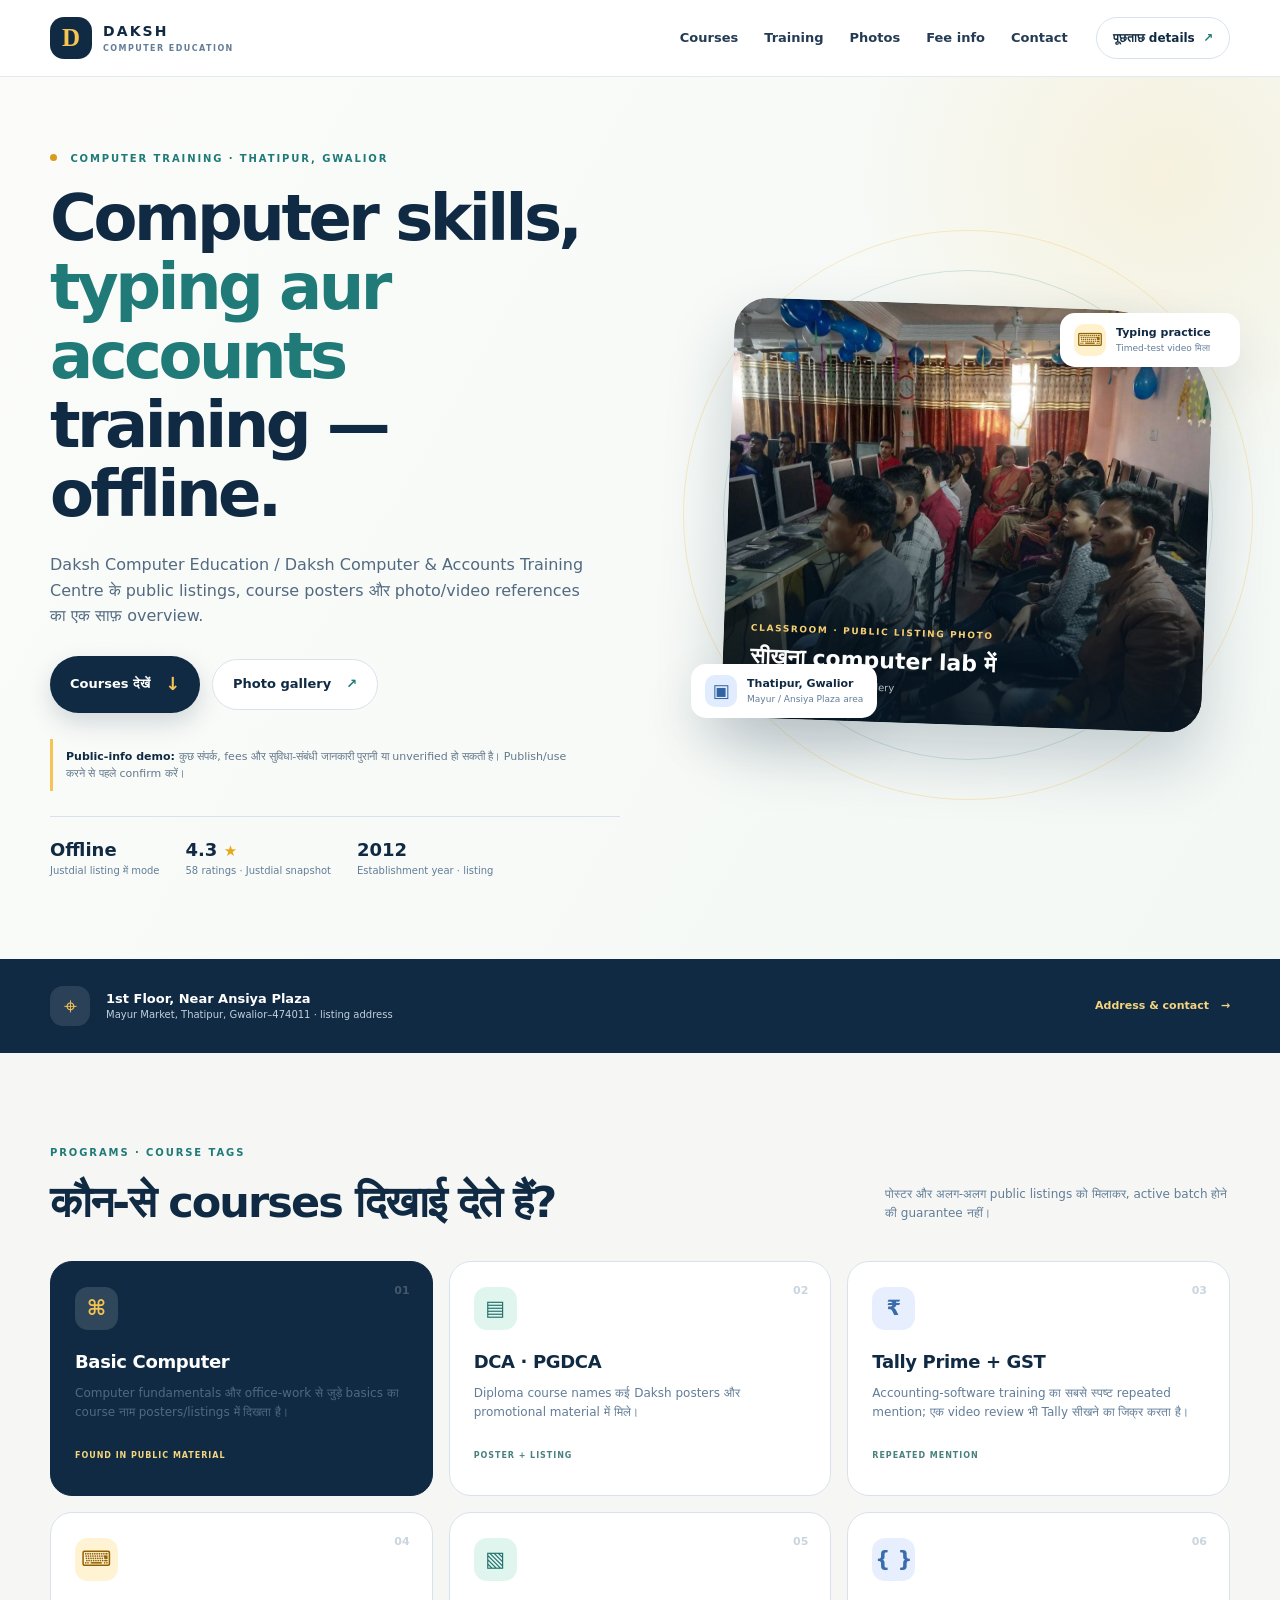
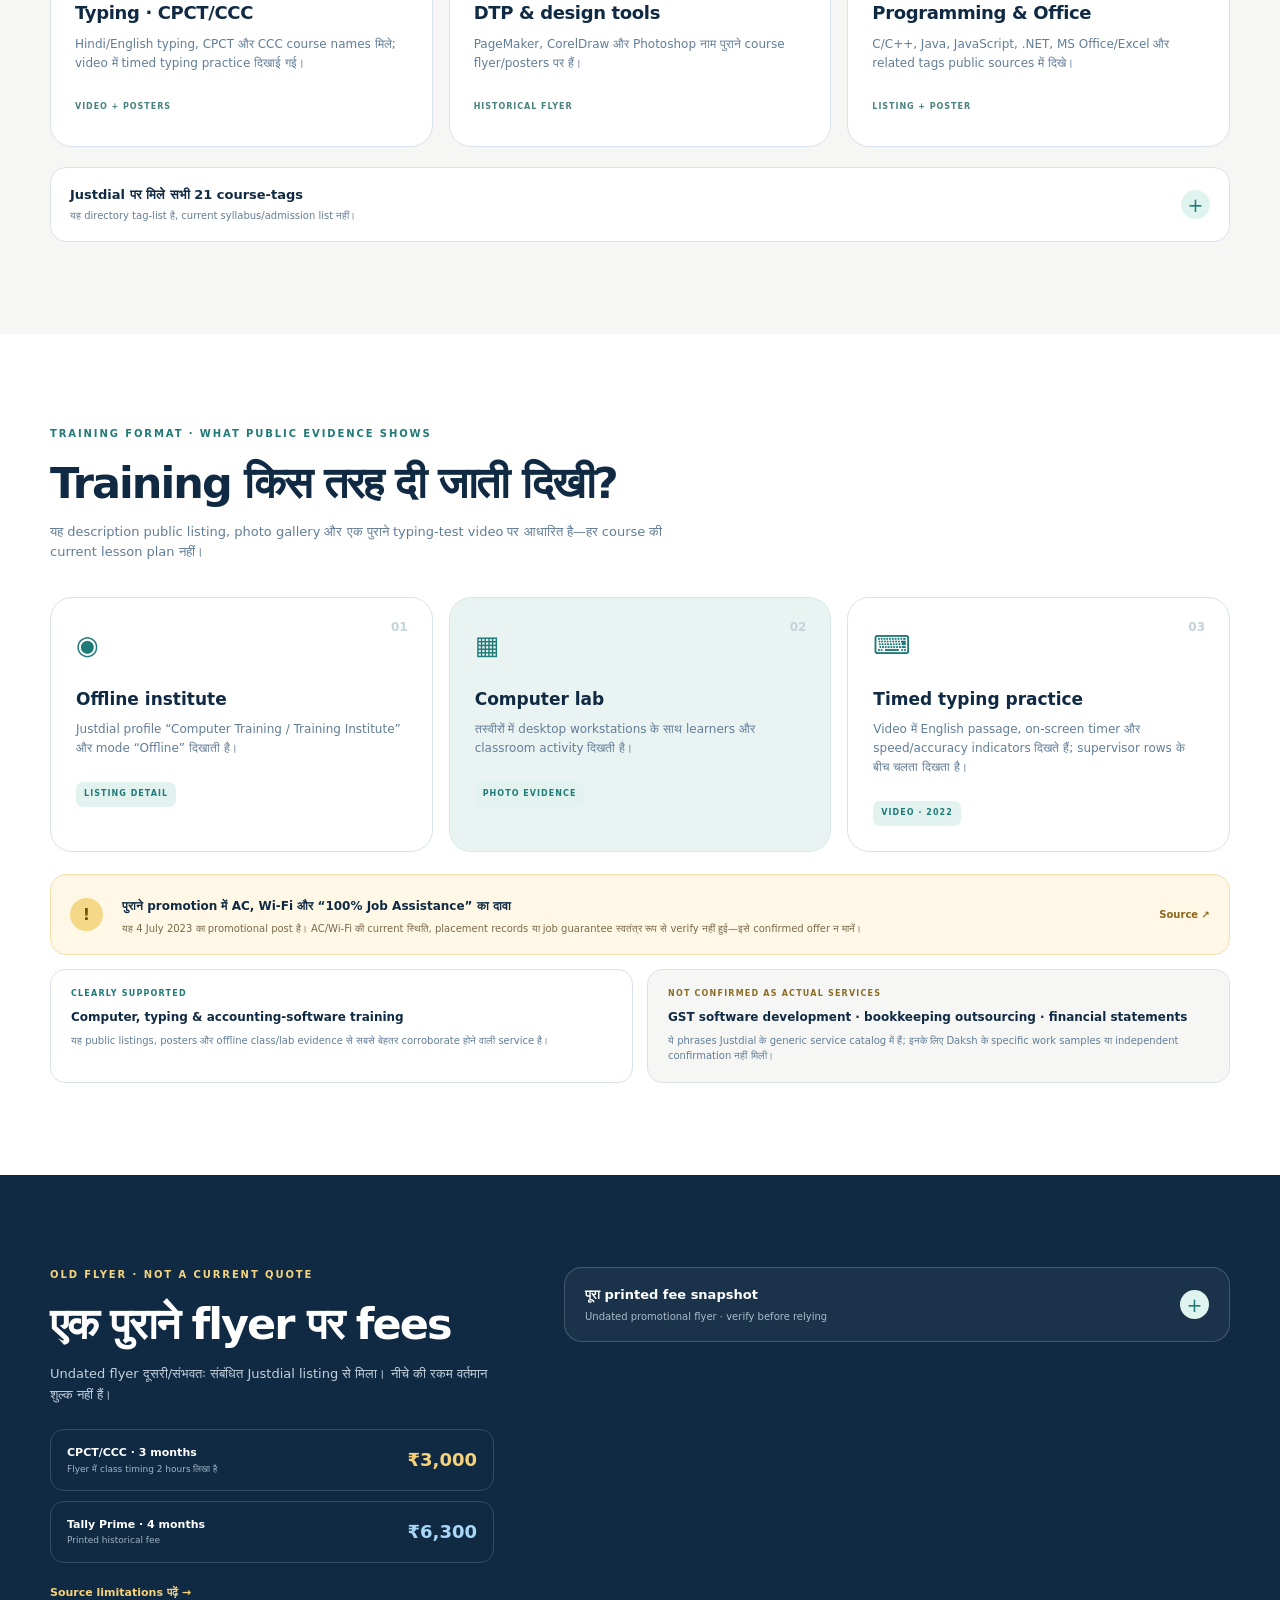
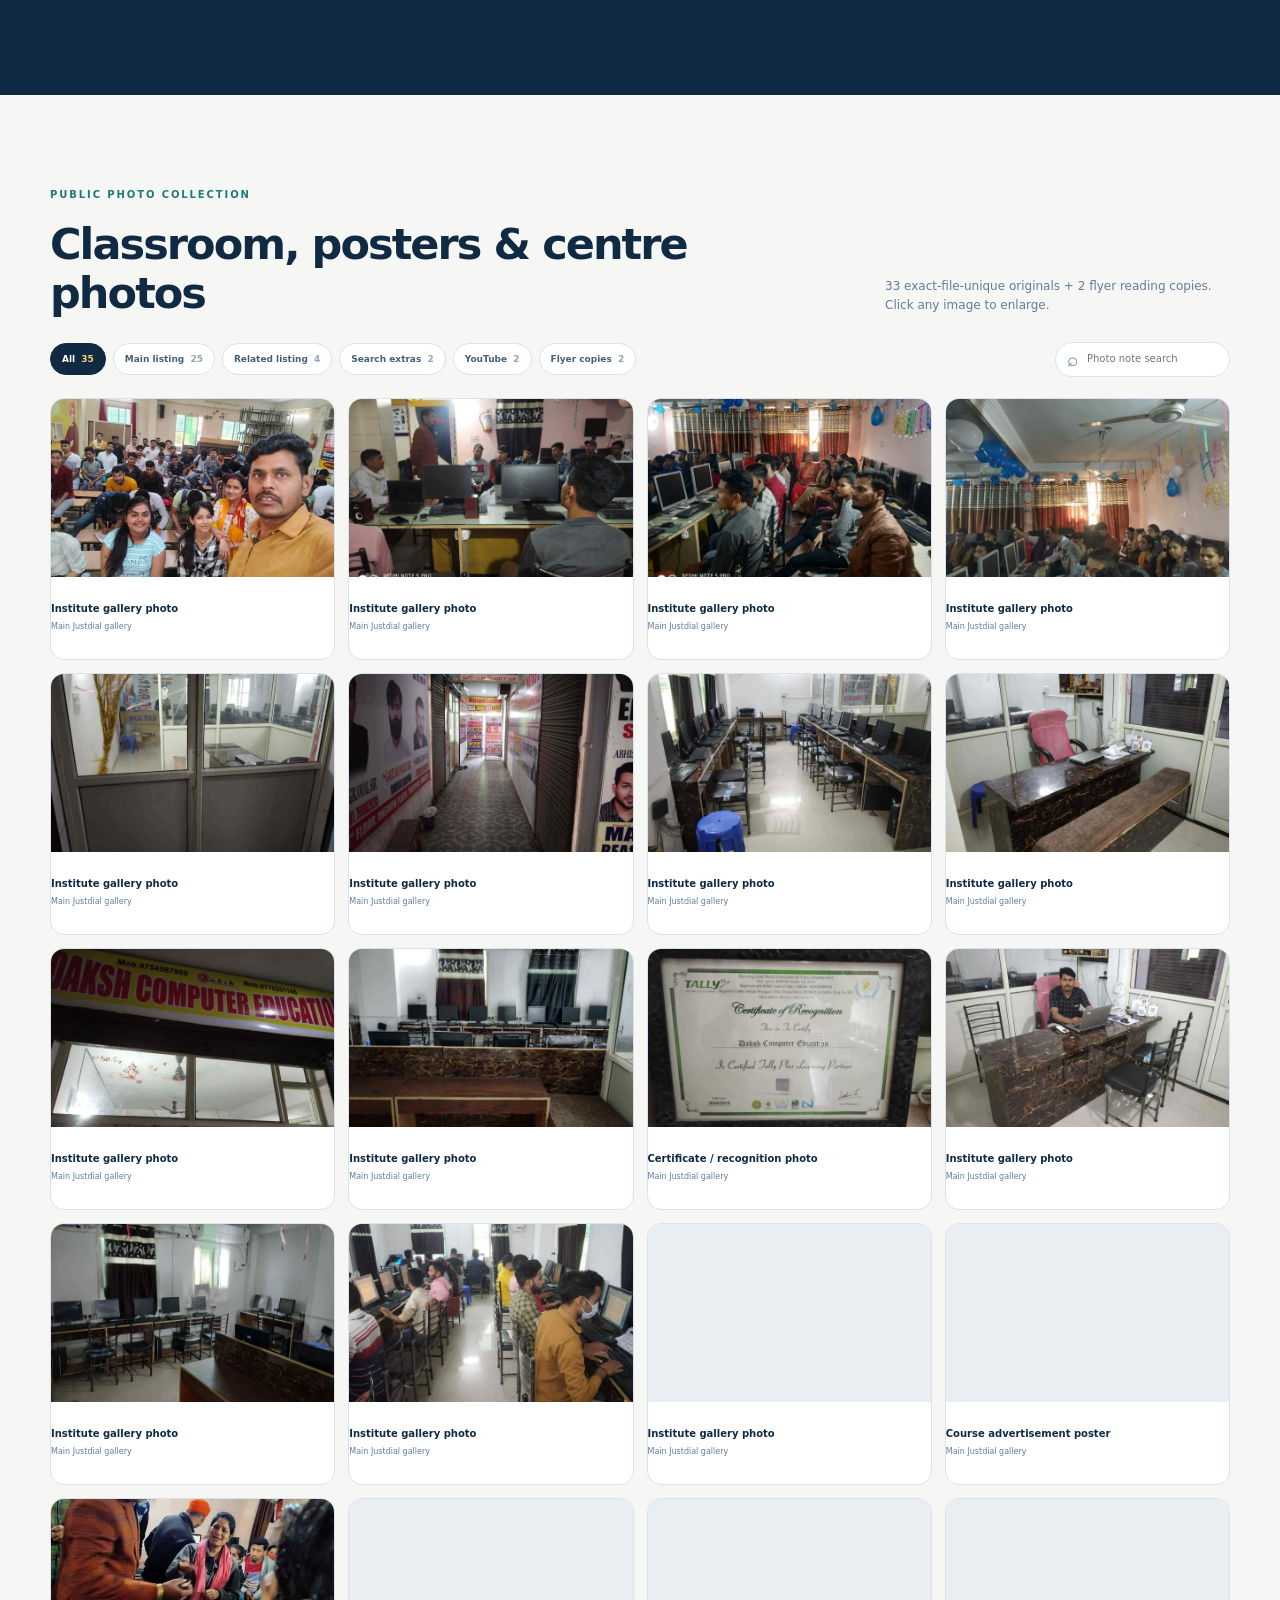
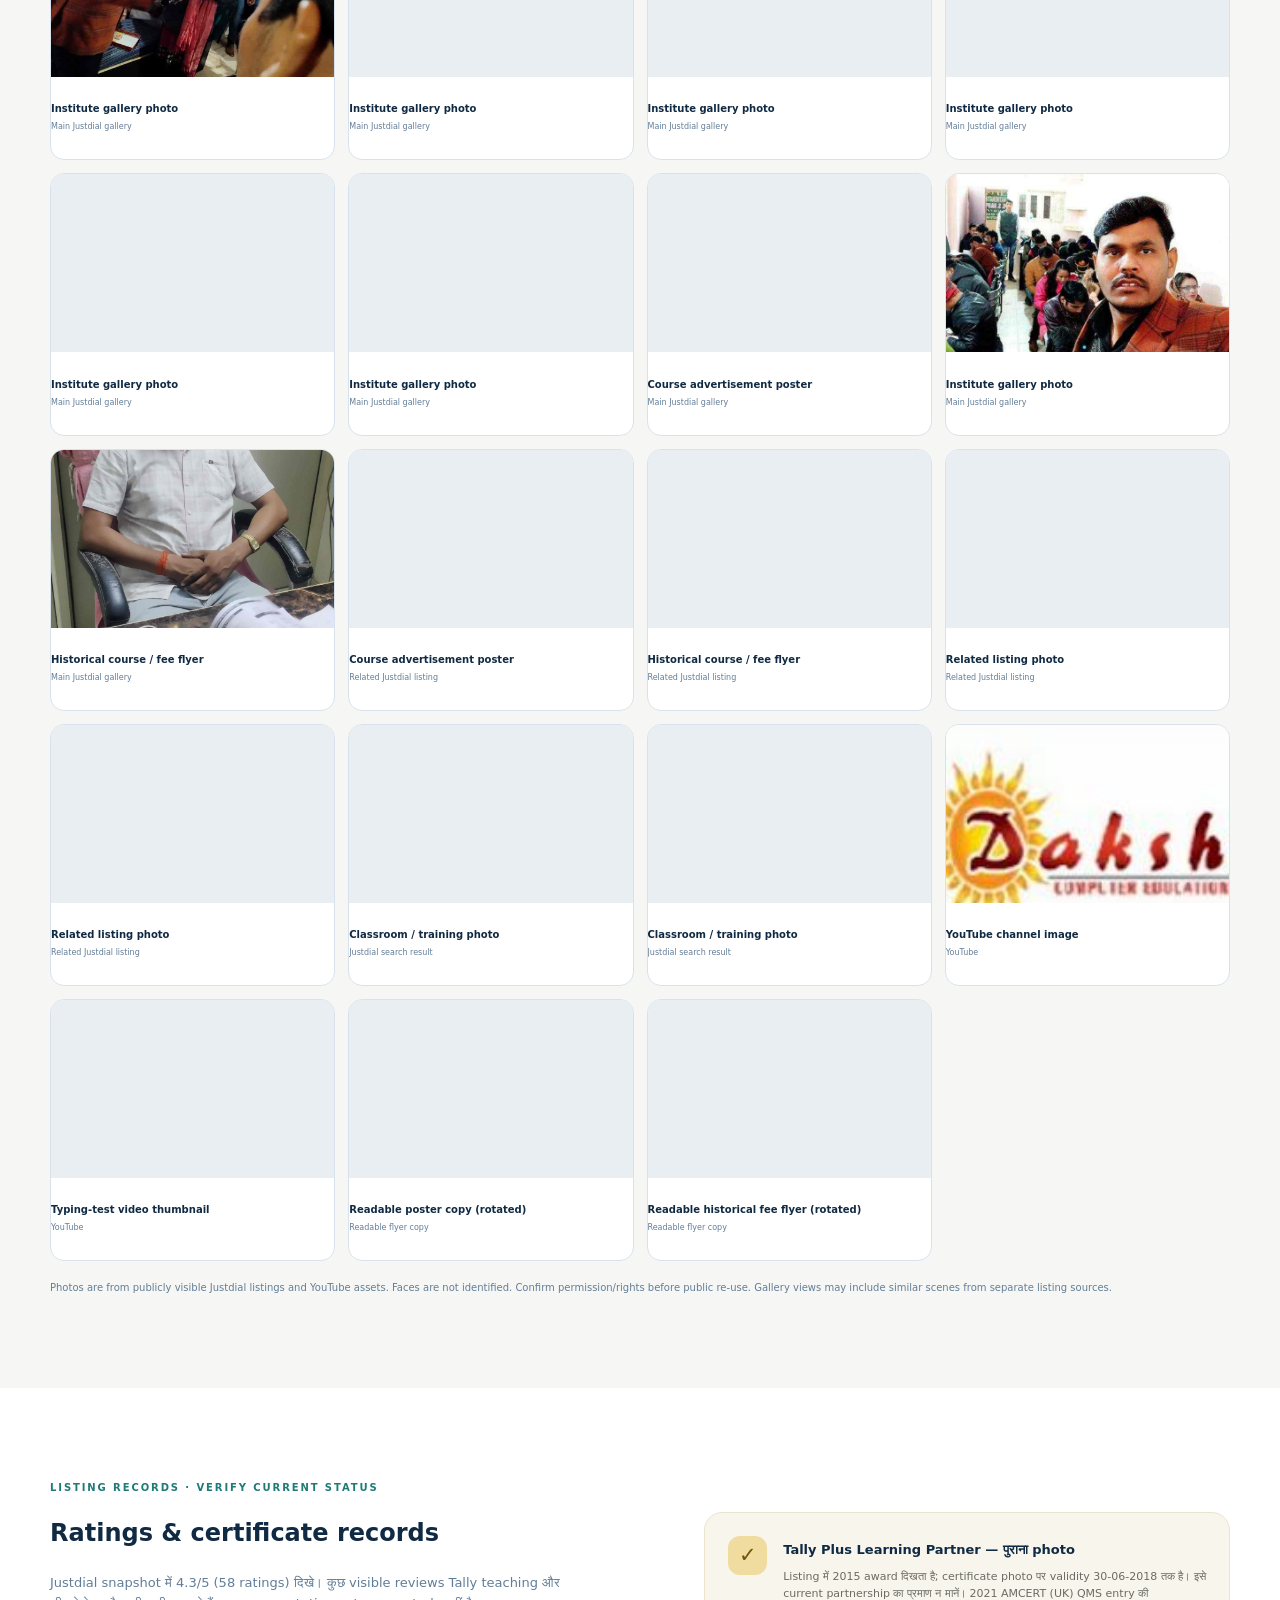
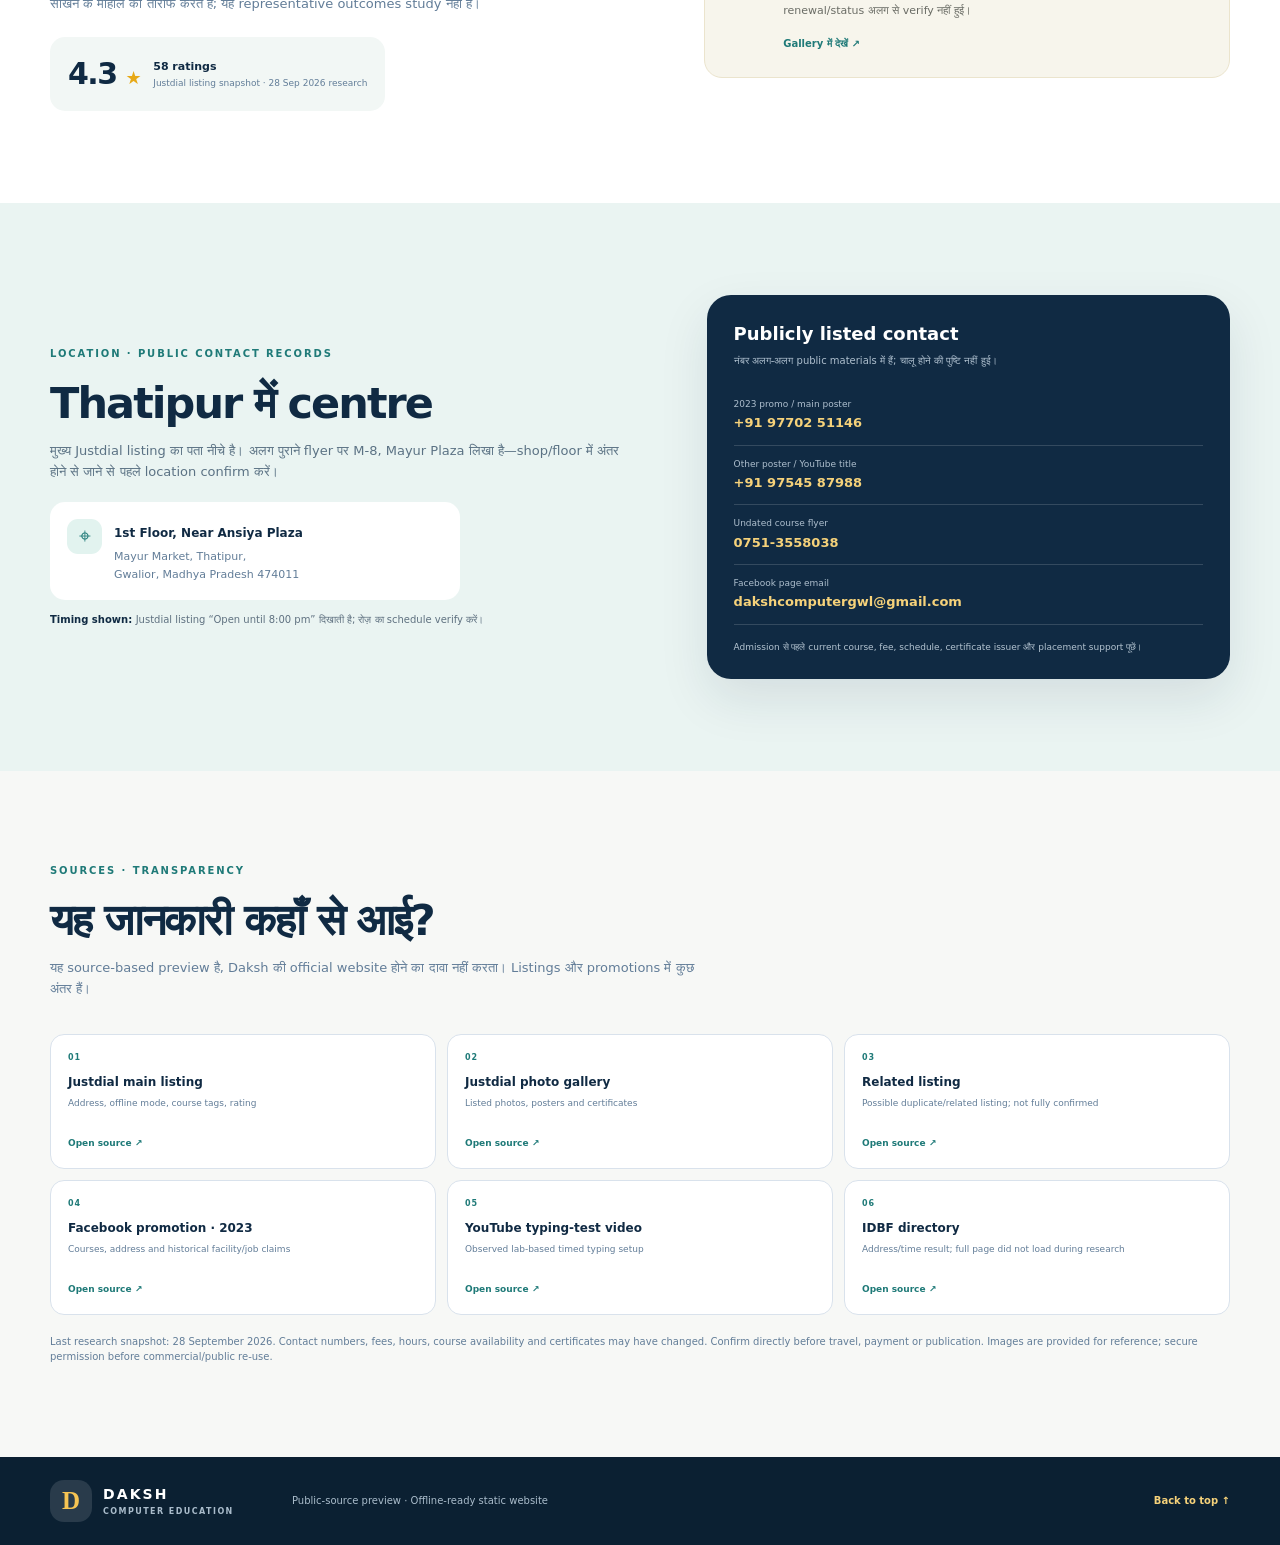
==== index.html @ af26ebb3 "Initial commit: Daksh Computer Education website clone" ====
<!DOCTYPE html>
<html lang="hi">
 <head>
  <meta charset="utf-8"/>
  <meta content="width=device-width, initial-scale=1" name="viewport"/>
  <meta content="#102a43" name="theme-color"/>
  <meta content="Daksh Computer Education / Training Centre, Thatipur, Gwalior — public-source overview of courses, offline training, photos and contact details." name="description"/>
  <title>
   Daksh Computer Education | Thatipur, Gwalior
  </title>
  <link href="data:image/svg+xml,%3Csvg xmlns='http://www.w3.org/2000/svg' viewBox='0 0 64 64'%3E%3Crect width='64' height='64' rx='18' fill='%23102a43'/%3E%3Ctext x='50%25' y='55%25' dominant-baseline='middle' text-anchor='middle' font-family='Arial' font-weight='700' font-size='38' fill='%23f6c453'%3ED%3C/text%3E%3C/svg%3E" rel="icon"/>
  <link crossorigin="" href="style.css" rel="stylesheet"/>
  <meta content="website" property="og:type"/>
  <meta content="Daksh Computer Education | Thatipur, Gwalior" property="og:title"/>
  <meta content="Daksh Computer Education / Training Centre, Thatipur, Gwalior — public-source overview of courses, offline training, photos and contact details." property="og:description"/>
  <meta content="1200" property="og:image:width"/>
  <meta content="630" property="og:image:height"/>
  <meta content="summary_large_image" name="twitter:card"/>
  <meta content="Daksh Computer Education | Thatipur, Gwalior" name="twitter:title"/>
  <meta content="Daksh Computer Education / Training Centre, Thatipur, Gwalior — public-source overview of courses, offline training, photos and contact details." name="twitter:description"/>
  <meta content="1200" name="twitter:image:width"/>
  <meta content="630" name="twitter:image:height"/>
  <link href="https://dakshcompedu-dq2fujxh.manus.space/" rel="canonical"/>
 </head>
 <body>
  <a class="skip-link" href="#main">
   मुख्य content पर जाएँ
  </a>
  <header class="site-header">
   <div class="container nav-wrap">
    <a aria-label="Daksh Computer Education home" class="brand" href="#home">
     <span class="brand-mark">
      D
     </span>
     <span class="brand-name">
      DAKSH
      <small>
       COMPUTER EDUCATION
      </small>
     </span>
    </a>
    <button aria-expanded="false" aria-label="Navigation खोलें" class="menu-toggle" id="menuToggle">
     ☰
    </button>
    <nav aria-label="मुख्य navigation" class="nav-links" id="navLinks">
     <a href="#courses">
      Courses
     </a>
     <a href="#learning">
      Training
     </a>
     <a href="#gallery">
      Photos
     </a>
     <a href="#fees">
      Fee info
     </a>
     <a href="#contact">
      Contact
     </a>
    </nav>
    <a class="nav-cta" href="#contact">
     पूछताछ details
     <span aria-hidden="true">
      ↗
     </span>
    </a>
   </div>
  </header>
  <main id="main">
   <section class="hero section" id="home">
    <div class="container hero-grid">
     <div class="hero-copy">
      <p class="eyebrow">
       <span class="eyebrow-dot">
       </span>
       COMPUTER TRAINING · THATIPUR, GWALIOR
      </p>
      <h1>
       Computer skills,
       <br/>
       <em>
        typing aur accounts
       </em>
       <br/>
       training — offline.
      </h1>
      <p class="hero-lede">
       Daksh Computer Education / Daksh Computer &amp; Accounts Training Centre के public listings, course posters और photo/video references का एक साफ़ overview.
      </p>
      <div class="hero-actions">
       <a class="button button-primary" href="#courses">
        Courses देखें
        <span aria-hidden="true">
         ↓
        </span>
       </a>
       <a class="button button-quiet" href="#gallery">
        Photo gallery
        <span aria-hidden="true">
         ↗
        </span>
       </a>
      </div>
      <p class="demo-note">
       <strong>
        Public-info demo:
       </strong>
       कुछ संपर्क, fees और सुविधा-संबंधी जानकारी पुरानी या unverified हो सकती है। Publish/use करने से पहले confirm करें।
      </p>
      <div aria-label="Public listing facts" class="hero-facts">
       <div>
        <strong>
         Offline
        </strong>
        <span>
         Justdial listing में mode
        </span>
       </div>
       <div>
        <strong>
         4.3
         <span class="star">
          ★
         </span>
        </strong>
        <span>
         58 ratings · Justdial snapshot
        </span>
       </div>
       <div>
        <strong>
         2012
        </strong>
        <span>
         Establishment year · listing
        </span>
       </div>
      </div>
     </div>
     <div class="hero-visual">
      <div class="hero-photo-frame">
       <img alt="Daksh training room with desktop computers and classroom activity" fetchpriority="high" src="photos/daksh-photo-003_ccbedb54.jpg"/>
       <div class="photo-shade">
       </div>
       <div class="hero-photo-caption">
        <span class="caption-kicker">
         CLASSROOM · PUBLIC LISTING PHOTO
        </span>
        <strong>
         सीखना computer lab में
        </strong>
        <span>
         Photo source: Justdial gallery
        </span>
       </div>
      </div>
      <div class="floating-chip chip-top">
       <span class="chip-icon">
        ⌨
       </span>
       <span>
        <strong>
         Typing practice
        </strong>
        <small>
         Timed-test video मिला
        </small>
       </span>
      </div>
      <div class="floating-chip chip-bottom">
       <span class="chip-icon chip-blue">
        ▣
       </span>
       <span>
        <strong>
         Thatipur, Gwalior
        </strong>
        <small>
         Mayur / Ansiya Plaza area
        </small>
       </span>
      </div>
      <div class="hero-orbit orbit-one">
      </div>
      <div class="hero-orbit orbit-two">
      </div>
     </div>
    </div>
   </section>
   <section class="location-strip">
    <div class="container location-inner">
     <span aria-hidden="true" class="location-icon">
      ⌖
     </span>
     <div>
      <strong>
       1st Floor, Near Ansiya Plaza
      </strong>
      <span>
       Mayur Market, Thatipur, Gwalior–474011 · listing address
      </span>
     </div>
     <a href="#contact">
      Address &amp; contact
      <span aria-hidden="true">
       →
      </span>
     </a>
    </div>
   </section>
   <section class="section section-paper" id="courses">
    <div class="container">
     <div class="section-heading heading-row">
      <div>
       <p class="eyebrow">
        PROGRAMS · COURSE TAGS
       </p>
       <h2>
        कौन-से courses दिखाई देते हैं?
       </h2>
      </div>
      <p>
       पोस्टर और अलग-अलग public listings को मिलाकर, active batch होने की guarantee नहीं।
      </p>
     </div>
     <div class="course-grid">
      <article class="course-card course-featured">
       <span class="course-index">
        01
       </span>
       <div class="course-icon">
        ⌘
       </div>
       <h3>
        Basic Computer
       </h3>
       <p>
        Computer fundamentals और office-work से जुड़े basics का course नाम posters/listings में दिखता है।
       </p>
       <span class="tag">
        FOUND IN PUBLIC MATERIAL
       </span>
      </article>
      <article class="course-card">
       <span class="course-index">
        02
       </span>
       <div class="course-icon">
        ▤
       </div>
       <h3>
        DCA · PGDCA
       </h3>
       <p>
        Diploma course names कई Daksh posters और promotional material में मिले।
       </p>
       <span class="tag">
        POSTER + LISTING
       </span>
      </article>
      <article class="course-card">
       <span class="course-index">
        03
       </span>
       <div class="course-icon">
        ₹
       </div>
       <h3>
        Tally Prime + GST
       </h3>
       <p>
        Accounting-software training का सबसे स्पष्ट repeated mention; एक video review भी Tally सीखने का जिक्र करता है।
       </p>
       <span class="tag">
        REPEATED MENTION
       </span>
      </article>
      <article class="course-card">
       <span class="course-index">
        04
       </span>
       <div class="course-icon">
        ⌨
       </div>
       <h3>
        Typing · CPCT/CCC
       </h3>
       <p>
        Hindi/English typing, CPCT और CCC course names मिले; video में timed typing practice दिखाई गई।
       </p>
       <span class="tag">
        VIDEO + POSTERS
       </span>
      </article>
      <article class="course-card">
       <span class="course-index">
        05
       </span>
       <div class="course-icon">
        ▧
       </div>
       <h3>
        DTP &amp; design tools
       </h3>
       <p>
        PageMaker, CorelDraw और Photoshop नाम पुराने course flyer/posters पर हैं।
       </p>
       <span class="tag">
        HISTORICAL FLYER
       </span>
      </article>
      <article class="course-card">
       <span class="course-index">
        06
       </span>
       <div class="course-icon">
        { }
       </div>
       <h3>
        Programming &amp; Office
       </h3>
       <p>
        C/C++, Java, JavaScript, .NET, MS Office/Excel और related tags public sources में दिखे।
       </p>
       <span class="tag">
        LISTING + POSTER
       </span>
      </article>
     </div>
     <details class="expand-list">
      <summary>
       <span>
        <strong>
         Justdial पर मिले सभी 21 course-tags
        </strong>
        <small>
         यह directory tag-list है, current syllabus/admission list नहीं।
        </small>
       </span>
       <span class="plus">
        +
       </span>
      </summary>
      <div class="tag-cloud">
       <span>
        Basic Computers
       </span>
       <span>
        C Programming
       </span>
       <span>
        C++ Programming
       </span>
       <span>
        CAN
       </span>
       <span>
        CNC
       </span>
       <span>
        CPCT
       </span>
       <span>
        DCA
       </span>
       <span>
        DOEACC
       </span>
       <span>
        DTP
       </span>
       <span>
        JavaScript
       </span>
       <span>
        Microsoft Excel Advanced
       </span>
       <span>
        MS Excel
       </span>
       <span>
        Multimedia
       </span>
       <span>
        Networking Course
       </span>
       <span>
        O Level
       </span>
       <span>
        PG Diploma in Human Resource Management
       </span>
       <span>
        Photoshop
       </span>
       <span>
        PHP
       </span>
       <span>
        Programming
       </span>
       <span>
        Shorthand
       </span>
       <span>
        Tally GST+
       </span>
      </div>
      <p class="caution-line">
       CAN, CNC, DOEACC और HR diploma जैसे कुछ tags के लिए अलग current syllabus या batch notice नहीं मिला। Admission से पहले institute से पुष्टि करें।
      </p>
     </details>
    </div>
   </section>
   <section class="section" id="learning">
    <div class="container">
     <div class="section-heading">
      <p class="eyebrow">
       TRAINING FORMAT · WHAT PUBLIC EVIDENCE SHOWS
      </p>
      <h2>
       Training किस तरह दी जाती दिखी?
      </h2>
      <p class="section-intro">
       यह description public listing, photo gallery और एक पुराने typing-test video पर आधारित है—हर course की current lesson plan नहीं।
      </p>
     </div>
     <div class="learning-grid">
      <article class="learning-card">
       <span class="step-number">
        01
       </span>
       <div class="learning-symbol">
        ◉
       </div>
       <h3>
        Offline institute
       </h3>
       <p>
        Justdial profile “Computer Training / Training Institute” और mode “Offline” दिखाती है।
       </p>
       <span class="evidence-pill">
        LISTING DETAIL
       </span>
      </article>
      <article class="learning-card learning-card-dark">
       <span class="step-number">
        02
       </span>
       <div class="learning-symbol">
        ▦
       </div>
       <h3>
        Computer lab
       </h3>
       <p>
        तस्वीरों में desktop workstations के साथ learners और classroom activity दिखती है।
       </p>
       <span class="evidence-pill">
        PHOTO EVIDENCE
       </span>
      </article>
      <article class="learning-card">
       <span class="step-number">
        03
       </span>
       <div class="learning-symbol">
        ⌨
       </div>
       <h3>
        Timed typing practice
       </h3>
       <p>
        Video में English passage, on-screen timer और speed/accuracy indicators दिखते हैं; supervisor rows के बीच चलता दिखता है।
       </p>
       <span class="evidence-pill">
        VIDEO · 2022
       </span>
      </article>
     </div>
     <div class="claim-panel">
      <div class="claim-mark">
       !
      </div>
      <div>
       <strong>
        पुराने promotion में AC, Wi‑Fi और “100% Job Assistance” का दावा
       </strong>
       <p>
        यह 4 July 2023 का promotional post है। AC/Wi‑Fi की current स्थिति, placement records या job guarantee स्वतंत्र रूप से verify नहीं हुई—इसे confirmed offer न मानें।
       </p>
      </div>
      <a href="https://www.facebook.com/100066765307216/posts/welcome-student-to-daksh-computer-education-gwalior-join-our-new-and-updated-cou/599597622275743/" rel="noopener" target="_blank">
       Source ↗
      </a>
     </div>
     <div class="scope-panel">
      <div>
       <span class="scope-label">
        CLEARLY SUPPORTED
       </span>
       <strong>
        Computer, typing &amp; accounting-software training
       </strong>
       <p>
        यह public listings, posters और offline class/lab evidence से सबसे बेहतर corroborate होने वाली service है।
       </p>
      </div>
      <div>
       <span class="scope-label scope-muted">
        NOT CONFIRMED AS ACTUAL SERVICES
       </span>
       <strong>
        GST software development · bookkeeping outsourcing · financial statements
       </strong>
       <p>
        ये phrases Justdial के generic service catalog में हैं; इनके लिए Daksh के specific work samples या independent confirmation नहीं मिली।
       </p>
      </div>
     </div>
    </div>
   </section>
   <section class="section fee-section" id="fees">
    <div class="container fee-layout">
     <div class="fee-copy">
      <p class="eyebrow">
       OLD FLYER · NOT A CURRENT QUOTE
      </p>
      <h2>
       एक पुराने flyer पर fees
      </h2>
      <p>
       Undated flyer दूसरी/संभवतः संबंधित Justdial listing से मिला। नीचे की रकम वर्तमान शुल्क नहीं हैं।
      </p>
      <div class="fee-highlight">
       <span>
        CPCT/CCC · 3 months
       </span>
       <strong>
        ₹3,000
       </strong>
       <small>
        Flyer में class timing 2 hours लिखा है
       </small>
      </div>
      <div class="fee-highlight fee-highlight-blue">
       <span>
        Tally Prime · 4 months
       </span>
       <strong>
        ₹6,300
       </strong>
       <small>
        Printed historical fee
       </small>
      </div>
      <a class="text-link" href="#sources">
       Source limitations पढ़ें
       <span aria-hidden="true">
        →
       </span>
      </a>
     </div>
     <div class="fee-details-card">
      <details>
       <summary>
        <span>
         <strong>
          पूरा printed fee snapshot
         </strong>
         <small>
          Undated promotional flyer · verify before relying
         </small>
        </span>
        <span class="plus">
         +
        </span>
       </summary>
       <div class="fee-list">
        <div>
         <span>
          PGDCA
         </span>
         <strong>
          ₹12,500
         </strong>
        </div>
        <div>
         <span>
          DCA
         </span>
         <strong>
          ₹11,500
         </strong>
        </div>
        <div>
         <span>
          CPCT/CCC · 3 months
         </span>
         <strong>
          ₹3,000
         </strong>
        </div>
        <div>
         <span>
          CCA / Basic Computer
         </span>
         <strong>
          ₹2,000
         </strong>
        </div>
        <div>
         <span>
          CPCT · 6 months
         </span>
         <strong>
          ₹5,000
         </strong>
        </div>
        <div>
         <span>
          Tally Prime · 4 months
         </span>
         <strong>
          ₹6,300
         </strong>
        </div>
        <div>
         <span>
          Hindi/English Typing
         </span>
         <strong>
          ₹300 / month
         </strong>
        </div>
        <div>
         <span>
          DTP: PageMaker/CorelDraw/Photoshop
         </span>
         <strong>
          ₹3,000
         </strong>
        </div>
        <div>
         <span>
          MS Office
         </span>
         <strong>
          ₹1,600
         </strong>
        </div>
        <div>
         <span>
          Photoshop
         </span>
         <strong>
          ₹1,200
         </strong>
        </div>
        <div>
         <span>
          Programming C
         </span>
         <strong>
          ₹2,000
         </strong>
        </div>
        <div>
         <span>
          OOPS with C++
         </span>
         <strong>
          ₹2,000
         </strong>
        </div>
        <div>
         <span>
          Core Java
         </span>
         <strong>
          ₹3,000
         </strong>
        </div>
        <div>
         <span>
          Advanced Java
         </span>
         <strong>
          ₹5,000
         </strong>
        </div>
        <div>
         <span>
          Visual Basic
         </span>
         <strong>
          ₹1,500
         </strong>
        </div>
        <div>
         <span>
          VB.NET
         </span>
         <strong>
          ₹2,500
         </strong>
        </div>
        <div>
         <span>
          Steno / Shorthand
         </span>
         <strong>
          ₹700
         </strong>
        </div>
        <div>
         <span>
          DHTML
         </span>
         <strong>
          ₹1,200
         </strong>
        </div>
        <div>
         <span>
          JavaScript
         </span>
         <strong>
          ₹1,200
         </strong>
        </div>
       </div>
       <p class="caution-line">
        Flyer में तारीख नहीं है और listing/address अलग है। Fees, batches और duration फोन करके confirm करें।
       </p>
      </details>
     </div>
    </div>
   </section>
   <section class="section section-paper" id="gallery">
    <div class="container">
     <div class="section-heading heading-row gallery-heading">
      <div>
       <p class="eyebrow">
        PUBLIC PHOTO COLLECTION
       </p>
       <h2>
        Classroom, posters &amp; centre photos
       </h2>
      </div>
      <p>
       33 exact-file-unique originals + 2 flyer reading copies. Click any image to enlarge.
      </p>
     </div>
     <div class="gallery-toolbar">
      <div aria-label="Photo source filter" class="filter-buttons" role="group">
       <button class="filter-button active" data-filter="all">
        All
        <span>
         35
        </span>
       </button>
       <button class="filter-button" data-filter="main">
        Main listing
        <span>
         25
        </span>
       </button>
       <button class="filter-button" data-filter="related">
        Related listing
        <span>
         4
        </span>
       </button>
       <button class="filter-button" data-filter="extras">
        Search extras
        <span>
         2
        </span>
       </button>
       <button class="filter-button" data-filter="youtube">
        YouTube
        <span>
         2
        </span>
       </button>
       <button class="filter-button" data-filter="documents">
        Flyer copies
        <span>
         2
        </span>
       </button>
      </div>
      <label class="search-box">
       <span aria-hidden="true">
        ⌕
       </span>
       <input aria-label="Search photo notes" id="gallerySearch" placeholder="Photo note search" type="search"/>
      </label>
     </div>
     <div aria-live="polite" class="gallery-grid" id="galleryGrid">
     </div>
     <p class="gallery-note">
      Photos are from publicly visible Justdial listings and YouTube assets. Faces are not identified. Confirm permission/rights before public re-use. Gallery views may include similar scenes from separate listing sources.
     </p>
    </div>
   </section>
   <section class="section cert-section">
    <div class="container cert-grid">
     <div>
      <p class="eyebrow">
       LISTING RECORDS · VERIFY CURRENT STATUS
      </p>
      <h2>
       Ratings &amp; certificate records
      </h2>
      <p>
       Justdial snapshot में 4.3/5 (58 ratings) दिखे। कुछ visible reviews Tally teaching और सीखने के माहौल की तारीफ करते हैं; यह representative outcomes study नहीं है।
      </p>
      <div class="rating-card">
       <strong>
        4.3
        <span>
         ★
        </span>
       </strong>
       <div>
        <b>
         58 ratings
        </b>
        <small>
         Justdial listing snapshot · 28 Sep 2026 research
        </small>
       </div>
      </div>
     </div>
     <div class="certificate-note">
      <div class="certificate-icon">
       ✓
      </div>
      <div>
       <strong>
        Tally Plus Learning Partner — पुराना photo
       </strong>
       <p>
        Listing में 2015 award दिखता है; certificate photo पर validity 30-06-2018 तक है। इसे current partnership का प्रमाण न मानें। 2021 AMCERT (UK) QMS entry की renewal/status अलग से verify नहीं हुई।
       </p>
       <a href="#gallery">
        Gallery में देखें ↗
       </a>
      </div>
     </div>
    </div>
   </section>
   <section class="section contact-section" id="contact">
    <div class="container contact-grid">
     <div class="contact-copy">
      <p class="eyebrow">
       LOCATION · PUBLIC CONTACT RECORDS
      </p>
      <h2>
       Thatipur में centre
      </h2>
      <p>
       मुख्य Justdial listing का पता नीचे है। अलग पुराने flyer पर M-8, Mayur Plaza लिखा है—shop/floor में अंतर होने से जाने से पहले location confirm करें।
      </p>
      <div class="address-card">
       <span class="address-pin">
        ⌖
       </span>
       <div>
        <strong>
         1st Floor, Near Ansiya Plaza
        </strong>
        <p>
         Mayur Market, Thatipur,
         <br/>
         Gwalior, Madhya Pradesh 474011
        </p>
       </div>
      </div>
      <div class="hours-note">
       <strong>
        Timing shown:
       </strong>
       Justdial listing “Open until 8:00 pm” दिखाती है; रोज़ का schedule verify करें।
      </div>
     </div>
     <div class="contact-card">
      <h3>
       Publicly listed contact
      </h3>
      <p class="contact-warning">
       नंबर अलग-अलग public materials में हैं; चालू होने की पुष्टि नहीं हुई।
      </p>
      <div class="contact-line">
       <span>
        2023 promo / main poster
       </span>
       <a href="tel:+919770251146">
        +91 97702 51146
       </a>
      </div>
      <div class="contact-line">
       <span>
        Other poster / YouTube title
       </span>
       <a href="tel:+919754587988">
        +91 97545 87988
       </a>
      </div>
      <div class="contact-line">
       <span>
        Undated course flyer
       </span>
       <a href="tel:07513558038">
        0751-3558038
       </a>
      </div>
      <div class="contact-line">
       <span>
        Facebook page email
       </span>
       <a href="mailto:dakshcomputergwl@gmail.com">
        dakshcomputergwl@gmail.com
       </a>
      </div>
      <p class="contact-foot">
       Admission से पहले current course, fee, schedule, certificate issuer और placement support पूछें।
      </p>
     </div>
    </div>
   </section>
   <section class="section sources-section" id="sources">
    <div class="container">
     <div class="section-heading">
      <p class="eyebrow">
       SOURCES · TRANSPARENCY
      </p>
      <h2>
       यह जानकारी कहाँ से आई?
      </h2>
      <p class="section-intro">
       यह source-based preview है, Daksh की official website होने का दावा नहीं करता। Listings और promotions में कुछ अंतर हैं।
      </p>
     </div>
     <div class="sources-grid">
      <a href="https://www.justdial.com/Gwalior/Daksh-Computer-Accounts-Training-Centre-Near-Ansiya-Plaza-Thatipur/9999PX751-X751-161207145036-Z1C3_BZDET" rel="noopener" target="_blank">
       <span>
        01
       </span>
       <strong>
        Justdial main listing
       </strong>
       <small>
        Address, offline mode, course tags, rating
       </small>
       <b>
        Open source ↗
       </b>
      </a>
      <a href="https://www.justdial.com/Gwalior/Daksh-Computer-Accounts-Training-Centre-Near-Ansiya-Plaza-Thatipur/9999PX751-X751-161207145036-Z1C3_BZDET/photos" rel="noopener" target="_blank">
       <span>
        02
       </span>
       <strong>
        Justdial photo gallery
       </strong>
       <small>
        Listed photos, posters and certificates
       </small>
       <b>
        Open source ↗
       </b>
      </a>
      <a href="https://www.justdial.com/Gwalior/Daksh-Computer-Acount-S-Education-Ansiya-Plaza-Thatipur/9999PX751-X751-240422130045-H5W2_BZDET" rel="noopener" target="_blank">
       <span>
        03
       </span>
       <strong>
        Related listing
       </strong>
       <small>
        Possible duplicate/related listing; not fully confirmed
       </small>
       <b>
        Open source ↗
       </b>
      </a>
      <a href="https://www.facebook.com/100066765307216/posts/welcome-student-to-daksh-computer-education-gwalior-join-our-new-and-updated-cou/599597622275743/" rel="noopener" target="_blank">
       <span>
        04
       </span>
       <strong>
        Facebook promotion · 2023
       </strong>
       <small>
        Courses, address and historical facility/job claims
       </small>
       <b>
        Open source ↗
       </b>
      </a>
      <a href="https://www.youtube.com/watch?v=7AqqfvtgGhk" rel="noopener" target="_blank">
       <span>
        05
       </span>
       <strong>
        YouTube typing-test video
       </strong>
       <small>
        Observed lab-based timed typing setup
       </small>
       <b>
        Open source ↗
       </b>
      </a>
      <a href="https://gwalior.idbf.in/4214907/daksh-computer-education" rel="noopener" target="_blank">
       <span>
        06
       </span>
       <strong>
        IDBF directory
       </strong>
       <small>
        Address/time result; full page did not load during research
       </small>
       <b>
        Open source ↗
       </b>
      </a>
     </div>
     <p class="source-disclaimer">
      Last research snapshot: 28 September 2026. Contact numbers, fees, hours, course availability and certificates may have changed. Confirm directly before travel, payment or publication. Images are provided for reference; secure permission before commercial/public re-use.
     </p>
    </div>
   </section>
  </main>
  <footer class="site-footer">
   <div class="container footer-inner">
    <a class="brand brand-footer" href="#home">
     <span class="brand-mark">
      D
     </span>
     <span class="brand-name">
      DAKSH
      <small>
       COMPUTER EDUCATION
      </small>
     </span>
    </a>
    <p>
     Public-source preview · Offline-ready static website
    </p>
    <a href="#home">
     Back to top ↑
    </a>
   </div>
  </footer>
  <dialog aria-label="Expanded photo" class="lightbox" id="lightbox">
   <button aria-label="Close photo" class="lightbox-close" id="lightboxClose">
    ×
   </button>
   <button aria-label="Previous photo" class="lightbox-nav prev" id="lightboxPrev">
    ‹
   </button>
   <figure>
    <img alt="" id="lightboxImage"/>
    <figcaption id="lightboxCaption">
    </figcaption>
   </figure>
   <button aria-label="Next photo" class="lightbox-nav next" id="lightboxNext">
    ›
   </button>
  </dialog>
  
  <script src="app.js">
  </script>
 </body>
</html>
---- style.css ----
:root{--ink:#102a43;--ink-2:#243b53;--muted:#627d98;--paper:#f6f7f4;--white:#fff;--line:#d9e2ec;--gold:#f6c453;--gold-deep:#d99d19;--teal:#1f7a78;--teal-light:#dff3ef;--blue:#dbeafe;--radius:22px;--shadow:0 20px 50px rgba(16,42,67,.1)}*{box-sizing:border-box}html{scroll-behavior:smooth;scroll-padding-top:84px}body{margin:0;background:#fff;color:var(--ink);font-family:Inter,ui-sans-serif,system-ui,-apple-system,BlinkMacSystemFont,Segoe UI,sans-serif;font-size:16px;line-height:1.58}img{display:block;max-width:100%}a{color:inherit;text-decoration:none}button,input{font:inherit}.container{width:min(1180px,calc(100% - 48px));margin-inline:auto}.skip-link{position:absolute;left:-9999px;top:8px;background:#fff;padding:10px 14px;z-index:100}.skip-link:focus{left:12px}.site-header{position:sticky;top:0;z-index:20;background:#fffffff0;-webkit-backdrop-filter:blur(16px);backdrop-filter:blur(16px);border-bottom:1px solid rgba(217,226,236,.75)}.nav-wrap{height:76px;display:flex;align-items:center;gap:28px}.brand{display:flex;align-items:center;gap:11px;min-width:222px}.brand-mark{width:42px;height:42px;border-radius:14px;background:var(--ink);color:var(--gold);display:grid;place-items:center;font-size:25px;font-weight:800;font-family:Georgia,serif}.brand-name{font-size:14px;letter-spacing:.15em;font-weight:850;line-height:1.2}.brand-name small{display:block;margin-top:4px;font-size:8px;color:var(--muted);letter-spacing:.18em}.nav-links{display:flex;gap:26px;margin-left:auto}.nav-links a{font-size:13px;color:var(--ink-2);font-weight:700;transition:color .2s}.nav-links a:hover,.footer-inner>a:last-child:hover{color:var(--teal)}.nav-cta{padding:11px 16px;border:1px solid var(--line);border-radius:999px;font-weight:750;font-size:12px;white-space:nowrap}.nav-cta span{color:var(--teal);margin-left:4px}.menu-toggle{display:none;border:0;background:transparent;color:var(--ink);font-size:25px;cursor:pointer}.section{padding:92px 0}.section-paper{background:var(--paper)}.hero{padding:74px 0 80px;overflow:hidden;background:radial-gradient(circle at 91% 11%,rgba(246,196,83,.15),transparent 23%),linear-gradient(120deg,#fbfcfa,#f3f8f5)}.hero-grid{display:grid;grid-template-columns:1fr .9fr;align-items:center;gap:74px}.eyebrow{font-size:10px;letter-spacing:.19em;font-weight:850;color:var(--teal);margin:0 0 17px;text-transform:uppercase}.eyebrow-dot{display:inline-block;width:7px;height:7px;border-radius:50%;background:var(--gold-deep);margin-right:8px;vertical-align:1px}.hero h1{margin:0;color:var(--ink);font-size:clamp(42px,5vw,64px);line-height:1.08;letter-spacing:-.055em;font-weight:800}.hero h1 em{font-style:normal;color:var(--teal)}.hero-lede{max-width:545px;margin:23px 0;color:#526a81;font-size:16px}.hero-actions{display:flex;align-items:center;gap:12px;margin-top:28px}.button{display:inline-flex;align-items:center;gap:15px;padding:14px 20px;border-radius:999px;font-size:13px;font-weight:800;transition:transform .2s,box-shadow .2s}.button:hover{transform:translateY(-2px)}.button-primary{background:var(--ink);color:#fff;box-shadow:0 10px 24px #102a432b}.button-primary span{color:var(--gold);font-size:18px}.button-quiet{background:#fff;border:1px solid var(--line);color:var(--ink)}.button-quiet span{color:var(--teal)}.demo-note{border-left:3px solid var(--gold);padding:9px 0 9px 13px;margin:26px 0 25px;max-width:530px;color:#64788a;font-size:11px}.demo-note strong{color:var(--ink)}.hero-facts{display:flex;gap:26px;padding-top:22px;border-top:1px solid var(--line);max-width:570px}.hero-facts div{display:flex;flex-direction:column;gap:2px}.hero-facts strong{font-size:18px;line-height:1.2}.hero-facts span{color:var(--muted);font-size:10px}.hero-facts .star{color:#e7a917;font-size:15px}.hero-visual{position:relative;min-height:480px;display:grid;place-items:center}.hero-photo-frame{width:min(100%,480px);height:420px;position:relative;overflow:hidden;border-radius:34px 110px 34px 34px;transform:rotate(2deg);box-shadow:0 30px 65px #102a4336;background:#dbe7e6;z-index:2}.hero-photo-frame img{width:100%;height:100%;object-fit:cover;object-position:center}.photo-shade{position:absolute;inset:25% 0 0;background:linear-gradient(transparent,#071826d9)}.hero-photo-caption{position:absolute;left:27px;bottom:26px;color:#fff;display:flex;flex-direction:column}.caption-kicker{font-size:9px;letter-spacing:.18em;font-weight:800;color:#f7cf72}.hero-photo-caption strong{font-size:22px;margin:5px 0 1px}.hero-photo-caption>span:last-child{font-size:10px;color:#ffffffb8}.floating-chip{position:absolute;z-index:3;display:flex;align-items:center;gap:10px;background:#fff;padding:11px 14px;border-radius:15px;box-shadow:var(--shadow);min-width:180px}.floating-chip strong,.floating-chip small{display:block}.floating-chip strong{font-size:11px}.floating-chip small{font-size:9px;color:var(--muted)}.chip-icon{width:32px;height:32px;border-radius:10px;background:#fff1cb;color:#92650b;display:grid;place-items:center;font-size:18px}.chip-blue{background:#e1edff;color:#3063a1}.chip-top{top:38px;right:-10px}.chip-bottom{bottom:37px;left:-15px}.hero-orbit{position:absolute;border:1px solid rgba(31,122,120,.17);border-radius:50%;z-index:0}.orbit-one{width:490px;height:490px}.orbit-two{width:570px;height:570px;border-color:#f6c45352}.location-strip{background:var(--ink);color:#fff}.location-inner{min-height:94px;display:flex;align-items:center;gap:16px}.location-icon{width:40px;height:40px;border-radius:13px;background:#ffffff1c;color:var(--gold);display:grid;place-items:center;font-size:23px}.location-inner div{display:flex;flex-direction:column;line-height:1.4}.location-inner strong{font-size:13px}.location-inner div span{font-size:10px;color:#c2d0dc}.location-inner>a{margin-left:auto;color:#f5d47e;font-size:11px;font-weight:800}.location-inner>a span{margin-left:8px}.section-heading{margin-bottom:34px}.section-heading h2,.fee-copy h2,.contact-copy h2{font-size:clamp(30px,3.4vw,43px);line-height:1.15;letter-spacing:-.045em;margin:0;color:var(--ink)}.section-heading>p:not(.eyebrow){color:var(--muted);margin:13px 0 0;max-width:660px;font-size:14px}.heading-row{display:flex;justify-content:space-between;align-items:end;gap:36px}.heading-row>p{max-width:345px!important;margin:0 0 4px!important;font-size:12px!important}.course-grid{display:grid;grid-template-columns:repeat(3,1fr);gap:16px}.course-card{position:relative;padding:25px 24px 22px;border:1px solid var(--line);border-radius:var(--radius);background:#fff;min-height:235px;transition:transform .2s,box-shadow .2s}.course-card:hover,.learning-card:hover{transform:translateY(-4px);box-shadow:var(--shadow)}.course-featured{background:var(--ink);color:#fff;border-color:var(--ink)}.course-featured h3,.course-featured p{color:#fff}.course-featured p{opacity:.76}.course-featured .course-index{color:#ffffff38}.course-index{position:absolute;top:20px;right:22px;color:#c9d5df;font-weight:800;font-size:11px}.course-icon{width:43px;height:43px;display:grid;place-items:center;border-radius:13px;background:#fff3d3;color:#916000;font-size:21px;font-weight:800}.course-card:not(.course-featured):nth-child(3n+2) .course-icon{background:#e1f5ef;color:#23726d}.course-card:not(.course-featured):nth-child(3n) .course-icon{background:#e7efff;color:#396ca8}.course-featured .course-icon{background:#ffffff21;color:var(--gold)}.course-card h3{font-size:18px;margin:18px 0 8px;letter-spacing:-.02em}.course-card p{margin:0 0 18px;color:var(--muted);font-size:12px}.tag{display:inline-block;font-size:8px;letter-spacing:.12em;font-weight:850;color:#48817d}.course-featured .tag{color:#f5d47e}.expand-list{margin-top:20px;border:1px solid var(--line);border-radius:16px;background:#fff;padding:0 19px}.expand-list summary,.fee-details-card summary{list-style:none;cursor:pointer;display:flex;justify-content:space-between;align-items:center;gap:20px;padding:17px 0}.expand-list summary::-webkit-details-marker,.fee-details-card summary::-webkit-details-marker{display:none}.expand-list summary strong,.expand-list summary small,.fee-details-card summary strong,.fee-details-card summary small{display:block}.expand-list summary strong,.fee-details-card summary strong{font-size:13px}.expand-list summary small,.fee-details-card summary small{font-size:10px;color:var(--muted);margin-top:3px}.plus{width:29px;height:29px;display:grid;place-items:center;background:var(--teal-light);color:var(--teal);font-size:19px;border-radius:50%;flex:0 0 auto}.expand-list[open] .plus,.fee-details-card details[open] .plus{transform:rotate(45deg)}.tag-cloud{display:flex;flex-wrap:wrap;gap:8px;padding:5px 0 15px;border-top:1px solid var(--line)}.tag-cloud span{padding:7px 10px;border-radius:999px;background:#f0f4f7;color:#34536c;font-size:10px}.caution-line{font-size:10px;color:#8a6415;background:#fff8e7;padding:11px 13px;border-radius:10px;margin:4px 0 15px}.learning-grid{display:grid;grid-template-columns:repeat(3,1fr);gap:16px}.learning-card{position:relative;border:1px solid var(--line);border-radius:var(--radius);padding:27px 25px 25px;min-height:240px;background:#fff;transition:transform .2s,box-shadow .2s}.learning-card-dark{background:#e9f3f2;border-color:#d5e9e6}.step-number{position:absolute;top:20px;right:24px;color:#c5d3dc;font-weight:850;font-size:12px}.learning-symbol{font-size:26px;color:var(--teal);height:45px}.learning-card h3{font-size:17px;margin:16px 0 8px}.learning-card p{color:var(--muted);font-size:12px;margin:0 0 20px}.evidence-pill{display:inline-block;font-size:8px;letter-spacing:.13em;color:var(--teal);font-weight:850;background:#e2f3ef;padding:6px 8px;border-radius:7px}.section-intro{font-size:13px!important}.claim-panel{margin-top:22px;background:#fff8e7;border:1px solid #f2dfac;border-radius:16px;padding:17px 19px;display:grid;grid-template-columns:38px 1fr auto;align-items:center;gap:14px}.claim-mark{width:33px;height:33px;background:#f4d888;color:#72520c;display:grid;place-items:center;border-radius:50%;font-weight:900}.claim-panel strong{font-size:12px}.claim-panel p{margin:4px 0 0;color:#79694a;font-size:10px}.claim-panel a{font-size:10px;font-weight:850;color:#8b681a;white-space:nowrap}.fee-section{background:var(--ink);color:#fff}.fee-layout{display:grid;grid-template-columns:.8fr 1.2fr;gap:70px;align-items:start}.fee-copy .eyebrow{color:#f5d47e}.fee-copy h2{color:#fff}.fee-copy>p:not(.eyebrow){color:#c2d0dc;font-size:13px;margin:15px 0 24px}.fee-highlight{padding:14px 16px;border:1px solid rgba(255,255,255,.16);border-radius:14px;margin:10px 0;display:grid;grid-template-columns:1fr auto;gap:0 12px}.fee-highlight span{font-size:11px;font-weight:750}.fee-highlight strong{font-size:18px;color:#f6d27a;grid-column:2;grid-row:1/3;align-self:center}.fee-highlight small{font-size:9px;color:#9fb3c4}.fee-highlight-blue strong{color:#a9d7f7}.text-link{display:inline-block;margin-top:11px;font-size:11px;color:#f6d27a;font-weight:750}.fee-details-card{border:1px solid rgba(255,255,255,.18);border-radius:18px;padding:0 20px;background:#ffffff0b}.fee-details-card summary strong{color:#fff}.fee-details-card summary small{color:#a9bac8}.fee-list{border-top:1px solid rgba(255,255,255,.16);display:grid;grid-template-columns:1fr 1fr;gap:0 20px;padding-top:6px}.fee-list div{display:flex;justify-content:space-between;gap:10px;padding:9px 0;border-bottom:1px solid rgba(255,255,255,.1);font-size:10px}.fee-list strong{white-space:nowrap;color:#f6d27a}.fee-details-card .caution-line{margin:15px 0;background:#f6c4531f;color:#f7d982}.gallery-heading{margin-bottom:23px}.gallery-toolbar{display:flex;justify-content:space-between;align-items:center;gap:16px;margin-bottom:21px}.filter-buttons{display:flex;flex-wrap:wrap;gap:7px}.filter-button{border:1px solid var(--line);border-radius:999px;background:#fff;color:#456077;padding:8px 11px;font-size:9px;font-weight:750;cursor:pointer;transition:all .2s}.filter-button span{color:#93a5b5;margin-left:3px}.filter-button:hover,.filter-button.active{background:var(--ink);color:#fff;border-color:var(--ink)}.filter-button.active span{color:#f6d27a}.search-box{display:flex;align-items:center;gap:7px;padding:7px 11px;border:1px solid var(--line);border-radius:999px;background:#fff;min-width:175px;color:var(--muted)}.search-box span{font-size:19px;line-height:1}.search-box input{min-width:0;width:120px;border:0;outline:0;font-size:10px;color:var(--ink)}.gallery-grid{display:grid;grid-template-columns:repeat(4,1fr);gap:13px}.gallery-card{padding:0;border:1px solid var(--line);border-radius:14px;overflow:hidden;background:#fff;text-align:left;cursor:pointer;color:var(--ink);transition:transform .2s,box-shadow .2s}.gallery-card:hover{transform:translateY(-3px);box-shadow:0 12px 26px #102a431f}.gallery-card img{width:100%;height:178px;object-fit:cover;background:#e8eef1}.gallery-card-body{padding:11px 12px 13px;min-height:74px}.gallery-card-body strong{display:block;font-size:10px;line-height:1.4}.gallery-card-body span{display:block;color:var(--muted);font-size:8px;margin-top:5px}.gallery-note{margin:19px 0 0;color:var(--muted);font-size:10px}.empty-state{grid-column:1/-1;padding:45px;text-align:center;color:var(--muted);border:1px dashed var(--line);border-radius:16px}.lightbox{border:0;padding:20px;width:min(92vw,1000px);max-width:1000px;border-radius:20px;background:#081a2a;color:#fff;box-shadow:0 30px 90px #00000080}.lightbox::backdrop{background:#04121ed1;-webkit-backdrop-filter:blur(5px);backdrop-filter:blur(5px)}.lightbox figure{margin:0;text-align:center}.lightbox img{max-height:76vh;width:auto;max-width:100%;margin:auto;object-fit:contain;border-radius:9px}.lightbox figcaption{font-size:11px;margin-top:10px;color:#d4e0e8}.lightbox-close,.lightbox-nav{position:absolute;border:0;cursor:pointer;background:#ffffff26;color:#fff;border-radius:50%;width:38px;height:38px}.lightbox-close{right:12px;top:12px;font-size:25px;line-height:1}.lightbox-nav{top:50%;font-size:30px}.lightbox-nav.prev{left:10px}.lightbox-nav.next{right:10px}.cert-section{background:#fff}.cert-grid{display:grid;grid-template-columns:1fr .9fr;gap:70px;align-items:center}.cert-grid>div:first-child>p:not(.eyebrow){color:var(--muted);font-size:13px;max-width:530px}.rating-card{display:inline-flex;align-items:center;gap:13px;background:#f2f7f5;padding:13px 18px;border-radius:15px;margin-top:10px}.rating-card>strong{font-size:30px;letter-spacing:-.05em}.rating-card>strong span{font-size:18px;color:#e7a917}.rating-card b,.rating-card small{display:block}.rating-card b{font-size:11px}.rating-card small{font-size:9px;color:var(--muted)}.certificate-note{display:flex;gap:16px;padding:23px;background:#f7f5ec;border:1px solid #ebe4cd;border-radius:18px}.certificate-icon{width:39px;height:39px;flex:0 0 auto;border-radius:12px;background:#f1dc9f;color:#71530e;display:grid;place-items:center;font-size:21px}.certificate-note strong{font-size:13px}.certificate-note p{font-size:11px;color:#6a6c65;margin:6px 0 9px}.certificate-note a{font-size:10px;color:var(--teal);font-weight:800}.contact-section{background:#eaf4f2}.contact-grid{display:grid;grid-template-columns:1fr .9fr;gap:75px;align-items:center}.contact-copy>p:not(.eyebrow){color:#5b7284;font-size:13px}.address-card{display:flex;align-items:flex-start;gap:12px;background:#fff;padding:17px;border-radius:15px;margin-top:20px;max-width:410px}.address-pin{width:35px;height:35px;display:grid;place-items:center;border-radius:11px;background:#e2f3ef;color:var(--teal);font-size:21px;flex:0 0 auto}.address-card strong{font-size:12px}.address-card p{font-size:11px;color:var(--muted);margin:4px 0 0}.hours-note{font-size:10px;color:#5f7180;margin-top:12px}.hours-note strong{color:var(--ink)}.contact-card{background:var(--ink);color:#fff;border-radius:24px;padding:25px 27px;box-shadow:var(--shadow)}.contact-card h3{margin:0;font-size:18px}.contact-warning{font-size:10px;color:#aebfce;margin:5px 0 17px}.contact-line{padding:11px 0;border-bottom:1px solid rgba(255,255,255,.15);display:flex;flex-direction:column;gap:2px}.contact-line span{font-size:9px;color:#aebfce}.contact-line a{font-size:13px;font-weight:750;color:#f6d27a;overflow-wrap:anywhere}.contact-foot{font-size:9px;color:#b4c4d1;margin:15px 0 0}.sources-section{background:#f7f8f6}.sources-grid{display:grid;grid-template-columns:repeat(3,1fr);gap:11px}.sources-grid a{position:relative;background:#fff;border:1px solid var(--line);padding:17px;border-radius:14px;display:flex;flex-direction:column;min-height:135px;transition:transform .2s,border .2s}.sources-grid a:hover{transform:translateY(-3px);border-color:#8ebbb5}.sources-grid a>span{font-size:8px;letter-spacing:.12em;color:var(--teal);font-weight:850}.sources-grid strong{font-size:12px;margin:9px 0 4px}.sources-grid small{font-size:9px;color:var(--muted)}.sources-grid b{margin-top:auto;padding-top:11px;color:var(--teal);font-size:9px}.source-disclaimer{color:var(--muted);font-size:10px;margin:19px 0 0}.site-footer{background:#0b2032;color:#fff;padding:23px 0}.footer-inner{display:flex;align-items:center;gap:20px}.brand-footer .brand-mark{background:#ffffff1f}.brand-footer .brand-name{color:#fff}.brand-footer .brand-name small{color:#aabccb}.footer-inner p{margin:0 auto 0 0;color:#aabccb;font-size:10px}.footer-inner>a:last-child{font-size:10px;color:#f6d27a;font-weight:700}@media (max-width:980px){.hero-grid{gap:36px;grid-template-columns:1fr .85fr}.hero-visual{min-height:390px}.hero-photo-frame{height:360px}.floating-chip{min-width:155px}.chip-top{right:-8px}.chip-bottom{left:-8px}.nav-links{gap:16px}.course-grid{grid-template-columns:repeat(2,1fr)}.gallery-grid{grid-template-columns:repeat(3,1fr)}.fee-layout{gap:35px}}@media (max-width:720px){.container{width:min(100% - 34px,560px)}.nav-wrap{height:66px;gap:10px}.brand{min-width:0;margin-right:auto}.brand-mark{width:37px;height:37px;border-radius:12px}.brand-name{font-size:12px}.brand-name small{font-size:7px}.menu-toggle{display:block;order:2}.nav-cta{display:none}.nav-links{display:none;position:absolute;top:65px;left:0;right:0;background:#fff;padding:15px 20px 20px;border-bottom:1px solid var(--line);box-shadow:0 15px 25px #102a4317;flex-direction:column;gap:0}.nav-links.open{display:flex}.nav-links a{padding:12px 0;border-bottom:1px solid #edf1f4}.hero{padding:53px 0 57px}.hero-grid{grid-template-columns:1fr;gap:24px}.hero h1{font-size:clamp(39px,11vw,55px)}.hero-lede{font-size:14px}.hero-visual{min-height:355px}.hero-photo-frame{width:88%;height:325px;border-radius:28px 85px 28px 28px}.chip-top{right:0;top:14px}.chip-bottom{left:0;bottom:13px}.orbit-one{width:350px;height:350px}.orbit-two{width:410px;height:410px}.hero-facts{gap:15px;justify-content:space-between}.hero-facts strong{font-size:15px}.hero-facts span{font-size:8px}.location-inner{min-height:83px;gap:10px}.location-icon{width:34px;height:34px}.location-inner strong{font-size:11px}.location-inner div span{font-size:8px}.location-inner>a{font-size:9px}.section{padding:66px 0}.heading-row{display:block}.heading-row>p{margin:12px 0 0!important}.section-heading h2,.fee-copy h2,.contact-copy h2{font-size:34px}.course-grid,.learning-grid{grid-template-columns:1fr}.course-card,.learning-card{min-height:0}.claim-panel{grid-template-columns:34px 1fr}.claim-panel>a{grid-column:2}.fee-layout,.cert-grid,.contact-grid{grid-template-columns:1fr;gap:29px}.fee-list{grid-template-columns:1fr}.gallery-toolbar{align-items:stretch;flex-direction:column}.filter-buttons{gap:6px}.filter-button{font-size:8px;padding:7px 9px}.search-box,.search-box input{width:100%}.gallery-grid{grid-template-columns:repeat(2,1fr);gap:9px}.gallery-card img{height:140px}.gallery-card-body{padding:9px;min-height:70px}.gallery-card-body strong{font-size:9px}.gallery-card-body span{font-size:7px}.sources-grid{grid-template-columns:1fr 1fr}.sources-grid a{min-height:130px;padding:13px}.contact-card{padding:22px}.footer-inner{flex-wrap:wrap}.footer-inner p{order:3;flex-basis:100%}.lightbox{width:96vw;padding:44px 12px 16px}.lightbox-nav.prev{left:3px}.lightbox-nav.next{right:3px}}@media (max-width:410px){.container{width:calc(100% - 28px)}.hero-actions{align-items:stretch;flex-direction:column}.button{justify-content:center}.hero-facts{gap:8px}.hero-facts span{max-width:95px}.location-inner>a{max-width:75px}.gallery-grid{gap:7px}.gallery-card img{height:118px}.sources-grid{grid-template-columns:1fr}}@media (prefers-reduced-motion:reduce){html{scroll-behavior:auto}*,*:before,*:after{transition:none!important}}.scope-panel{display:grid;grid-template-columns:1fr 1fr;gap:14px;margin-top:14px}.scope-panel>div{padding:18px 20px;border:1px solid var(--line);border-radius:15px;background:#fff}.scope-panel>div:last-child{background:#f6f7f4}.scope-label{display:block;margin-bottom:7px;font-size:8px;letter-spacing:.15em;font-weight:900;color:var(--teal)}.scope-label.scope-muted{color:#8a6c25}.scope-panel strong{display:block;font-size:12px;color:var(--ink)}.scope-panel p{margin:6px 0 0;color:var(--muted);font-size:10px}@media (max-width:720px){.scope-panel{grid-template-columns:1fr}}
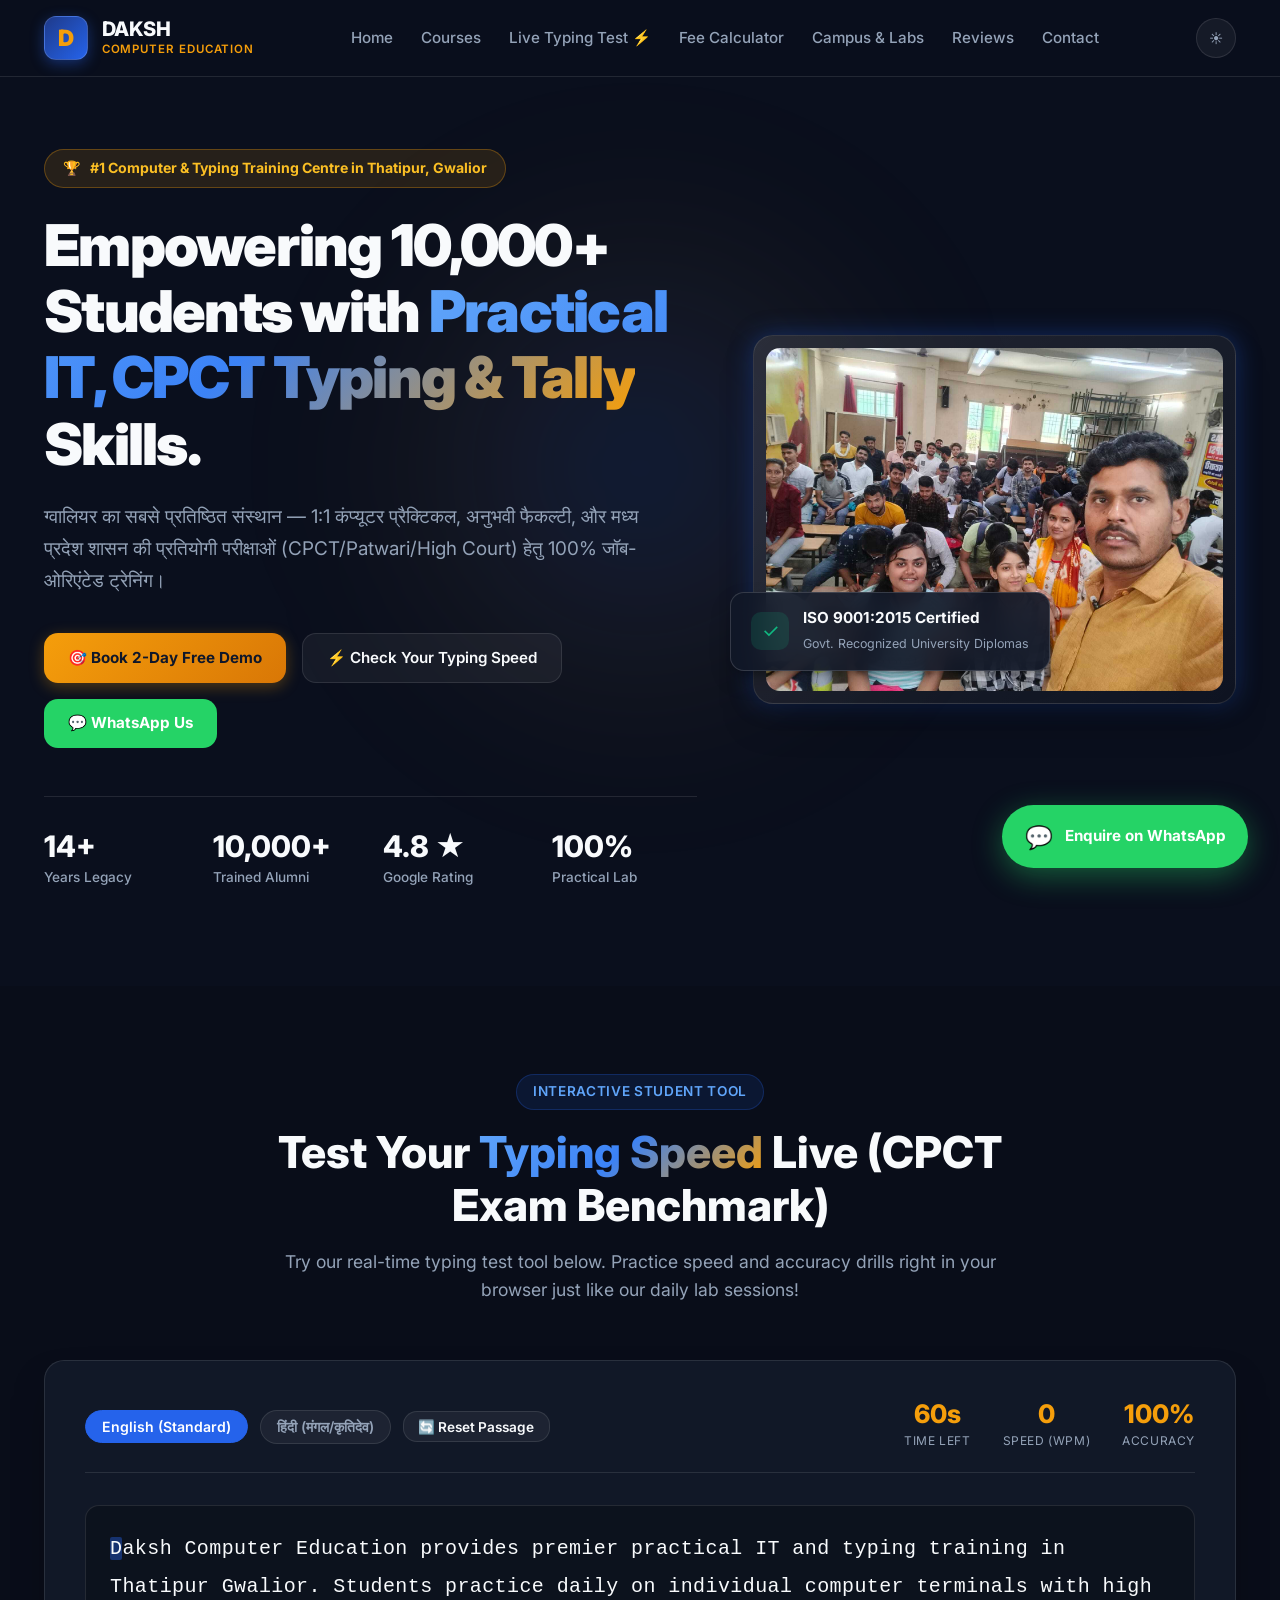
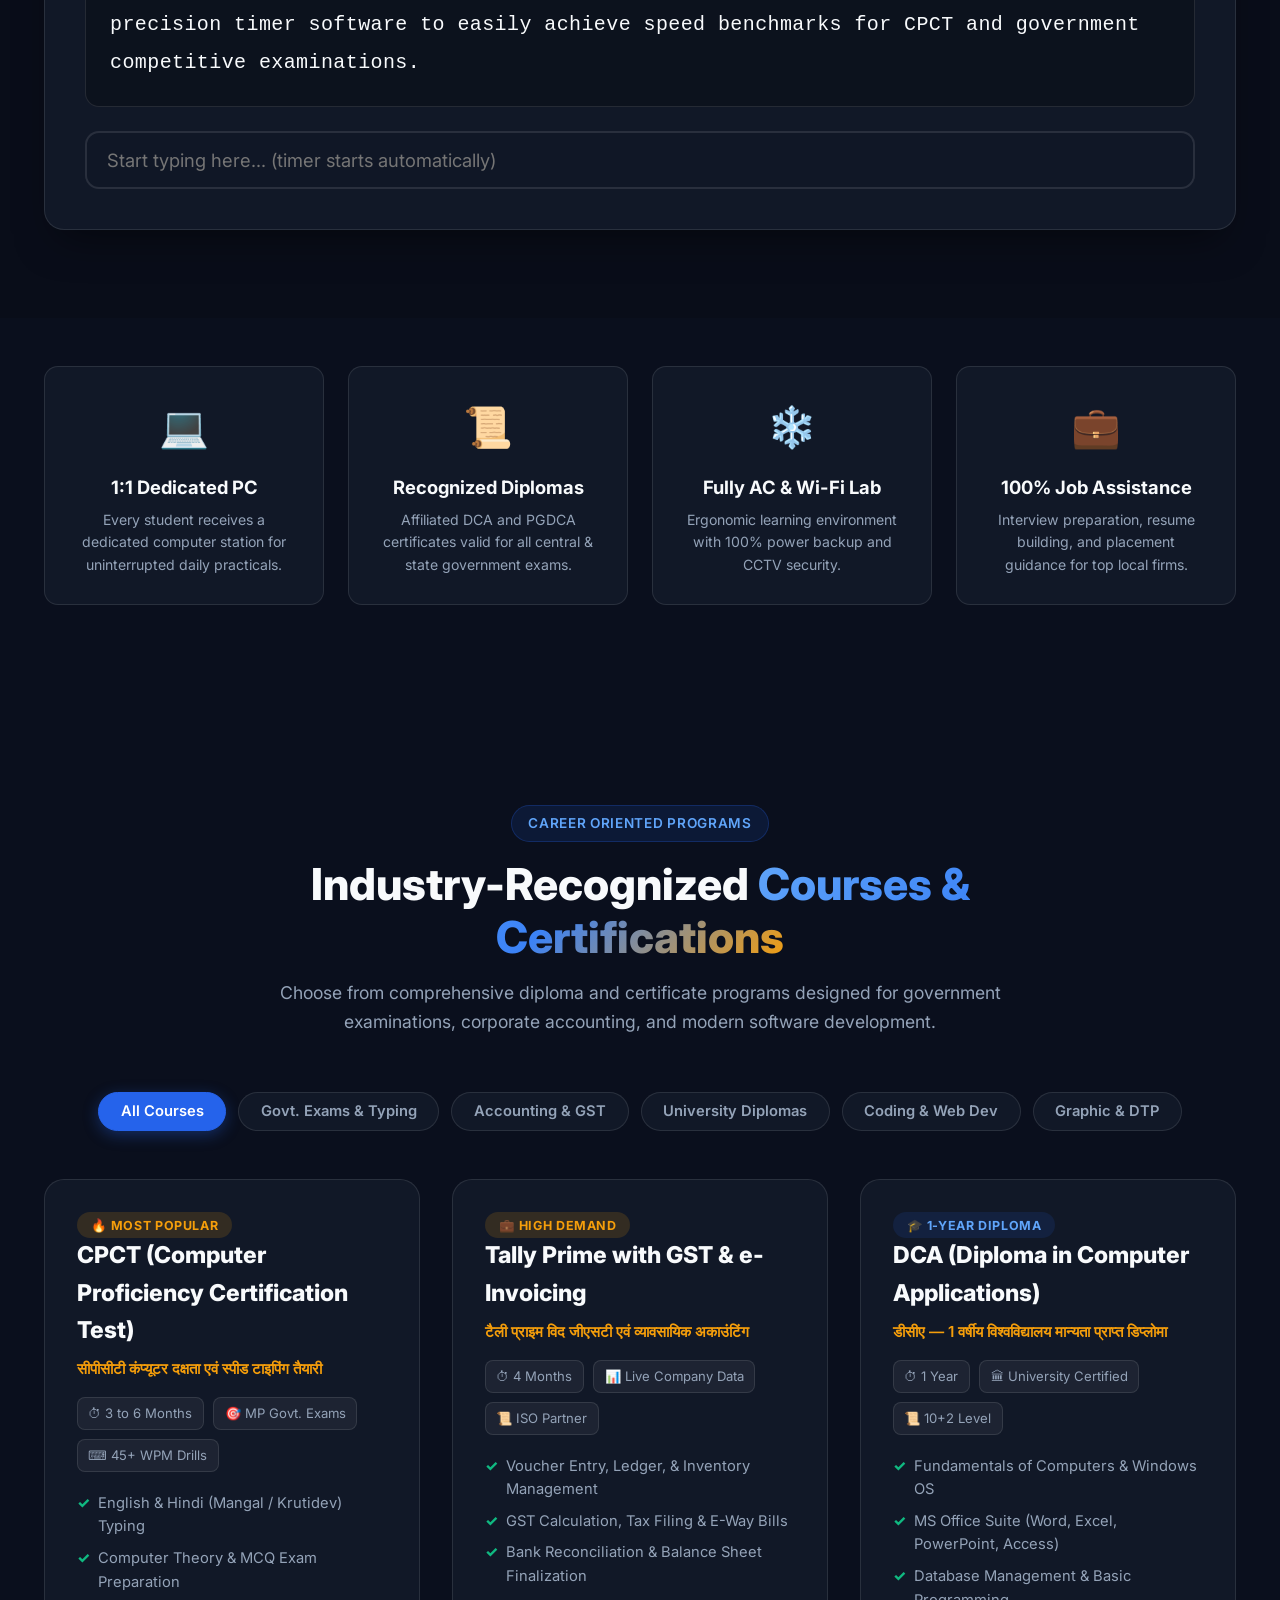
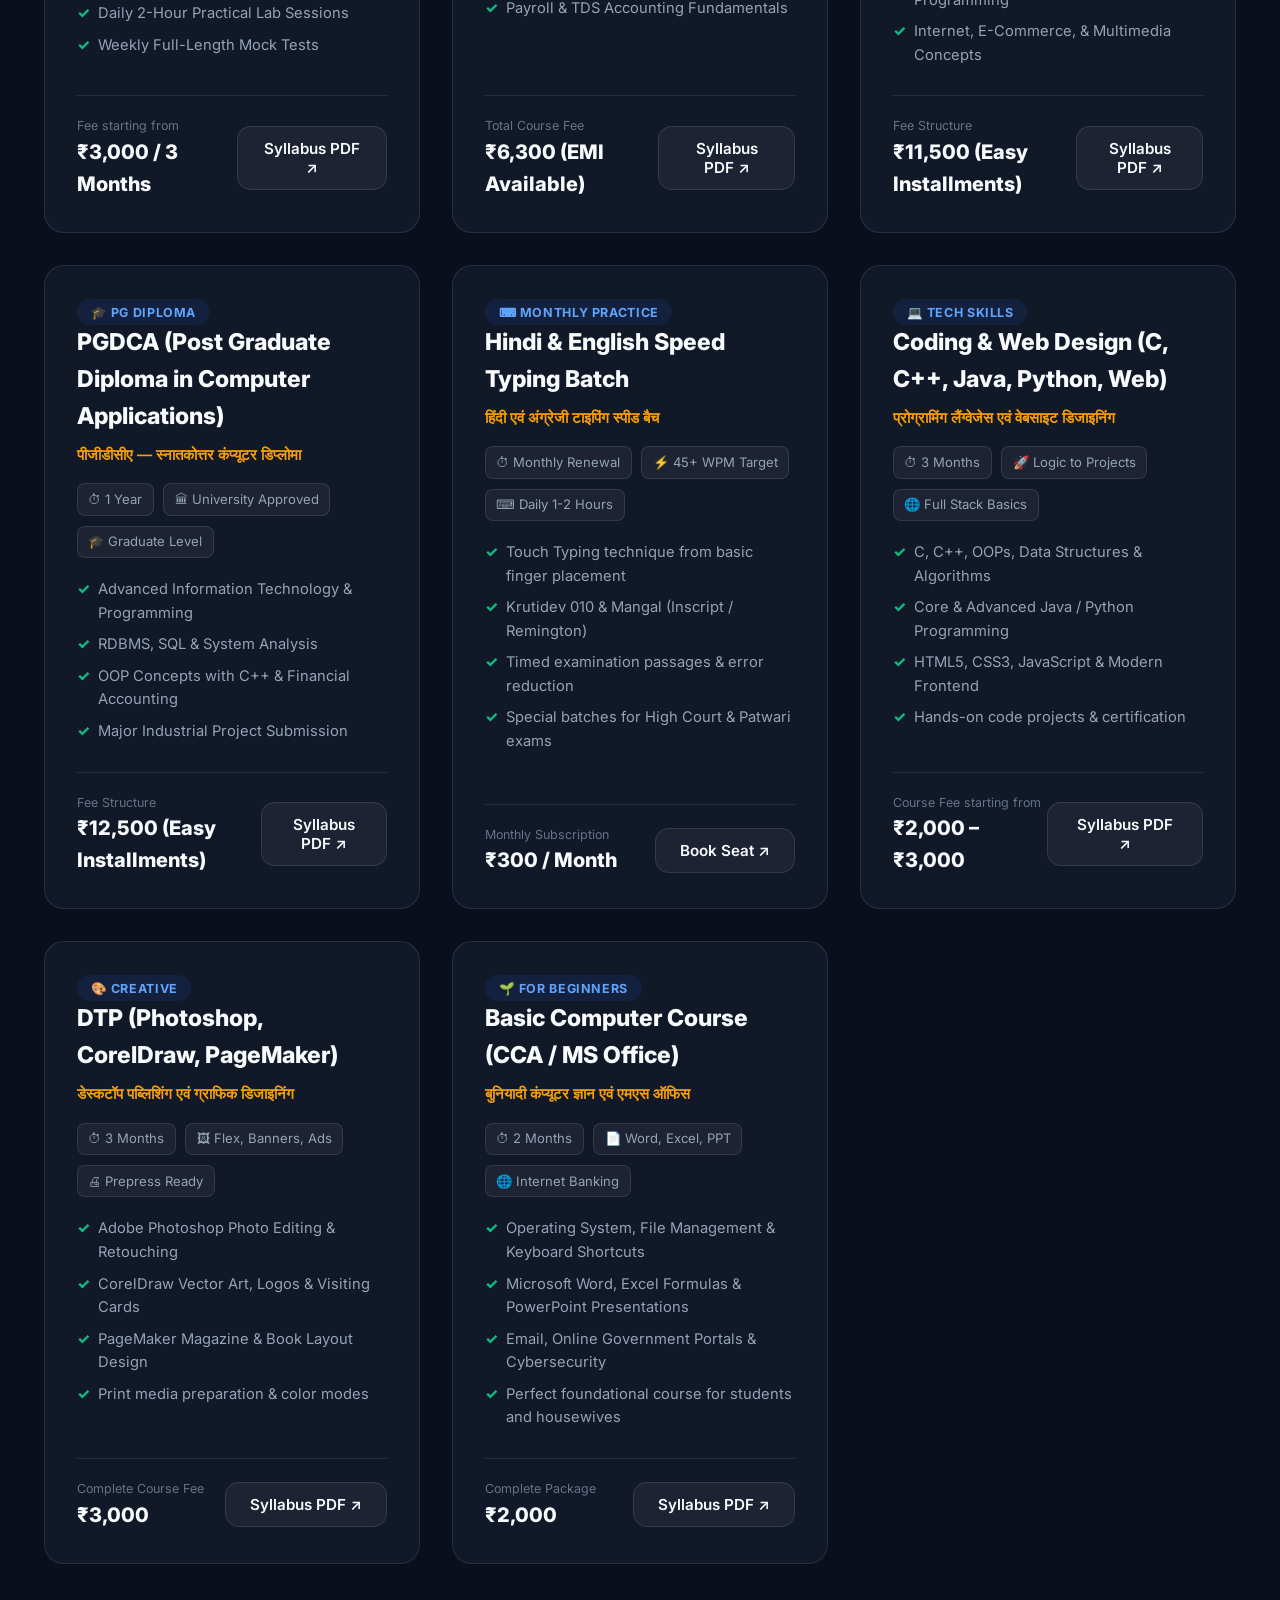
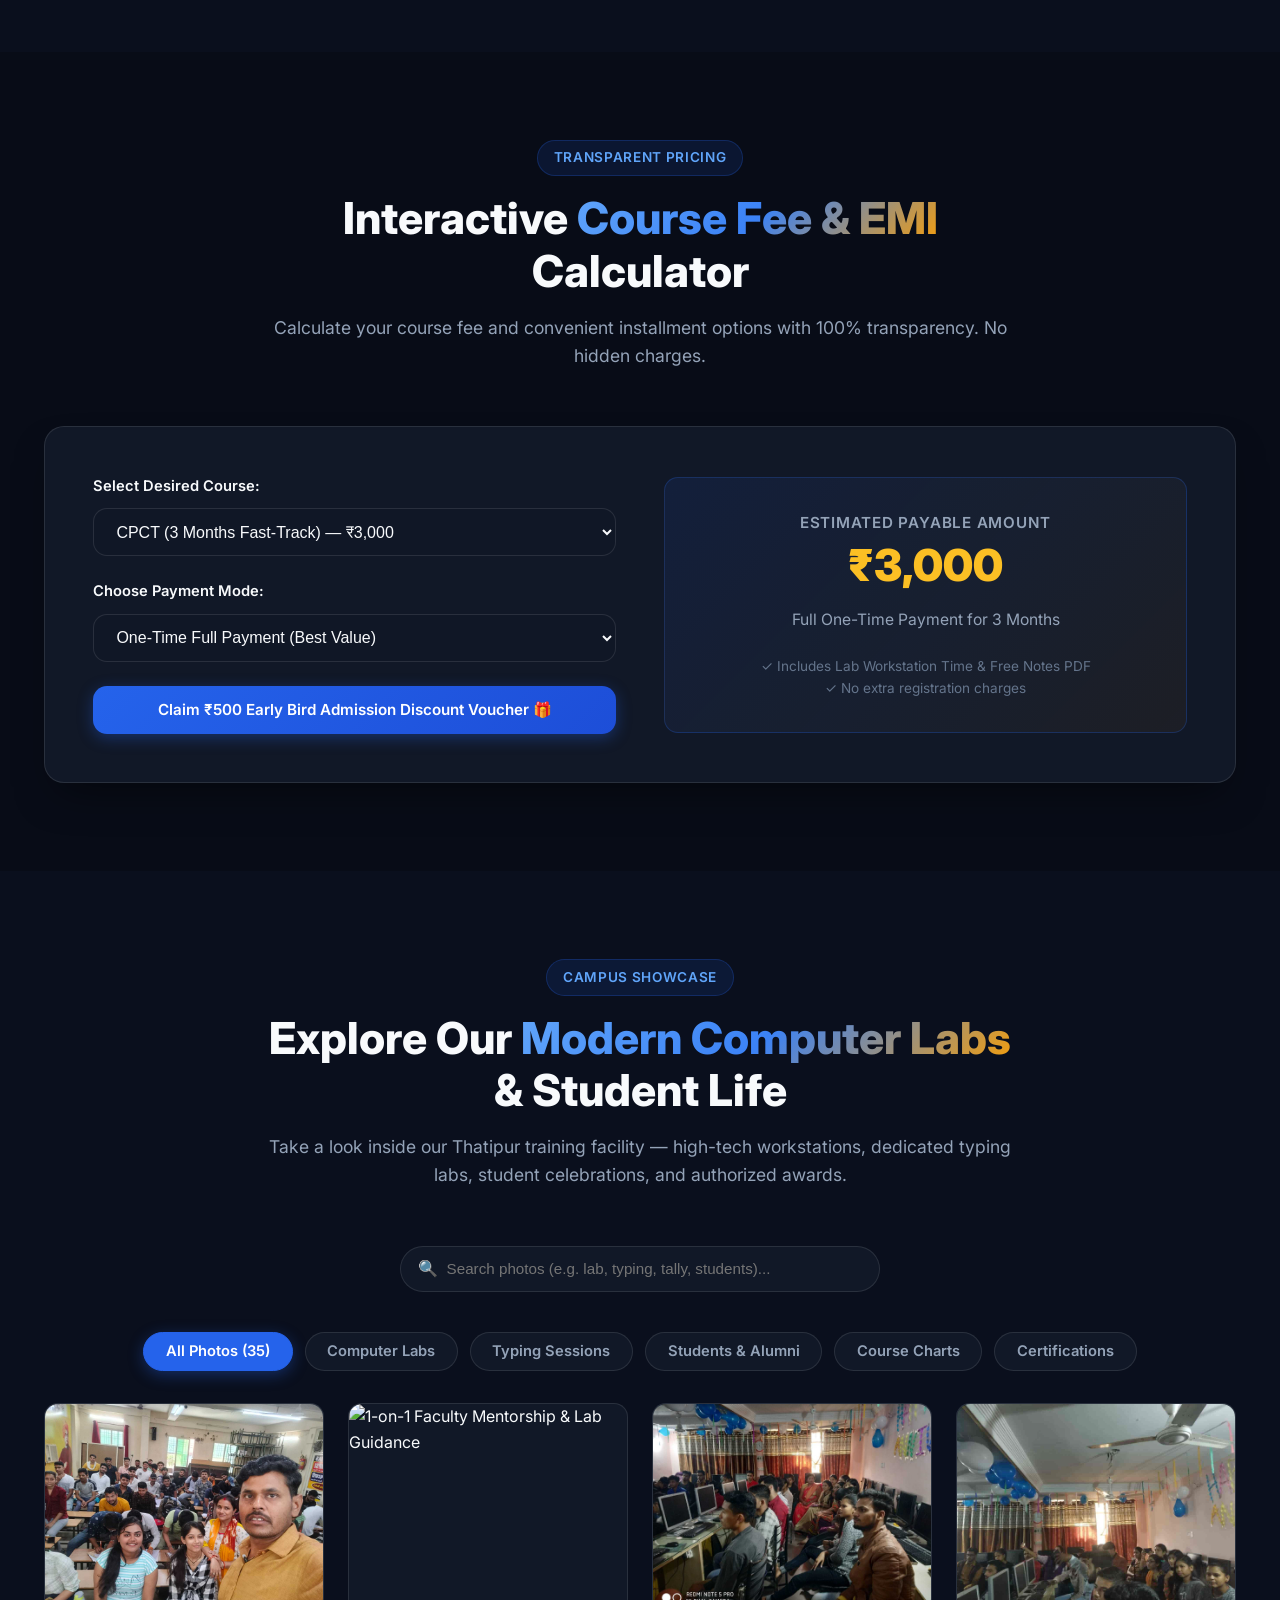
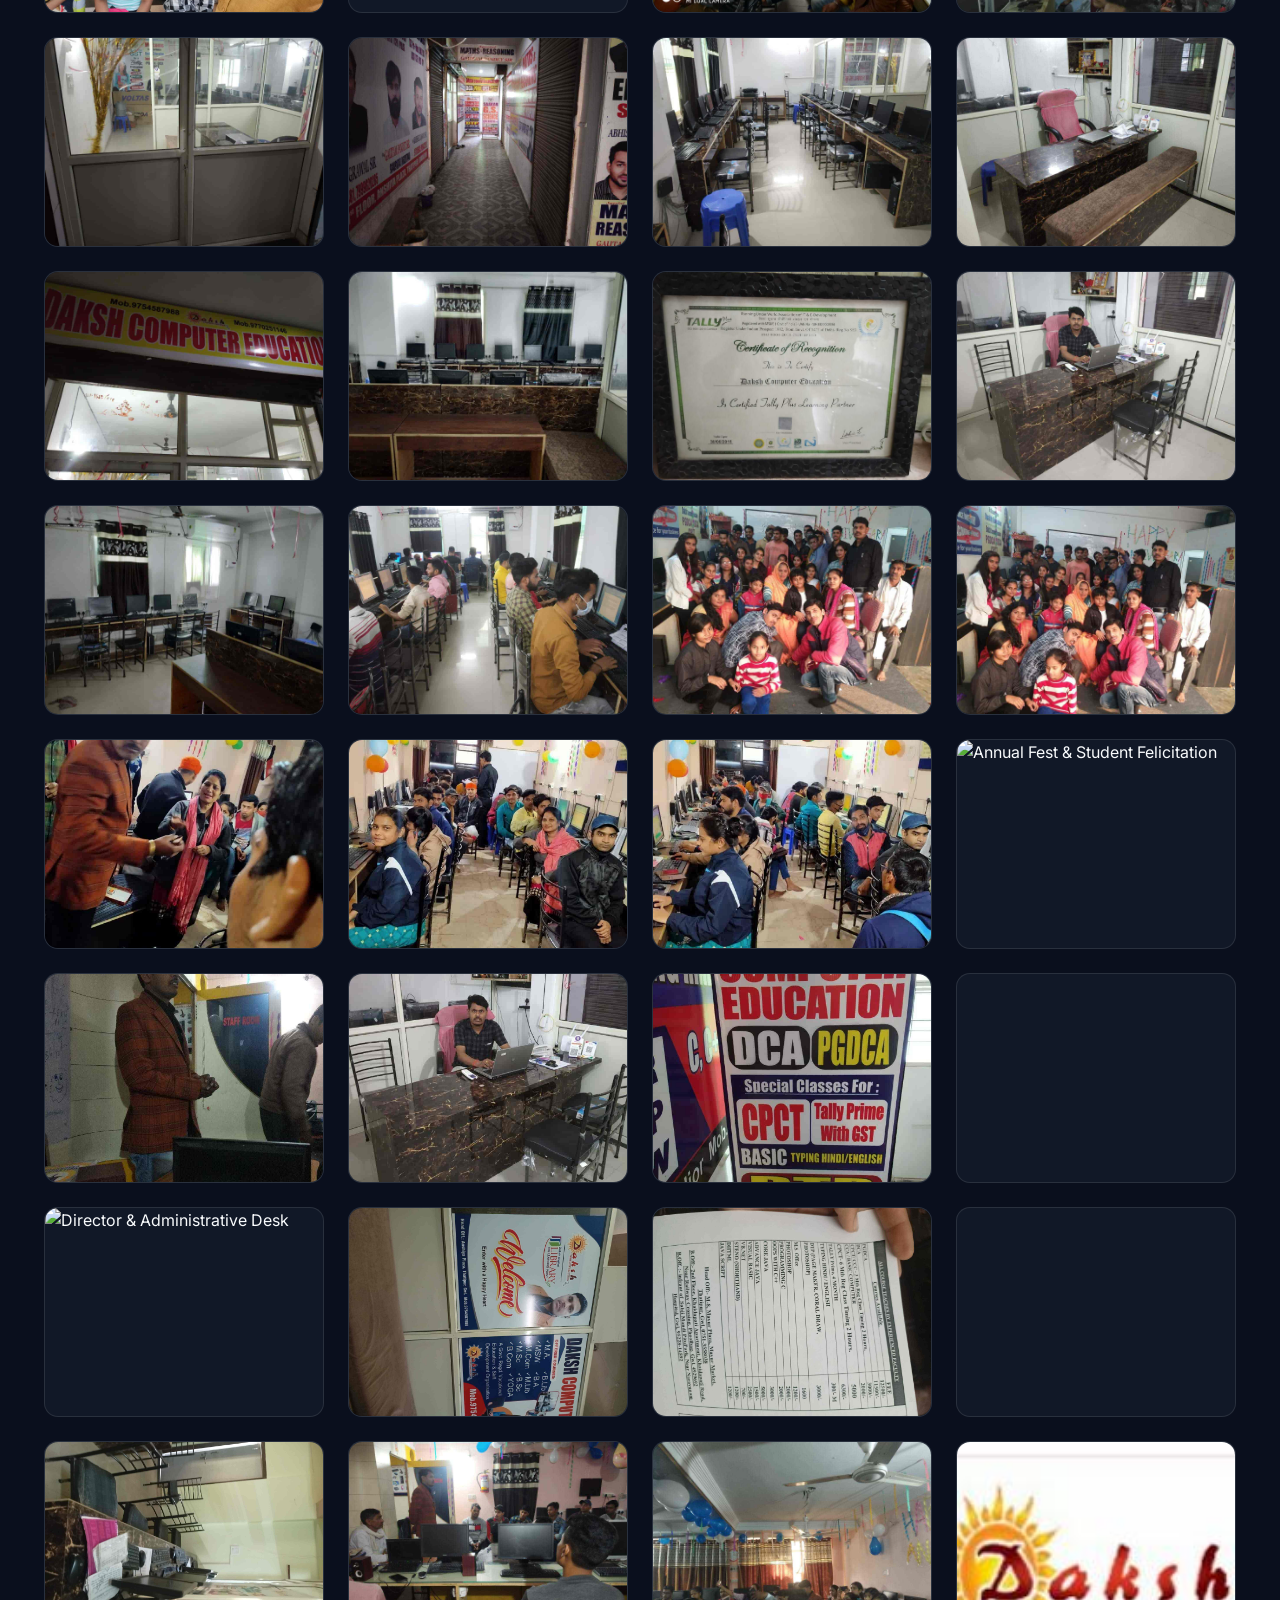
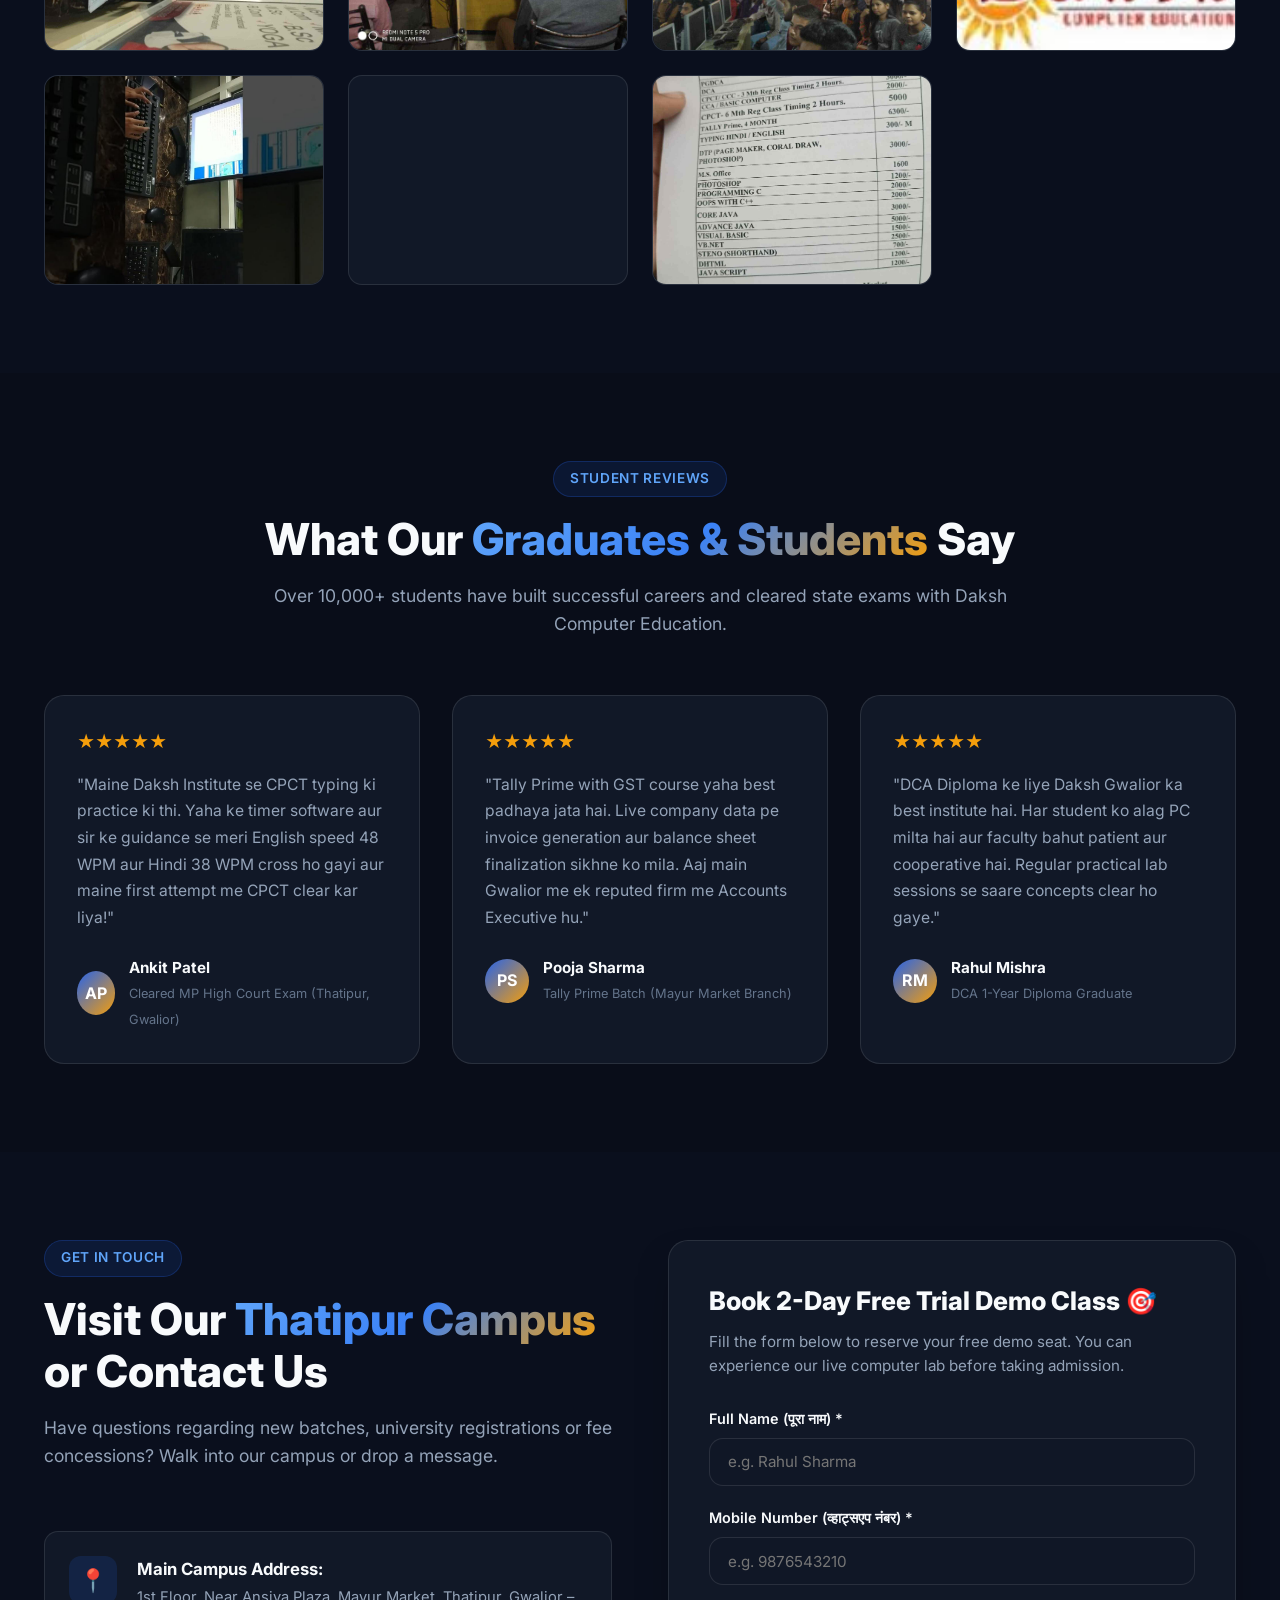
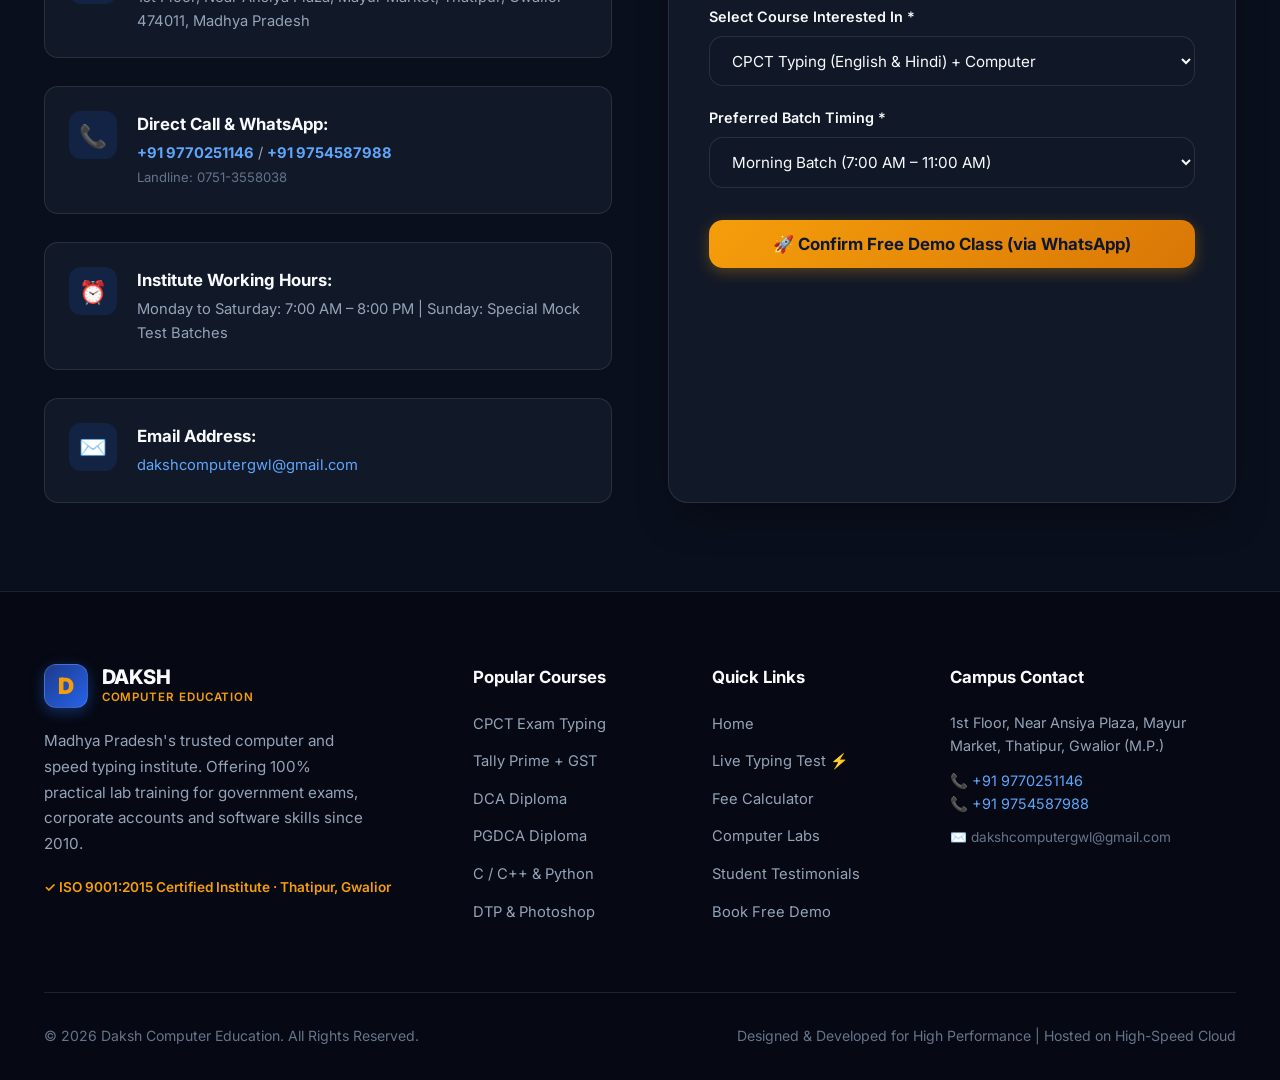
==== commit 422f1bd1: "feat: Complete Ultra-Premium Revamp - Live Typing Speed Test, Fee Calculator, Curated Gallery, Moder" ====
--- a/index.html
+++ b/index.html
@@ -1,1081 +1,770 @@
 <!DOCTYPE html>
-<html lang="hi">
- <head>
-  <meta charset="utf-8"/>
-  <meta content="width=device-width, initial-scale=1" name="viewport"/>
-  <meta content="#102a43" name="theme-color"/>
-  <meta content="Daksh Computer Education / Training Centre, Thatipur, Gwalior — public-source overview of courses, offline training, photos and contact details." name="description"/>
-  <title>
-   Daksh Computer Education | Thatipur, Gwalior
-  </title>
-  <link href="data:image/svg+xml,%3Csvg xmlns='http://www.w3.org/2000/svg' viewBox='0 0 64 64'%3E%3Crect width='64' height='64' rx='18' fill='%23102a43'/%3E%3Ctext x='50%25' y='55%25' dominant-baseline='middle' text-anchor='middle' font-family='Arial' font-weight='700' font-size='38' fill='%23f6c453'%3ED%3C/text%3E%3C/svg%3E" rel="icon"/>
-  <link crossorigin="" href="style.css" rel="stylesheet"/>
-  <meta content="website" property="og:type"/>
-  <meta content="Daksh Computer Education | Thatipur, Gwalior" property="og:title"/>
-  <meta content="Daksh Computer Education / Training Centre, Thatipur, Gwalior — public-source overview of courses, offline training, photos and contact details." property="og:description"/>
-  <meta content="1200" property="og:image:width"/>
-  <meta content="630" property="og:image:height"/>
-  <meta content="summary_large_image" name="twitter:card"/>
-  <meta content="Daksh Computer Education | Thatipur, Gwalior" name="twitter:title"/>
-  <meta content="Daksh Computer Education / Training Centre, Thatipur, Gwalior — public-source overview of courses, offline training, photos and contact details." name="twitter:description"/>
-  <meta content="1200" name="twitter:image:width"/>
-  <meta content="630" name="twitter:image:height"/>
-  <link href="https://dakshcompedu-dq2fujxh.manus.space/" rel="canonical"/>
- </head>
- <body>
-  <a class="skip-link" href="#main">
-   मुख्य content पर जाएँ
+<html lang="hi" data-theme="dark">
+<head>
+  <meta charset="utf-8">
+  <meta name="viewport" content="width=device-width, initial-scale=1">
+  <meta name="theme-color" content="#0a0f1d">
+  <title>Daksh Computer Education | Premier IT, CPCT Typing & Accounting Training Centre, Thatipur, Gwalior</title>
+  <meta name="description" content="Daksh Computer Education, Thatipur, Gwalior. 14+ Years of excellence in CPCT Typing, Tally Prime with GST, DCA, PGDCA, C/C++, Java, Python & Web Development. 100% Practical Labs & Job Assistance.">
+  
+  <!-- Favicon -->
+  <link rel="icon" href="data:image/svg+xml,%3Csvg xmlns='http://www.w3.org/2000/svg' viewBox='0 0 64 64'%3E%3Crect width='64' height='64' rx='16' fill='%232563eb'/%3E%3Ctext x='50%25' y='55%25' dominant-baseline='middle' text-anchor='middle' font-family='Arial' font-weight='900' font-size='38' fill='%23f59e0b'%3ED%3C/text%3E%3C/svg%3E">
+  
+  <!-- Fonts -->
+  <link rel="preconnect" href="https://fonts.googleapis.com">
+  <link rel="preconnect" href="https://fonts.gstatic.com" crossorigin>
+  <link href="https://fonts.googleapis.com/css2?family=Plus+Jakarta+Sans:wght@400;500;600;700;800;900&family=Inter:wght@400;500;600;700&display=swap" rel="stylesheet">
+  
+  <!-- Main Stylesheet -->
+  <link rel="stylesheet" href="style.css">
+  
+  <!-- Open Graph Meta -->
+  <meta property="og:type" content="website">
+  <meta property="og:title" content="Daksh Computer Education | Thatipur, Gwalior">
+  <meta property="og:description" content="Master CPCT Typing (45+ WPM), Tally Prime + GST, DCA, PGDCA & Programming with 100% Practical Lab Training.">
+  <meta property="og:image" content="photos/daksh-photo-001_9c96f592.jpg">
+</head>
+<body>
+
+  <!-- Top Sticky Navigation -->
+  <header class="site-header">
+    <div class="container nav-wrap">
+      <a href="#home" class="brand" aria-label="Daksh Computer Education Home">
+        <div class="brand-logo-badge">D</div>
+        <div class="brand-text">
+          <span class="brand-title">DAKSH</span>
+          <span class="brand-subtitle">Computer Education</span>
+        </div>
+      </a>
+
+      <!-- Desktop & Mobile Menu -->
+      <nav class="nav-menu" id="navMenu">
+        <a href="#home" class="nav-link">Home</a>
+        <a href="#courses" class="nav-link">Courses</a>
+        <a href="#typing-test" class="nav-link">Live Typing Test ⚡</a>
+        <a href="#calculator" class="nav-link">Fee Calculator</a>
+        <a href="#gallery" class="nav-link">Campus & Labs</a>
+        <a href="#reviews" class="nav-link">Reviews</a>
+        <a href="#contact" class="nav-link">Contact</a>
+      </nav>
+
+      <div class="nav-actions">
+        <button class="theme-toggle-btn" id="themeToggleBtn" aria-label="Toggle Dark/Light Mode">☀️</button>
+        <a href="#book-demo" class="btn btn-primary" style="display: none; @media(min-width: 640px){display: inline-flex;}">Book Free Demo</a>
+        <button class="menu-toggle" id="menuToggle" aria-label="Toggle navigation" aria-expanded="false">☰</button>
+      </div>
+    </div>
+  </header>
+
+  <main>
+    <!-- HERO SECTION -->
+    <section class="hero-section" id="home">
+      <div class="hero-glow"></div>
+      <div class="container">
+        <div class="hero-grid">
+          <div class="hero-content">
+            <div class="hero-badge">
+              <span>🏆</span> #1 Computer & Typing Training Centre in Thatipur, Gwalior
+            </div>
+            <h1 class="hero-title">
+              Empowering 10,000+ Students with <span class="gradient-text">Practical IT, CPCT Typing & Tally</span> Skills.
+            </h1>
+            <p class="hero-lead">
+              ग्वालियर का सबसे प्रतिष्ठित संस्थान — 1:1 कंप्यूटर प्रैक्टिकल, अनुभवी फैकल्टी, और मध्य प्रदेश शासन की प्रतियोगी परीक्षाओं (CPCT/Patwari/High Court) हेतु 100% जॉब-ओरिएंटेड ट्रेनिंग।
+            </p>
+            <div class="hero-cta-group">
+              <a href="#book-demo" class="btn btn-secondary">🎯 Book 2-Day Free Demo</a>
+              <a href="#typing-test" class="btn btn-outline">⚡ Check Your Typing Speed</a>
+              <a href="https://wa.me/919770251146?text=Hi%20Daksh%20Education,%20I%20want%20to%20enquire%20about%20admission." target="_blank" rel="noopener" class="btn btn-whatsapp">💬 WhatsApp Us</a>
+            </div>
+            <div class="hero-stats-row">
+              <div class="hero-stat-item">
+                <strong>14+</strong>
+                <span>Years Legacy</span>
+              </div>
+              <div class="hero-stat-item">
+                <strong>10,000+</strong>
+                <span>Trained Alumni</span>
+              </div>
+              <div class="hero-stat-item">
+                <strong>4.8 ★</strong>
+                <span>Google Rating</span>
+              </div>
+              <div class="hero-stat-item">
+                <strong>100%</strong>
+                <span>Practical Lab</span>
+              </div>
+            </div>
+          </div>
+
+          <div class="hero-visual">
+            <div class="hero-visual-card">
+              <img src="photos/daksh-photo-001_9c96f592.jpg" alt="Daksh Computer Education Students and Training Centre" fetchpriority="high">
+              <div class="hero-floating-badge">
+                <div class="floating-badge-icon">✓</div>
+                <div class="floating-badge-text">
+                  <strong>ISO 9001:2015 Certified</strong>
+                  <span>Govt. Recognized University Diplomas</span>
+                </div>
+              </div>
+            </div>
+          </div>
+        </div>
+      </div>
+    </section>
+
+    <!-- LIVE TYPING SPEED TEST INTERACTIVE TOOL SECTION -->
+    <section class="section" id="typing-test" style="background: rgba(0, 0, 0, 0.15);">
+      <div class="container">
+        <div class="section-header">
+          <div class="section-badge">Interactive Student Tool</div>
+          <h2 class="section-title">Test Your <span class="gradient-text">Typing Speed</span> Live (CPCT Exam Benchmark)</h2>
+          <p class="section-desc">
+            Try our real-time typing test tool below. Practice speed and accuracy drills right in your browser just like our daily lab sessions!
+          </p>
+        </div>
+
+        <div class="typing-test-wrapper">
+          <div class="typing-header-bar">
+            <div class="typing-controls-left">
+              <button class="typing-mode-btn active" data-type-lang="english">English (Standard)</button>
+              <button class="typing-mode-btn" data-type-lang="hindi">हिंदी (मंगल/कृतिदेव)</button>
+              <button class="btn btn-outline" id="typingResetBtn" style="padding: 0.4rem 0.9rem; font-size: 0.85rem;">🔄 Reset Passage</button>
+            </div>
+            <div class="typing-stats-display">
+              <div class="type-stat-pill">
+                <strong id="typingTimeVal">60s</strong>
+                <span>Time Left</span>
+              </div>
+              <div class="type-stat-pill">
+                <strong id="typingWpmVal">0</strong>
+                <span>Speed (WPM)</span>
+              </div>
+              <div class="type-stat-pill">
+                <strong id="typingAccVal">100%</strong>
+                <span>Accuracy</span>
+              </div>
+            </div>
+          </div>
+
+          <div class="typing-text-display" id="typingDisplay">
+            <!-- Rendered by app.js -->
+          </div>
+
+          <input type="text" class="typing-input-area" id="typingInput" placeholder="Start typing here... (timer starts automatically)" autocomplete="off" autocorrect="off" autocapitalize="off" spellcheck="false">
+
+          <div class="typing-result-banner" id="typingResultBanner">
+            <div>
+              <h3 style="font-size: 1.3rem; margin-bottom: 0.35rem; color: #10b981;">🎉 Great Job! Test Completed</h3>
+              <p style="color: var(--text-muted); font-size: 0.95rem;">
+                Your Speed: <strong id="resultWpm" style="color: #f59e0b;">0</strong> WPM | Accuracy: <strong id="resultAcc" style="color: #10b981;">100%</strong>
+              </p>
+            </div>
+            <a href="https://wa.me/919770251146?text=Hi%20Daksh%20Education,%20I%20completed%20the%20typing%20test%20on%20your%20website%20and%20want%20to%20join%20the%20CPCT%20Batch." target="_blank" rel="noopener" class="btn btn-secondary">
+              🚀 Join CPCT Speed Batch (45+ WPM Target)
+            </a>
+          </div>
+        </div>
+      </div>
+    </section>
+
+    <!-- TRUST BADGES SECTION -->
+    <section class="section" style="padding: 3rem 0;">
+      <div class="container">
+        <div class="trust-grid">
+          <div class="trust-card">
+            <div class="trust-icon">💻</div>
+            <h3>1:1 Dedicated PC</h3>
+            <p>Every student receives a dedicated computer station for uninterrupted daily practicals.</p>
+          </div>
+          <div class="trust-card">
+            <div class="trust-icon">📜</div>
+            <h3>Recognized Diplomas</h3>
+            <p>Affiliated DCA and PGDCA certificates valid for all central & state government exams.</p>
+          </div>
+          <div class="trust-card">
+            <div class="trust-icon">❄️</div>
+            <h3>Fully AC & Wi-Fi Lab</h3>
+            <p>Ergonomic learning environment with 100% power backup and CCTV security.</p>
+          </div>
+          <div class="trust-card">
+            <div class="trust-icon">💼</div>
+            <h3>100% Job Assistance</h3>
+            <p>Interview preparation, resume building, and placement guidance for top local firms.</p>
+          </div>
+        </div>
+      </div>
+    </section>
+
+    <!-- COURSES SECTION -->
+    <section class="section" id="courses">
+      <div class="container">
+        <div class="section-header">
+          <div class="section-badge">Career Oriented Programs</div>
+          <h2 class="section-title">Industry-Recognized <span class="gradient-text">Courses & Certifications</span></h2>
+          <p class="section-desc">
+            Choose from comprehensive diploma and certificate programs designed for government examinations, corporate accounting, and modern software development.
+          </p>
+        </div>
+
+        <div class="course-filter-bar">
+          <button class="filter-chip active" data-course-filter="all">All Courses</button>
+          <button class="filter-chip" data-course-filter="govt">Govt. Exams & Typing</button>
+          <button class="filter-chip" data-course-filter="accounts">Accounting & GST</button>
+          <button class="filter-chip" data-course-filter="diploma">University Diplomas</button>
+          <button class="filter-chip" data-course-filter="coding">Coding & Web Dev</button>
+          <button class="filter-chip" data-course-filter="design">Graphic & DTP</button>
+        </div>
+
+        <div class="courses-grid" id="coursesGrid">
+          <!-- Course 1: CPCT -->
+          <div class="course-card" data-category="govt">
+            <div>
+              <span class="course-card-tag hot">🔥 Most Popular</span>
+              <h3 class="course-title">CPCT (Computer Proficiency Certification Test)</h3>
+              <div class="course-title-hi">सीपीसीटी कंप्यूटर दक्षता एवं स्पीड टाइपिंग तैयारी</div>
+              <div class="course-meta-pills">
+                <span class="meta-pill">⏱ 3 to 6 Months</span>
+                <span class="meta-pill">🎯 MP Govt. Exams</span>
+                <span class="meta-pill">⌨ 45+ WPM Drills</span>
+              </div>
+              <ul class="course-highlights-list">
+                <li>English & Hindi (Mangal / Krutidev) Typing</li>
+                <li>Computer Theory & MCQ Exam Preparation</li>
+                <li>Daily 2-Hour Practical Lab Sessions</li>
+                <li>Weekly Full-Length Mock Tests</li>
+              </ul>
+            </div>
+            <div class="course-card-footer">
+              <div class="course-fee-info">
+                <span>Fee starting from</span>
+                <strong>₹3,000 / 3 Months</strong>
+              </div>
+              <button class="btn btn-outline" data-syllabus-course="CPCT">Syllabus PDF ↗</button>
+            </div>
+          </div>
+
+          <!-- Course 2: Tally Prime + GST -->
+          <div class="course-card" data-category="accounts">
+            <div>
+              <span class="course-card-tag hot">💼 High Demand</span>
+              <h3 class="course-title">Tally Prime with GST & e-Invoicing</h3>
+              <div class="course-title-hi">टैली प्राइम विद जीएसटी एवं व्यावसायिक अकाउंटिंग</div>
+              <div class="course-meta-pills">
+                <span class="meta-pill">⏱ 4 Months</span>
+                <span class="meta-pill">📊 Live Company Data</span>
+                <span class="meta-pill">📜 ISO Partner</span>
+              </div>
+              <ul class="course-highlights-list">
+                <li>Voucher Entry, Ledger, & Inventory Management</li>
+                <li>GST Calculation, Tax Filing & E-Way Bills</li>
+                <li>Bank Reconciliation & Balance Sheet Finalization</li>
+                <li>Payroll & TDS Accounting Fundamentals</li>
+              </ul>
+            </div>
+            <div class="course-card-footer">
+              <div class="course-fee-info">
+                <span>Total Course Fee</span>
+                <strong>₹6,300 (EMI Available)</strong>
+              </div>
+              <button class="btn btn-outline" data-syllabus-course="Tally Prime GST">Syllabus PDF ↗</button>
+            </div>
+          </div>
+
+          <!-- Course 3: DCA -->
+          <div class="course-card" data-category="diploma">
+            <div>
+              <span class="course-card-tag">🎓 1-Year Diploma</span>
+              <h3 class="course-title">DCA (Diploma in Computer Applications)</h3>
+              <div class="course-title-hi">डीसीए — 1 वर्षीय विश्वविद्यालय मान्यता प्राप्त डिप्लोमा</div>
+              <div class="course-meta-pills">
+                <span class="meta-pill">⏱ 1 Year</span>
+                <span class="meta-pill">🏛 University Certified</span>
+                <span class="meta-pill">📜 10+2 Level</span>
+              </div>
+              <ul class="course-highlights-list">
+                <li>Fundamentals of Computers & Windows OS</li>
+                <li>MS Office Suite (Word, Excel, PowerPoint, Access)</li>
+                <li>Database Management & Basic Programming</li>
+                <li>Internet, E-Commerce, & Multimedia Concepts</li>
+              </ul>
+            </div>
+            <div class="course-card-footer">
+              <div class="course-fee-info">
+                <span>Fee Structure</span>
+                <strong>₹11,500 (Easy Installments)</strong>
+              </div>
+              <button class="btn btn-outline" data-syllabus-course="DCA">Syllabus PDF ↗</button>
+            </div>
+          </div>
+
+          <!-- Course 4: PGDCA -->
+          <div class="course-card" data-category="diploma">
+            <div>
+              <span class="course-card-tag">🎓 PG Diploma</span>
+              <h3 class="course-title">PGDCA (Post Graduate Diploma in Computer Applications)</h3>
+              <div class="course-title-hi">पीजीडीसीए — स्नातकोत्तर कंप्यूटर डिप्लोमा</div>
+              <div class="course-meta-pills">
+                <span class="meta-pill">⏱ 1 Year</span>
+                <span class="meta-pill">🏛 University Approved</span>
+                <span class="meta-pill">🎓 Graduate Level</span>
+              </div>
+              <ul class="course-highlights-list">
+                <li>Advanced Information Technology & Programming</li>
+                <li>RDBMS, SQL & System Analysis</li>
+                <li>OOP Concepts with C++ & Financial Accounting</li>
+                <li>Major Industrial Project Submission</li>
+              </ul>
+            </div>
+            <div class="course-card-footer">
+              <div class="course-fee-info">
+                <span>Fee Structure</span>
+                <strong>₹12,500 (Easy Installments)</strong>
+              </div>
+              <button class="btn btn-outline" data-syllabus-course="PGDCA">Syllabus PDF ↗</button>
+            </div>
+          </div>
+
+          <!-- Course 5: Speed Typing -->
+          <div class="course-card" data-category="govt">
+            <div>
+              <span class="course-card-tag">⌨ Monthly Practice</span>
+              <h3 class="course-title">Hindi & English Speed Typing Batch</h3>
+              <div class="course-title-hi">हिंदी एवं अंग्रेजी टाइपिंग स्पीड बैच</div>
+              <div class="course-meta-pills">
+                <span class="meta-pill">⏱ Monthly Renewal</span>
+                <span class="meta-pill">⚡ 45+ WPM Target</span>
+                <span class="meta-pill">⌨ Daily 1-2 Hours</span>
+              </div>
+              <ul class="course-highlights-list">
+                <li>Touch Typing technique from basic finger placement</li>
+                <li>Krutidev 010 & Mangal (Inscript / Remington)</li>
+                <li>Timed examination passages & error reduction</li>
+                <li>Special batches for High Court & Patwari exams</li>
+              </ul>
+            </div>
+            <div class="course-card-footer">
+              <div class="course-fee-info">
+                <span>Monthly Subscription</span>
+                <strong>₹300 / Month</strong>
+              </div>
+              <button class="btn btn-outline" data-syllabus-course="Typing">Book Seat ↗</button>
+            </div>
+          </div>
+
+          <!-- Course 6: Programming & Web Dev -->
+          <div class="course-card" data-category="coding">
+            <div>
+              <span class="course-card-tag">💻 Tech Skills</span>
+              <h3 class="course-title">Coding & Web Design (C, C++, Java, Python, Web)</h3>
+              <div class="course-title-hi">प्रोग्रामिंग लैंग्वेजेस एवं वेबसाइट डिजाइनिंग</div>
+              <div class="course-meta-pills">
+                <span class="meta-pill">⏱ 3 Months</span>
+                <span class="meta-pill">🚀 Logic to Projects</span>
+                <span class="meta-pill">🌐 Full Stack Basics</span>
+              </div>
+              <ul class="course-highlights-list">
+                <li>C, C++, OOPs, Data Structures & Algorithms</li>
+                <li>Core & Advanced Java / Python Programming</li>
+                <li>HTML5, CSS3, JavaScript & Modern Frontend</li>
+                <li>Hands-on code projects & certification</li>
+              </ul>
+            </div>
+            <div class="course-card-footer">
+              <div class="course-fee-info">
+                <span>Course Fee starting from</span>
+                <strong>₹2,000 – ₹3,000</strong>
+              </div>
+              <button class="btn btn-outline" data-syllabus-course="Coding">Syllabus PDF ↗</button>
+            </div>
+          </div>
+
+          <!-- Course 7: DTP & Graphic Design -->
+          <div class="course-card" data-category="design">
+            <div>
+              <span class="course-card-tag">🎨 Creative</span>
+              <h3 class="course-title">DTP (Photoshop, CorelDraw, PageMaker)</h3>
+              <div class="course-title-hi">डेस्कटॉप पब्लिशिंग एवं ग्राफिक डिजाइनिंग</div>
+              <div class="course-meta-pills">
+                <span class="meta-pill">⏱ 3 Months</span>
+                <span class="meta-pill">🖼 Flex, Banners, Ads</span>
+                <span class="meta-pill">🖨 Prepress Ready</span>
+              </div>
+              <ul class="course-highlights-list">
+                <li>Adobe Photoshop Photo Editing & Retouching</li>
+                <li>CorelDraw Vector Art, Logos & Visiting Cards</li>
+                <li>PageMaker Magazine & Book Layout Design</li>
+                <li>Print media preparation & color modes</li>
+              </ul>
+            </div>
+            <div class="course-card-footer">
+              <div class="course-fee-info">
+                <span>Complete Course Fee</span>
+                <strong>₹3,000</strong>
+              </div>
+              <button class="btn btn-outline" data-syllabus-course="DTP">Syllabus PDF ↗</button>
+            </div>
+          </div>
+
+          <!-- Course 8: Basic Computer / CCA -->
+          <div class="course-card" data-category="accounts">
+            <div>
+              <span class="course-card-tag">🌱 For Beginners</span>
+              <h3 class="course-title">Basic Computer Course (CCA / MS Office)</h3>
+              <div class="course-title-hi">बुनियादी कंप्यूटर ज्ञान एवं एमएस ऑफिस</div>
+              <div class="course-meta-pills">
+                <span class="meta-pill">⏱ 2 Months</span>
+                <span class="meta-pill">📄 Word, Excel, PPT</span>
+                <span class="meta-pill">🌐 Internet Banking</span>
+              </div>
+              <ul class="course-highlights-list">
+                <li>Operating System, File Management & Keyboard Shortcuts</li>
+                <li>Microsoft Word, Excel Formulas & PowerPoint Presentations</li>
+                <li>Email, Online Government Portals & Cybersecurity</li>
+                <li>Perfect foundational course for students and housewives</li>
+              </ul>
+            </div>
+            <div class="course-card-footer">
+              <div class="course-fee-info">
+                <span>Complete Package</span>
+                <strong>₹2,000</strong>
+              </div>
+              <button class="btn btn-outline" data-syllabus-course="Basic Computer">Syllabus PDF ↗</button>
+            </div>
+          </div>
+        </div>
+      </div>
+    </section>
+
+    <!-- INTERACTIVE FEE EMI CALCULATOR -->
+    <section class="section" id="calculator" style="background: rgba(0, 0, 0, 0.2);">
+      <div class="container">
+        <div class="section-header">
+          <div class="section-badge">Transparent Pricing</div>
+          <h2 class="section-title">Interactive <span class="gradient-text">Course Fee & EMI</span> Calculator</h2>
+          <p class="section-desc">
+            Calculate your course fee and convenient installment options with 100% transparency. No hidden charges.
+          </p>
+        </div>
+
+        <div class="calculator-box">
+          <div class="calc-form">
+            <div class="calc-form-group">
+              <label class="calc-label" for="calcCourseSelect">Select Desired Course:</label>
+              <select class="calc-select" id="calcCourseSelect">
+                <option value="cpct_3m">CPCT (3 Months Fast-Track) — ₹3,000</option>
+                <option value="cpct_6m">CPCT (6 Months Comprehensive) — ₹5,000</option>
+                <option value="tally">Tally Prime + GST (4 Months) — ₹6,300</option>
+                <option value="dca">DCA (1 Year University Diploma) — ₹11,500</option>
+                <option value="pgdca">PGDCA (1 Year PG Diploma) — ₹12,500</option>
+                <option value="typing_m">Monthly Typing Practice — ₹300 / Month</option>
+                <option value="dtp">DTP (Photoshop + Corel) — ₹3,000</option>
+                <option value="programming">Programming (C/C++/Python) — ₹3,000</option>
+              </select>
+            </div>
+
+            <div class="calc-form-group">
+              <label class="calc-label" for="calcPlanSelect">Choose Payment Mode:</label>
+              <select class="calc-select" id="calcPlanSelect">
+                <option value="onetime">One-Time Full Payment (Best Value)</option>
+                <option value="2_installments">2 Easy Installments</option>
+                <option value="3_installments">3 Monthly Installments</option>
+              </select>
+            </div>
+
+            <div style="margin-top: 1.5rem;">
+              <a href="#book-demo" class="btn btn-primary" style="width: 100%;">Claim ₹500 Early Bird Admission Discount Voucher 🎁</a>
+            </div>
+          </div>
+
+          <div class="calc-result-panel">
+            <span style="font-size: 0.95rem; font-weight: 600; color: var(--text-muted); text-transform: uppercase; letter-spacing: 0.05em;">Estimated Payable Amount</span>
+            <div class="calc-result-amount" id="calcFinalFee">₹3,000</div>
+            <p id="calcEmiNote" style="font-size: 0.98rem; color: var(--text-muted); margin-bottom: 1.5rem;">Full One-Time Payment for 3 Months</p>
+            <div style="font-size: 0.85rem; color: var(--text-dim);">
+              ✓ Includes Lab Workstation Time & Free Notes PDF<br>
+              ✓ No extra registration charges
+            </div>
+          </div>
+        </div>
+      </div>
+    </section>
+
+    <!-- CURATED CAMPUS & LAB PHOTO GALLERY -->
+    <section class="section" id="gallery">
+      <div class="container">
+        <div class="section-header">
+          <div class="section-badge">Campus Showcase</div>
+          <h2 class="section-title">Explore Our <span class="gradient-text">Modern Computer Labs</span> & Student Life</h2>
+          <p class="section-desc">
+            Take a look inside our Thatipur training facility — high-tech workstations, dedicated typing labs, student celebrations, and authorized awards.
+          </p>
+        </div>
+
+        <div class="gallery-search-bar">
+          <span class="gallery-search-icon">🔍</span>
+          <input type="text" class="gallery-search-input" id="gallerySearch" placeholder="Search photos (e.g. lab, typing, tally, students)...">
+        </div>
+
+        <div class="course-filter-bar" style="margin-bottom: 2rem;">
+          <button class="filter-chip active" data-gallery-filter="all">All Photos (35)</button>
+          <button class="filter-chip" data-gallery-filter="labs">Computer Labs</button>
+          <button class="filter-chip" data-gallery-filter="typing">Typing Sessions</button>
+          <button class="filter-chip" data-gallery-filter="students">Students & Alumni</button>
+          <button class="filter-chip" data-gallery-filter="courses">Course Charts</button>
+          <button class="filter-chip" data-gallery-filter="certificates">Certifications</button>
+        </div>
+
+        <!-- Rendered dynamically by app.js -->
+        <div class="gallery-grid" id="galleryGrid"></div>
+      </div>
+    </section>
+
+    <!-- STUDENT TESTIMONIALS -->
+    <section class="section" id="reviews" style="background: rgba(0, 0, 0, 0.15);">
+      <div class="container">
+        <div class="section-header">
+          <div class="section-badge">Student Reviews</div>
+          <h2 class="section-title">What Our <span class="gradient-text">Graduates & Students</span> Say</h2>
+          <p class="section-desc">
+            Over 10,000+ students have built successful careers and cleared state exams with Daksh Computer Education.
+          </p>
+        </div>
+
+        <div class="reviews-grid">
+          <div class="review-card">
+            <div class="review-stars">★★★★★</div>
+            <p class="review-text">
+              "Maine Daksh Institute se CPCT typing ki practice ki thi. Yaha ke timer software aur sir ke guidance se meri English speed 48 WPM aur Hindi 38 WPM cross ho gayi aur maine first attempt me CPCT clear kar liya!"
+            </p>
+            <div class="review-author">
+              <div class="author-avatar">AP</div>
+              <div class="author-info">
+                <strong>Ankit Patel</strong>
+                <span>Cleared MP High Court Exam (Thatipur, Gwalior)</span>
+              </div>
+            </div>
+          </div>
+
+          <div class="review-card">
+            <div class="review-stars">★★★★★</div>
+            <p class="review-text">
+              "Tally Prime with GST course yaha best padhaya jata hai. Live company data pe invoice generation aur balance sheet finalization sikhne ko mila. Aaj main Gwalior me ek reputed firm me Accounts Executive hu."
+            </p>
+            <div class="review-author">
+              <div class="author-avatar">PS</div>
+              <div class="author-info">
+                <strong>Pooja Sharma</strong>
+                <span>Tally Prime Batch (Mayur Market Branch)</span>
+              </div>
+            </div>
+          </div>
+
+          <div class="review-card">
+            <div class="review-stars">★★★★★</div>
+            <p class="review-text">
+              "DCA Diploma ke liye Daksh Gwalior ka best institute hai. Har student ko alag PC milta hai aur faculty bahut patient aur cooperative hai. Regular practical lab sessions se saare concepts clear ho gaye."
+            </p>
+            <div class="review-author">
+              <div class="author-avatar">RM</div>
+              <div class="author-info">
+                <strong>Rahul Mishra</strong>
+                <span>DCA 1-Year Diploma Graduate</span>
+              </div>
+            </div>
+          </div>
+        </div>
+      </div>
+    </section>
+
+    <!-- BOOK FREE DEMO & CONTACT SECTION -->
+    <section class="section" id="contact">
+      <div class="container">
+        <div class="contact-grid">
+          <div class="contact-info-panel">
+            <div>
+              <div class="section-badge">Get In Touch</div>
+              <h2 class="section-title">Visit Our <span class="gradient-text">Thatipur Campus</span> or Contact Us</h2>
+              <p class="section-desc" style="margin-bottom: 2rem;">
+                Have questions regarding new batches, university registrations or fee concessions? Walk into our campus or drop a message.
+              </p>
+            </div>
+
+            <div class="contact-item-card">
+              <div class="contact-card-icon">📍</div>
+              <div class="contact-card-content">
+                <strong>Main Campus Address:</strong>
+                <p>1st Floor, Near Ansiya Plaza, Mayur Market, Thatipur, Gwalior – 474011, Madhya Pradesh</p>
+              </div>
+            </div>
+
+            <div class="contact-item-card">
+              <div class="contact-card-icon">📞</div>
+              <div class="contact-card-content">
+                <strong>Direct Call & WhatsApp:</strong>
+                <p>
+                  <a href="tel:+919770251146" style="color: var(--primary-light); font-weight: 700;">+91 9770251146</a> / 
+                  <a href="tel:+919754587988" style="color: var(--primary-light); font-weight: 700;">+91 9754587988</a><br>
+                  <span style="font-size: 0.82rem; color: var(--text-dim);">Landline: 0751-3558038</span>
+                </p>
+              </div>
+            </div>
+
+            <div class="contact-item-card">
+              <div class="contact-card-icon">⏰</div>
+              <div class="contact-card-content">
+                <strong>Institute Working Hours:</strong>
+                <p>Monday to Saturday: 7:00 AM – 8:00 PM | Sunday: Special Mock Test Batches</p>
+              </div>
+            </div>
+
+            <div class="contact-item-card">
+              <div class="contact-card-icon">✉️</div>
+              <div class="contact-card-content">
+                <strong>Email Address:</strong>
+                <p><a href="mailto:dakshcomputergwl@gmail.com" style="color: var(--primary-light);">dakshcomputergwl@gmail.com</a></p>
+              </div>
+            </div>
+          </div>
+
+          <div class="demo-form-card" id="book-demo">
+            <h3 style="font-size: 1.6rem; font-weight: 800; margin-bottom: 0.5rem;">Book 2-Day Free Trial Demo Class 🎯</h3>
+            <p style="color: var(--text-muted); font-size: 0.95rem; margin-bottom: 1.75rem;">
+              Fill the form below to reserve your free demo seat. You can experience our live computer lab before taking admission.
+            </p>
+
+            <form id="demoBookingForm">
+              <div class="form-group">
+                <label class="form-label" for="demoName">Full Name (पूरा नाम) *</label>
+                <input type="text" class="form-input" id="demoName" placeholder="e.g. Rahul Sharma" required>
+              </div>
+
+              <div class="form-group">
+                <label class="form-label" for="demoPhone">Mobile Number (व्हाट्सएप नंबर) *</label>
+                <input type="tel" class="form-input" id="demoPhone" placeholder="e.g. 9876543210" required>
+              </div>
+
+              <div class="form-group">
+                <label class="form-label" for="demoCourse">Select Course Interested In *</label>
+                <select class="form-select" id="demoCourse" required>
+                  <option value="CPCT Typing & Computer Prep">CPCT Typing (English & Hindi) + Computer</option>
+                  <option value="Tally Prime + GST Accounting">Tally Prime with GST & e-Invoicing</option>
+                  <option value="DCA 1-Year Diploma">DCA (Diploma in Computer Applications)</option>
+                  <option value="PGDCA 1-Year PG Diploma">PGDCA (Post Graduate Diploma)</option>
+                  <option value="Basic Computer & MS Office">Basic Computer Course & MS Office</option>
+                  <option value="Programming (C, C++, Java, Python)">Programming (C/C++, Java, Python, Web)</option>
+                  <option value="DTP & Graphic Designing">DTP (Photoshop, CorelDraw, PageMaker)</option>
+                </select>
+              </div>
+
+              <div class="form-group">
+                <label class="form-label" for="demoTiming">Preferred Batch Timing *</label>
+                <select class="form-select" id="demoTiming" required>
+                  <option value="Morning Batch (7 AM - 11 AM)">Morning Batch (7:00 AM – 11:00 AM)</option>
+                  <option value="Afternoon Batch (12 PM - 3 PM)">Afternoon Batch (12:00 PM – 3:00 PM)</option>
+                  <option value="Evening Batch (4 PM - 8 PM)">Evening Batch (4:00 PM – 8:00 PM)</option>
+                </select>
+              </div>
+
+              <button type="submit" class="btn btn-secondary" style="width: 100%; padding: 0.9rem; font-size: 1.05rem; margin-top: 0.75rem;">
+                🚀 Confirm Free Demo Class (via WhatsApp)
+              </button>
+            </form>
+          </div>
+        </div>
+      </div>
+    </section>
+  </main>
+
+  <!-- SITE FOOTER -->
+  <footer class="site-footer">
+    <div class="container">
+      <div class="footer-top-grid">
+        <div class="footer-brand-col">
+          <a href="#home" class="brand">
+            <div class="brand-logo-badge">D</div>
+            <div class="brand-text">
+              <span class="brand-title">DAKSH</span>
+              <span class="brand-subtitle">Computer Education</span>
+            </div>
+          </a>
+          <p>
+            Madhya Pradesh's trusted computer and speed typing institute. Offering 100% practical lab training for government exams, corporate accounts and software skills since 2010.
+          </p>
+          <div style="font-size: 0.85rem; color: #f59e0b; font-weight: 600;">
+            ✓ ISO 9001:2015 Certified Institute · Thatipur, Gwalior
+          </div>
+        </div>
+
+        <div>
+          <h4 class="footer-col-title">Popular Courses</h4>
+          <ul class="footer-links-list">
+            <li><a href="#courses">CPCT Exam Typing</a></li>
+            <li><a href="#courses">Tally Prime + GST</a></li>
+            <li><a href="#courses">DCA Diploma</a></li>
+            <li><a href="#courses">PGDCA Diploma</a></li>
+            <li><a href="#courses">C / C++ & Python</a></li>
+            <li><a href="#courses">DTP & Photoshop</a></li>
+          </ul>
+        </div>
+
+        <div>
+          <h4 class="footer-col-title">Quick Links</h4>
+          <ul class="footer-links-list">
+            <li><a href="#home">Home</a></li>
+            <li><a href="#typing-test">Live Typing Test ⚡</a></li>
+            <li><a href="#calculator">Fee Calculator</a></li>
+            <li><a href="#gallery">Computer Labs</a></li>
+            <li><a href="#reviews">Student Testimonials</a></li>
+            <li><a href="#book-demo">Book Free Demo</a></li>
+          </ul>
+        </div>
+
+        <div>
+          <h4 class="footer-col-title">Campus Contact</h4>
+          <p style="font-size: 0.9rem; color: var(--text-muted); margin-bottom: 0.75rem;">
+            1st Floor, Near Ansiya Plaza, Mayur Market, Thatipur, Gwalior (M.P.)
+          </p>
+          <p style="font-size: 0.9rem; color: var(--text-muted); margin-bottom: 0.75rem;">
+            📞 <a href="tel:+919770251146" style="color: var(--primary-light);">+91 9770251146</a><br>
+            📞 <a href="tel:+919754587988" style="color: var(--primary-light);">+91 9754587988</a>
+          </p>
+          <p style="font-size: 0.85rem; color: var(--text-dim);">
+            ✉️ dakshcomputergwl@gmail.com
+          </p>
+        </div>
+      </div>
+
+      <div class="footer-bottom-bar">
+        <div>© 2026 Daksh Computer Education. All Rights Reserved.</div>
+        <div>Designed & Developed for High Performance | Hosted on High-Speed Cloud</div>
+      </div>
+    </div>
+  </footer>
+
+  <!-- LIGHTBOX MODAL DIALOG -->
+  <dialog class="lightbox-modal" id="lightboxModal">
+    <div class="lightbox-container">
+      <button class="lightbox-close-btn" id="lightboxClose" aria-label="Close Lightbox">✕</button>
+      <button class="lightbox-nav-btn prev" id="lightboxPrev" aria-label="Previous Image">‹</button>
+      <div class="lightbox-img-wrap">
+        <img src="" id="lightboxImg" alt="Expanded Photo">
+      </div>
+      <div class="lightbox-caption-bar">
+        <strong id="lightboxTitle">Photo Title</strong>
+        <p id="lightboxDesc">Photo description...</p>
+      </div>
+      <button class="lightbox-nav-btn next" id="lightboxNext" aria-label="Next Image">›</button>
+    </div>
+  </dialog>
+
+  <!-- FLOATING WHATSAPP BUTTON -->
+  <a href="https://wa.me/919770251146?text=Namaste%20Daksh%20Institute,%20I%20want%20to%20enquire%20about%20admissions." target="_blank" rel="noopener" class="floating-whatsapp-widget" aria-label="Chat on WhatsApp">
+    <span style="font-size: 1.4rem;">💬</span>
+    <span>Enquire on WhatsApp</span>
   </a>
-  <header class="site-header">
-   <div class="container nav-wrap">
-    <a aria-label="Daksh Computer Education home" class="brand" href="#home">
-     <span class="brand-mark">
-      D
-     </span>
-     <span class="brand-name">
-      DAKSH
-      <small>
-       COMPUTER EDUCATION
-      </small>
-     </span>
-    </a>
-    <button aria-expanded="false" aria-label="Navigation खोलें" class="menu-toggle" id="menuToggle">
-     ☰
-    </button>
-    <nav aria-label="मुख्य navigation" class="nav-links" id="navLinks">
-     <a href="#courses">
-      Courses
-     </a>
-     <a href="#learning">
-      Training
-     </a>
-     <a href="#gallery">
-      Photos
-     </a>
-     <a href="#fees">
-      Fee info
-     </a>
-     <a href="#contact">
-      Contact
-     </a>
-    </nav>
-    <a class="nav-cta" href="#contact">
-     पूछताछ details
-     <span aria-hidden="true">
-      ↗
-     </span>
-    </a>
-   </div>
-  </header>
-  <main id="main">
-   <section class="hero section" id="home">
-    <div class="container hero-grid">
-     <div class="hero-copy">
-      <p class="eyebrow">
-       <span class="eyebrow-dot">
-       </span>
-       COMPUTER TRAINING · THATIPUR, GWALIOR
-      </p>
-      <h1>
-       Computer skills,
-       <br/>
-       <em>
-        typing aur accounts
-       </em>
-       <br/>
-       training — offline.
-      </h1>
-      <p class="hero-lede">
-       Daksh Computer Education / Daksh Computer &amp; Accounts Training Centre के public listings, course posters और photo/video references का एक साफ़ overview.
-      </p>
-      <div class="hero-actions">
-       <a class="button button-primary" href="#courses">
-        Courses देखें
-        <span aria-hidden="true">
-         ↓
-        </span>
-       </a>
-       <a class="button button-quiet" href="#gallery">
-        Photo gallery
-        <span aria-hidden="true">
-         ↗
-        </span>
-       </a>
-      </div>
-      <p class="demo-note">
-       <strong>
-        Public-info demo:
-       </strong>
-       कुछ संपर्क, fees और सुविधा-संबंधी जानकारी पुरानी या unverified हो सकती है। Publish/use करने से पहले confirm करें।
-      </p>
-      <div aria-label="Public listing facts" class="hero-facts">
-       <div>
-        <strong>
-         Offline
-        </strong>
-        <span>
-         Justdial listing में mode
-        </span>
-       </div>
-       <div>
-        <strong>
-         4.3
-         <span class="star">
-          ★
-         </span>
-        </strong>
-        <span>
-         58 ratings · Justdial snapshot
-        </span>
-       </div>
-       <div>
-        <strong>
-         2012
-        </strong>
-        <span>
-         Establishment year · listing
-        </span>
-       </div>
-      </div>
-     </div>
-     <div class="hero-visual">
-      <div class="hero-photo-frame">
-       <img alt="Daksh training room with desktop computers and classroom activity" fetchpriority="high" src="photos/daksh-photo-003_ccbedb54.jpg"/>
-       <div class="photo-shade">
-       </div>
-       <div class="hero-photo-caption">
-        <span class="caption-kicker">
-         CLASSROOM · PUBLIC LISTING PHOTO
-        </span>
-        <strong>
-         सीखना computer lab में
-        </strong>
-        <span>
-         Photo source: Justdial gallery
-        </span>
-       </div>
-      </div>
-      <div class="floating-chip chip-top">
-       <span class="chip-icon">
-        ⌨
-       </span>
-       <span>
-        <strong>
-         Typing practice
-        </strong>
-        <small>
-         Timed-test video मिला
-        </small>
-       </span>
-      </div>
-      <div class="floating-chip chip-bottom">
-       <span class="chip-icon chip-blue">
-        ▣
-       </span>
-       <span>
-        <strong>
-         Thatipur, Gwalior
-        </strong>
-        <small>
-         Mayur / Ansiya Plaza area
-        </small>
-       </span>
-      </div>
-      <div class="hero-orbit orbit-one">
-      </div>
-      <div class="hero-orbit orbit-two">
-      </div>
-     </div>
-    </div>
-   </section>
-   <section class="location-strip">
-    <div class="container location-inner">
-     <span aria-hidden="true" class="location-icon">
-      ⌖
-     </span>
-     <div>
-      <strong>
-       1st Floor, Near Ansiya Plaza
-      </strong>
-      <span>
-       Mayur Market, Thatipur, Gwalior–474011 · listing address
-      </span>
-     </div>
-     <a href="#contact">
-      Address &amp; contact
-      <span aria-hidden="true">
-       →
-      </span>
-     </a>
-    </div>
-   </section>
-   <section class="section section-paper" id="courses">
-    <div class="container">
-     <div class="section-heading heading-row">
-      <div>
-       <p class="eyebrow">
-        PROGRAMS · COURSE TAGS
-       </p>
-       <h2>
-        कौन-से courses दिखाई देते हैं?
-       </h2>
-      </div>
-      <p>
-       पोस्टर और अलग-अलग public listings को मिलाकर, active batch होने की guarantee नहीं।
-      </p>
-     </div>
-     <div class="course-grid">
-      <article class="course-card course-featured">
-       <span class="course-index">
-        01
-       </span>
-       <div class="course-icon">
-        ⌘
-       </div>
-       <h3>
-        Basic Computer
-       </h3>
-       <p>
-        Computer fundamentals और office-work से जुड़े basics का course नाम posters/listings में दिखता है।
-       </p>
-       <span class="tag">
-        FOUND IN PUBLIC MATERIAL
-       </span>
-      </article>
-      <article class="course-card">
-       <span class="course-index">
-        02
-       </span>
-       <div class="course-icon">
-        ▤
-       </div>
-       <h3>
-        DCA · PGDCA
-       </h3>
-       <p>
-        Diploma course names कई Daksh posters और promotional material में मिले।
-       </p>
-       <span class="tag">
-        POSTER + LISTING
-       </span>
-      </article>
-      <article class="course-card">
-       <span class="course-index">
-        03
-       </span>
-       <div class="course-icon">
-        ₹
-       </div>
-       <h3>
-        Tally Prime + GST
-       </h3>
-       <p>
-        Accounting-software training का सबसे स्पष्ट repeated mention; एक video review भी Tally सीखने का जिक्र करता है।
-       </p>
-       <span class="tag">
-        REPEATED MENTION
-       </span>
-      </article>
-      <article class="course-card">
-       <span class="course-index">
-        04
-       </span>
-       <div class="course-icon">
-        ⌨
-       </div>
-       <h3>
-        Typing · CPCT/CCC
-       </h3>
-       <p>
-        Hindi/English typing, CPCT और CCC course names मिले; video में timed typing practice दिखाई गई।
-       </p>
-       <span class="tag">
-        VIDEO + POSTERS
-       </span>
-      </article>
-      <article class="course-card">
-       <span class="course-index">
-        05
-       </span>
-       <div class="course-icon">
-        ▧
-       </div>
-       <h3>
-        DTP &amp; design tools
-       </h3>
-       <p>
-        PageMaker, CorelDraw और Photoshop नाम पुराने course flyer/posters पर हैं।
-       </p>
-       <span class="tag">
-        HISTORICAL FLYER
-       </span>
-      </article>
-      <article class="course-card">
-       <span class="course-index">
-        06
-       </span>
-       <div class="course-icon">
-        { }
-       </div>
-       <h3>
-        Programming &amp; Office
-       </h3>
-       <p>
-        C/C++, Java, JavaScript, .NET, MS Office/Excel और related tags public sources में दिखे।
-       </p>
-       <span class="tag">
-        LISTING + POSTER
-       </span>
-      </article>
-     </div>
-     <details class="expand-list">
-      <summary>
-       <span>
-        <strong>
-         Justdial पर मिले सभी 21 course-tags
-        </strong>
-        <small>
-         यह directory tag-list है, current syllabus/admission list नहीं।
-        </small>
-       </span>
-       <span class="plus">
-        +
-       </span>
-      </summary>
-      <div class="tag-cloud">
-       <span>
-        Basic Computers
-       </span>
-       <span>
-        C Programming
-       </span>
-       <span>
-        C++ Programming
-       </span>
-       <span>
-        CAN
-       </span>
-       <span>
-        CNC
-       </span>
-       <span>
-        CPCT
-       </span>
-       <span>
-        DCA
-       </span>
-       <span>
-        DOEACC
-       </span>
-       <span>
-        DTP
-       </span>
-       <span>
-        JavaScript
-       </span>
-       <span>
-        Microsoft Excel Advanced
-       </span>
-       <span>
-        MS Excel
-       </span>
-       <span>
-        Multimedia
-       </span>
-       <span>
-        Networking Course
-       </span>
-       <span>
-        O Level
-       </span>
-       <span>
-        PG Diploma in Human Resource Management
-       </span>
-       <span>
-        Photoshop
-       </span>
-       <span>
-        PHP
-       </span>
-       <span>
-        Programming
-       </span>
-       <span>
-        Shorthand
-       </span>
-       <span>
-        Tally GST+
-       </span>
-      </div>
-      <p class="caution-line">
-       CAN, CNC, DOEACC और HR diploma जैसे कुछ tags के लिए अलग current syllabus या batch notice नहीं मिला। Admission से पहले institute से पुष्टि करें।
-      </p>
-     </details>
-    </div>
-   </section>
-   <section class="section" id="learning">
-    <div class="container">
-     <div class="section-heading">
-      <p class="eyebrow">
-       TRAINING FORMAT · WHAT PUBLIC EVIDENCE SHOWS
-      </p>
-      <h2>
-       Training किस तरह दी जाती दिखी?
-      </h2>
-      <p class="section-intro">
-       यह description public listing, photo gallery और एक पुराने typing-test video पर आधारित है—हर course की current lesson plan नहीं।
-      </p>
-     </div>
-     <div class="learning-grid">
-      <article class="learning-card">
-       <span class="step-number">
-        01
-       </span>
-       <div class="learning-symbol">
-        ◉
-       </div>
-       <h3>
-        Offline institute
-       </h3>
-       <p>
-        Justdial profile “Computer Training / Training Institute” और mode “Offline” दिखाती है।
-       </p>
-       <span class="evidence-pill">
-        LISTING DETAIL
-       </span>
-      </article>
-      <article class="learning-card learning-card-dark">
-       <span class="step-number">
-        02
-       </span>
-       <div class="learning-symbol">
-        ▦
-       </div>
-       <h3>
-        Computer lab
-       </h3>
-       <p>
-        तस्वीरों में desktop workstations के साथ learners और classroom activity दिखती है।
-       </p>
-       <span class="evidence-pill">
-        PHOTO EVIDENCE
-       </span>
-      </article>
-      <article class="learning-card">
-       <span class="step-number">
-        03
-       </span>
-       <div class="learning-symbol">
-        ⌨
-       </div>
-       <h3>
-        Timed typing practice
-       </h3>
-       <p>
-        Video में English passage, on-screen timer और speed/accuracy indicators दिखते हैं; supervisor rows के बीच चलता दिखता है।
-       </p>
-       <span class="evidence-pill">
-        VIDEO · 2022
-       </span>
-      </article>
-     </div>
-     <div class="claim-panel">
-      <div class="claim-mark">
-       !
-      </div>
-      <div>
-       <strong>
-        पुराने promotion में AC, Wi‑Fi और “100% Job Assistance” का दावा
-       </strong>
-       <p>
-        यह 4 July 2023 का promotional post है। AC/Wi‑Fi की current स्थिति, placement records या job guarantee स्वतंत्र रूप से verify नहीं हुई—इसे confirmed offer न मानें।
-       </p>
-      </div>
-      <a href="https://www.facebook.com/100066765307216/posts/welcome-student-to-daksh-computer-education-gwalior-join-our-new-and-updated-cou/599597622275743/" rel="noopener" target="_blank">
-       Source ↗
-      </a>
-     </div>
-     <div class="scope-panel">
-      <div>
-       <span class="scope-label">
-        CLEARLY SUPPORTED
-       </span>
-       <strong>
-        Computer, typing &amp; accounting-software training
-       </strong>
-       <p>
-        यह public listings, posters और offline class/lab evidence से सबसे बेहतर corroborate होने वाली service है।
-       </p>
-      </div>
-      <div>
-       <span class="scope-label scope-muted">
-        NOT CONFIRMED AS ACTUAL SERVICES
-       </span>
-       <strong>
-        GST software development · bookkeeping outsourcing · financial statements
-       </strong>
-       <p>
-        ये phrases Justdial के generic service catalog में हैं; इनके लिए Daksh के specific work samples या independent confirmation नहीं मिली।
-       </p>
-      </div>
-     </div>
-    </div>
-   </section>
-   <section class="section fee-section" id="fees">
-    <div class="container fee-layout">
-     <div class="fee-copy">
-      <p class="eyebrow">
-       OLD FLYER · NOT A CURRENT QUOTE
-      </p>
-      <h2>
-       एक पुराने flyer पर fees
-      </h2>
-      <p>
-       Undated flyer दूसरी/संभवतः संबंधित Justdial listing से मिला। नीचे की रकम वर्तमान शुल्क नहीं हैं।
-      </p>
-      <div class="fee-highlight">
-       <span>
-        CPCT/CCC · 3 months
-       </span>
-       <strong>
-        ₹3,000
-       </strong>
-       <small>
-        Flyer में class timing 2 hours लिखा है
-       </small>
-      </div>
-      <div class="fee-highlight fee-highlight-blue">
-       <span>
-        Tally Prime · 4 months
-       </span>
-       <strong>
-        ₹6,300
-       </strong>
-       <small>
-        Printed historical fee
-       </small>
-      </div>
-      <a class="text-link" href="#sources">
-       Source limitations पढ़ें
-       <span aria-hidden="true">
-        →
-       </span>
-      </a>
-     </div>
-     <div class="fee-details-card">
-      <details>
-       <summary>
-        <span>
-         <strong>
-          पूरा printed fee snapshot
-         </strong>
-         <small>
-          Undated promotional flyer · verify before relying
-         </small>
-        </span>
-        <span class="plus">
-         +
-        </span>
-       </summary>
-       <div class="fee-list">
-        <div>
-         <span>
-          PGDCA
-         </span>
-         <strong>
-          ₹12,500
-         </strong>
-        </div>
-        <div>
-         <span>
-          DCA
-         </span>
-         <strong>
-          ₹11,500
-         </strong>
-        </div>
-        <div>
-         <span>
-          CPCT/CCC · 3 months
-         </span>
-         <strong>
-          ₹3,000
-         </strong>
-        </div>
-        <div>
-         <span>
-          CCA / Basic Computer
-         </span>
-         <strong>
-          ₹2,000
-         </strong>
-        </div>
-        <div>
-         <span>
-          CPCT · 6 months
-         </span>
-         <strong>
-          ₹5,000
-         </strong>
-        </div>
-        <div>
-         <span>
-          Tally Prime · 4 months
-         </span>
-         <strong>
-          ₹6,300
-         </strong>
-        </div>
-        <div>
-         <span>
-          Hindi/English Typing
-         </span>
-         <strong>
-          ₹300 / month
-         </strong>
-        </div>
-        <div>
-         <span>
-          DTP: PageMaker/CorelDraw/Photoshop
-         </span>
-         <strong>
-          ₹3,000
-         </strong>
-        </div>
-        <div>
-         <span>
-          MS Office
-         </span>
-         <strong>
-          ₹1,600
-         </strong>
-        </div>
-        <div>
-         <span>
-          Photoshop
-         </span>
-         <strong>
-          ₹1,200
-         </strong>
-        </div>
-        <div>
-         <span>
-          Programming C
-         </span>
-         <strong>
-          ₹2,000
-         </strong>
-        </div>
-        <div>
-         <span>
-          OOPS with C++
-         </span>
-         <strong>
-          ₹2,000
-         </strong>
-        </div>
-        <div>
-         <span>
-          Core Java
-         </span>
-         <strong>
-          ₹3,000
-         </strong>
-        </div>
-        <div>
-         <span>
-          Advanced Java
-         </span>
-         <strong>
-          ₹5,000
-         </strong>
-        </div>
-        <div>
-         <span>
-          Visual Basic
-         </span>
-         <strong>
-          ₹1,500
-         </strong>
-        </div>
-        <div>
-         <span>
-          VB.NET
-         </span>
-         <strong>
-          ₹2,500
-         </strong>
-        </div>
-        <div>
-         <span>
-          Steno / Shorthand
-         </span>
-         <strong>
-          ₹700
-         </strong>
-        </div>
-        <div>
-         <span>
-          DHTML
-         </span>
-         <strong>
-          ₹1,200
-         </strong>
-        </div>
-        <div>
-         <span>
-          JavaScript
-         </span>
-         <strong>
-          ₹1,200
-         </strong>
-        </div>
-       </div>
-       <p class="caution-line">
-        Flyer में तारीख नहीं है और listing/address अलग है। Fees, batches और duration फोन करके confirm करें।
-       </p>
-      </details>
-     </div>
-    </div>
-   </section>
-   <section class="section section-paper" id="gallery">
-    <div class="container">
-     <div class="section-heading heading-row gallery-heading">
-      <div>
-       <p class="eyebrow">
-        PUBLIC PHOTO COLLECTION
-       </p>
-       <h2>
-        Classroom, posters &amp; centre photos
-       </h2>
-      </div>
-      <p>
-       33 exact-file-unique originals + 2 flyer reading copies. Click any image to enlarge.
-      </p>
-     </div>
-     <div class="gallery-toolbar">
-      <div aria-label="Photo source filter" class="filter-buttons" role="group">
-       <button class="filter-button active" data-filter="all">
-        All
-        <span>
-         35
-        </span>
-       </button>
-       <button class="filter-button" data-filter="main">
-        Main listing
-        <span>
-         25
-        </span>
-       </button>
-       <button class="filter-button" data-filter="related">
-        Related listing
-        <span>
-         4
-        </span>
-       </button>
-       <button class="filter-button" data-filter="extras">
-        Search extras
-        <span>
-         2
-        </span>
-       </button>
-       <button class="filter-button" data-filter="youtube">
-        YouTube
-        <span>
-         2
-        </span>
-       </button>
-       <button class="filter-button" data-filter="documents">
-        Flyer copies
-        <span>
-         2
-        </span>
-       </button>
-      </div>
-      <label class="search-box">
-       <span aria-hidden="true">
-        ⌕
-       </span>
-       <input aria-label="Search photo notes" id="gallerySearch" placeholder="Photo note search" type="search"/>
-      </label>
-     </div>
-     <div aria-live="polite" class="gallery-grid" id="galleryGrid">
-     </div>
-     <p class="gallery-note">
-      Photos are from publicly visible Justdial listings and YouTube assets. Faces are not identified. Confirm permission/rights before public re-use. Gallery views may include similar scenes from separate listing sources.
-     </p>
-    </div>
-   </section>
-   <section class="section cert-section">
-    <div class="container cert-grid">
-     <div>
-      <p class="eyebrow">
-       LISTING RECORDS · VERIFY CURRENT STATUS
-      </p>
-      <h2>
-       Ratings &amp; certificate records
-      </h2>
-      <p>
-       Justdial snapshot में 4.3/5 (58 ratings) दिखे। कुछ visible reviews Tally teaching और सीखने के माहौल की तारीफ करते हैं; यह representative outcomes study नहीं है।
-      </p>
-      <div class="rating-card">
-       <strong>
-        4.3
-        <span>
-         ★
-        </span>
-       </strong>
-       <div>
-        <b>
-         58 ratings
-        </b>
-        <small>
-         Justdial listing snapshot · 28 Sep 2026 research
-        </small>
-       </div>
-      </div>
-     </div>
-     <div class="certificate-note">
-      <div class="certificate-icon">
-       ✓
-      </div>
-      <div>
-       <strong>
-        Tally Plus Learning Partner — पुराना photo
-       </strong>
-       <p>
-        Listing में 2015 award दिखता है; certificate photo पर validity 30-06-2018 तक है। इसे current partnership का प्रमाण न मानें। 2021 AMCERT (UK) QMS entry की renewal/status अलग से verify नहीं हुई।
-       </p>
-       <a href="#gallery">
-        Gallery में देखें ↗
-       </a>
-      </div>
-     </div>
-    </div>
-   </section>
-   <section class="section contact-section" id="contact">
-    <div class="container contact-grid">
-     <div class="contact-copy">
-      <p class="eyebrow">
-       LOCATION · PUBLIC CONTACT RECORDS
-      </p>
-      <h2>
-       Thatipur में centre
-      </h2>
-      <p>
-       मुख्य Justdial listing का पता नीचे है। अलग पुराने flyer पर M-8, Mayur Plaza लिखा है—shop/floor में अंतर होने से जाने से पहले location confirm करें।
-      </p>
-      <div class="address-card">
-       <span class="address-pin">
-        ⌖
-       </span>
-       <div>
-        <strong>
-         1st Floor, Near Ansiya Plaza
-        </strong>
-        <p>
-         Mayur Market, Thatipur,
-         <br/>
-         Gwalior, Madhya Pradesh 474011
-        </p>
-       </div>
-      </div>
-      <div class="hours-note">
-       <strong>
-        Timing shown:
-       </strong>
-       Justdial listing “Open until 8:00 pm” दिखाती है; रोज़ का schedule verify करें।
-      </div>
-     </div>
-     <div class="contact-card">
-      <h3>
-       Publicly listed contact
-      </h3>
-      <p class="contact-warning">
-       नंबर अलग-अलग public materials में हैं; चालू होने की पुष्टि नहीं हुई।
-      </p>
-      <div class="contact-line">
-       <span>
-        2023 promo / main poster
-       </span>
-       <a href="tel:+919770251146">
-        +91 97702 51146
-       </a>
-      </div>
-      <div class="contact-line">
-       <span>
-        Other poster / YouTube title
-       </span>
-       <a href="tel:+919754587988">
-        +91 97545 87988
-       </a>
-      </div>
-      <div class="contact-line">
-       <span>
-        Undated course flyer
-       </span>
-       <a href="tel:07513558038">
-        0751-3558038
-       </a>
-      </div>
-      <div class="contact-line">
-       <span>
-        Facebook page email
-       </span>
-       <a href="mailto:dakshcomputergwl@gmail.com">
-        dakshcomputergwl@gmail.com
-       </a>
-      </div>
-      <p class="contact-foot">
-       Admission से पहले current course, fee, schedule, certificate issuer और placement support पूछें।
-      </p>
-     </div>
-    </div>
-   </section>
-   <section class="section sources-section" id="sources">
-    <div class="container">
-     <div class="section-heading">
-      <p class="eyebrow">
-       SOURCES · TRANSPARENCY
-      </p>
-      <h2>
-       यह जानकारी कहाँ से आई?
-      </h2>
-      <p class="section-intro">
-       यह source-based preview है, Daksh की official website होने का दावा नहीं करता। Listings और promotions में कुछ अंतर हैं।
-      </p>
-     </div>
-     <div class="sources-grid">
-      <a href="https://www.justdial.com/Gwalior/Daksh-Computer-Accounts-Training-Centre-Near-Ansiya-Plaza-Thatipur/9999PX751-X751-161207145036-Z1C3_BZDET" rel="noopener" target="_blank">
-       <span>
-        01
-       </span>
-       <strong>
-        Justdial main listing
-       </strong>
-       <small>
-        Address, offline mode, course tags, rating
-       </small>
-       <b>
-        Open source ↗
-       </b>
-      </a>
-      <a href="https://www.justdial.com/Gwalior/Daksh-Computer-Accounts-Training-Centre-Near-Ansiya-Plaza-Thatipur/9999PX751-X751-161207145036-Z1C3_BZDET/photos" rel="noopener" target="_blank">
-       <span>
-        02
-       </span>
-       <strong>
-        Justdial photo gallery
-       </strong>
-       <small>
-        Listed photos, posters and certificates
-       </small>
-       <b>
-        Open source ↗
-       </b>
-      </a>
-      <a href="https://www.justdial.com/Gwalior/Daksh-Computer-Acount-S-Education-Ansiya-Plaza-Thatipur/9999PX751-X751-240422130045-H5W2_BZDET" rel="noopener" target="_blank">
-       <span>
-        03
-       </span>
-       <strong>
-        Related listing
-       </strong>
-       <small>
-        Possible duplicate/related listing; not fully confirmed
-       </small>
-       <b>
-        Open source ↗
-       </b>
-      </a>
-      <a href="https://www.facebook.com/100066765307216/posts/welcome-student-to-daksh-computer-education-gwalior-join-our-new-and-updated-cou/599597622275743/" rel="noopener" target="_blank">
-       <span>
-        04
-       </span>
-       <strong>
-        Facebook promotion · 2023
-       </strong>
-       <small>
-        Courses, address and historical facility/job claims
-       </small>
-       <b>
-        Open source ↗
-       </b>
-      </a>
-      <a href="https://www.youtube.com/watch?v=7AqqfvtgGhk" rel="noopener" target="_blank">
-       <span>
-        05
-       </span>
-       <strong>
-        YouTube typing-test video
-       </strong>
-       <small>
-        Observed lab-based timed typing setup
-       </small>
-       <b>
-        Open source ↗
-       </b>
-      </a>
-      <a href="https://gwalior.idbf.in/4214907/daksh-computer-education" rel="noopener" target="_blank">
-       <span>
-        06
-       </span>
-       <strong>
-        IDBF directory
-       </strong>
-       <small>
-        Address/time result; full page did not load during research
-       </small>
-       <b>
-        Open source ↗
-       </b>
-      </a>
-     </div>
-     <p class="source-disclaimer">
-      Last research snapshot: 28 September 2026. Contact numbers, fees, hours, course availability and certificates may have changed. Confirm directly before travel, payment or publication. Images are provided for reference; secure permission before commercial/public re-use.
-     </p>
-    </div>
-   </section>
-  </main>
-  <footer class="site-footer">
-   <div class="container footer-inner">
-    <a class="brand brand-footer" href="#home">
-     <span class="brand-mark">
-      D
-     </span>
-     <span class="brand-name">
-      DAKSH
-      <small>
-       COMPUTER EDUCATION
-      </small>
-     </span>
-    </a>
-    <p>
-     Public-source preview · Offline-ready static website
-    </p>
-    <a href="#home">
-     Back to top ↑
-    </a>
-   </div>
-  </footer>
-  <dialog aria-label="Expanded photo" class="lightbox" id="lightbox">
-   <button aria-label="Close photo" class="lightbox-close" id="lightboxClose">
-    ×
-   </button>
-   <button aria-label="Previous photo" class="lightbox-nav prev" id="lightboxPrev">
-    ‹
-   </button>
-   <figure>
-    <img alt="" id="lightboxImage"/>
-    <figcaption id="lightboxCaption">
-    </figcaption>
-   </figure>
-   <button aria-label="Next photo" class="lightbox-nav next" id="lightboxNext">
-    ›
-   </button>
-  </dialog>
-  
-  <script src="app.js">
-  </script>
- </body>
+
+  <!-- Main JavaScript Engine -->
+  <script src="app.js"></script>
+</body>
 </html>
--- a/style.css
+++ b/style.css
@@ -1 +1,1432 @@
-:root{--ink:#102a43;--ink-2:#243b53;--muted:#627d98;--paper:#f6f7f4;--white:#fff;--line:#d9e2ec;--gold:#f6c453;--gold-deep:#d99d19;--teal:#1f7a78;--teal-light:#dff3ef;--blue:#dbeafe;--radius:22px;--shadow:0 20px 50px rgba(16,42,67,.1)}*{box-sizing:border-box}html{scroll-behavior:smooth;scroll-padding-top:84px}body{margin:0;background:#fff;color:var(--ink);font-family:Inter,ui-sans-serif,system-ui,-apple-system,BlinkMacSystemFont,Segoe UI,sans-serif;font-size:16px;line-height:1.58}img{display:block;max-width:100%}a{color:inherit;text-decoration:none}button,input{font:inherit}.container{width:min(1180px,calc(100% - 48px));margin-inline:auto}.skip-link{position:absolute;left:-9999px;top:8px;background:#fff;padding:10px 14px;z-index:100}.skip-link:focus{left:12px}.site-header{position:sticky;top:0;z-index:20;background:#fffffff0;-webkit-backdrop-filter:blur(16px);backdrop-filter:blur(16px);border-bottom:1px solid rgba(217,226,236,.75)}.nav-wrap{height:76px;display:flex;align-items:center;gap:28px}.brand{display:flex;align-items:center;gap:11px;min-width:222px}.brand-mark{width:42px;height:42px;border-radius:14px;background:var(--ink);color:var(--gold);display:grid;place-items:center;font-size:25px;font-weight:800;font-family:Georgia,serif}.brand-name{font-size:14px;letter-spacing:.15em;font-weight:850;line-height:1.2}.brand-name small{display:block;margin-top:4px;font-size:8px;color:var(--muted);letter-spacing:.18em}.nav-links{display:flex;gap:26px;margin-left:auto}.nav-links a{font-size:13px;color:var(--ink-2);font-weight:700;transition:color .2s}.nav-links a:hover,.footer-inner>a:last-child:hover{color:var(--teal)}.nav-cta{padding:11px 16px;border:1px solid var(--line);border-radius:999px;font-weight:750;font-size:12px;white-space:nowrap}.nav-cta span{color:var(--teal);margin-left:4px}.menu-toggle{display:none;border:0;background:transparent;color:var(--ink);font-size:25px;cursor:pointer}.section{padding:92px 0}.section-paper{background:var(--paper)}.hero{padding:74px 0 80px;overflow:hidden;background:radial-gradient(circle at 91% 11%,rgba(246,196,83,.15),transparent 23%),linear-gradient(120deg,#fbfcfa,#f3f8f5)}.hero-grid{display:grid;grid-template-columns:1fr .9fr;align-items:center;gap:74px}.eyebrow{font-size:10px;letter-spacing:.19em;font-weight:850;color:var(--teal);margin:0 0 17px;text-transform:uppercase}.eyebrow-dot{display:inline-block;width:7px;height:7px;border-radius:50%;background:var(--gold-deep);margin-right:8px;vertical-align:1px}.hero h1{margin:0;color:var(--ink);font-size:clamp(42px,5vw,64px);line-height:1.08;letter-spacing:-.055em;font-weight:800}.hero h1 em{font-style:normal;color:var(--teal)}.hero-lede{max-width:545px;margin:23px 0;color:#526a81;font-size:16px}.hero-actions{display:flex;align-items:center;gap:12px;margin-top:28px}.button{display:inline-flex;align-items:center;gap:15px;padding:14px 20px;border-radius:999px;font-size:13px;font-weight:800;transition:transform .2s,box-shadow .2s}.button:hover{transform:translateY(-2px)}.button-primary{background:var(--ink);color:#fff;box-shadow:0 10px 24px #102a432b}.button-primary span{color:var(--gold);font-size:18px}.button-quiet{background:#fff;border:1px solid var(--line);color:var(--ink)}.button-quiet span{color:var(--teal)}.demo-note{border-left:3px solid var(--gold);padding:9px 0 9px 13px;margin:26px 0 25px;max-width:530px;color:#64788a;font-size:11px}.demo-note strong{color:var(--ink)}.hero-facts{display:flex;gap:26px;padding-top:22px;border-top:1px solid var(--line);max-width:570px}.hero-facts div{display:flex;flex-direction:column;gap:2px}.hero-facts strong{font-size:18px;line-height:1.2}.hero-facts span{color:var(--muted);font-size:10px}.hero-facts .star{color:#e7a917;font-size:15px}.hero-visual{position:relative;min-height:480px;display:grid;place-items:center}.hero-photo-frame{width:min(100%,480px);height:420px;position:relative;overflow:hidden;border-radius:34px 110px 34px 34px;transform:rotate(2deg);box-shadow:0 30px 65px #102a4336;background:#dbe7e6;z-index:2}.hero-photo-frame img{width:100%;height:100%;object-fit:cover;object-position:center}.photo-shade{position:absolute;inset:25% 0 0;background:linear-gradient(transparent,#071826d9)}.hero-photo-caption{position:absolute;left:27px;bottom:26px;color:#fff;display:flex;flex-direction:column}.caption-kicker{font-size:9px;letter-spacing:.18em;font-weight:800;color:#f7cf72}.hero-photo-caption strong{font-size:22px;margin:5px 0 1px}.hero-photo-caption>span:last-child{font-size:10px;color:#ffffffb8}.floating-chip{position:absolute;z-index:3;display:flex;align-items:center;gap:10px;background:#fff;padding:11px 14px;border-radius:15px;box-shadow:var(--shadow);min-width:180px}.floating-chip strong,.floating-chip small{display:block}.floating-chip strong{font-size:11px}.floating-chip small{font-size:9px;color:var(--muted)}.chip-icon{width:32px;height:32px;border-radius:10px;background:#fff1cb;color:#92650b;display:grid;place-items:center;font-size:18px}.chip-blue{background:#e1edff;color:#3063a1}.chip-top{top:38px;right:-10px}.chip-bottom{bottom:37px;left:-15px}.hero-orbit{position:absolute;border:1px solid rgba(31,122,120,.17);border-radius:50%;z-index:0}.orbit-one{width:490px;height:490px}.orbit-two{width:570px;height:570px;border-color:#f6c45352}.location-strip{background:var(--ink);color:#fff}.location-inner{min-height:94px;display:flex;align-items:center;gap:16px}.location-icon{width:40px;height:40px;border-radius:13px;background:#ffffff1c;color:var(--gold);display:grid;place-items:center;font-size:23px}.location-inner div{display:flex;flex-direction:column;line-height:1.4}.location-inner strong{font-size:13px}.location-inner div span{font-size:10px;color:#c2d0dc}.location-inner>a{margin-left:auto;color:#f5d47e;font-size:11px;font-weight:800}.location-inner>a span{margin-left:8px}.section-heading{margin-bottom:34px}.section-heading h2,.fee-copy h2,.contact-copy h2{font-size:clamp(30px,3.4vw,43px);line-height:1.15;letter-spacing:-.045em;margin:0;color:var(--ink)}.section-heading>p:not(.eyebrow){color:var(--muted);margin:13px 0 0;max-width:660px;font-size:14px}.heading-row{display:flex;justify-content:space-between;align-items:end;gap:36px}.heading-row>p{max-width:345px!important;margin:0 0 4px!important;font-size:12px!important}.course-grid{display:grid;grid-template-columns:repeat(3,1fr);gap:16px}.course-card{position:relative;padding:25px 24px 22px;border:1px solid var(--line);border-radius:var(--radius);background:#fff;min-height:235px;transition:transform .2s,box-shadow .2s}.course-card:hover,.learning-card:hover{transform:translateY(-4px);box-shadow:var(--shadow)}.course-featured{background:var(--ink);color:#fff;border-color:var(--ink)}.course-featured h3,.course-featured p{color:#fff}.course-featured p{opacity:.76}.course-featured .course-index{color:#ffffff38}.course-index{position:absolute;top:20px;right:22px;color:#c9d5df;font-weight:800;font-size:11px}.course-icon{width:43px;height:43px;display:grid;place-items:center;border-radius:13px;background:#fff3d3;color:#916000;font-size:21px;font-weight:800}.course-card:not(.course-featured):nth-child(3n+2) .course-icon{background:#e1f5ef;color:#23726d}.course-card:not(.course-featured):nth-child(3n) .course-icon{background:#e7efff;color:#396ca8}.course-featured .course-icon{background:#ffffff21;color:var(--gold)}.course-card h3{font-size:18px;margin:18px 0 8px;letter-spacing:-.02em}.course-card p{margin:0 0 18px;color:var(--muted);font-size:12px}.tag{display:inline-block;font-size:8px;letter-spacing:.12em;font-weight:850;color:#48817d}.course-featured .tag{color:#f5d47e}.expand-list{margin-top:20px;border:1px solid var(--line);border-radius:16px;background:#fff;padding:0 19px}.expand-list summary,.fee-details-card summary{list-style:none;cursor:pointer;display:flex;justify-content:space-between;align-items:center;gap:20px;padding:17px 0}.expand-list summary::-webkit-details-marker,.fee-details-card summary::-webkit-details-marker{display:none}.expand-list summary strong,.expand-list summary small,.fee-details-card summary strong,.fee-details-card summary small{display:block}.expand-list summary strong,.fee-details-card summary strong{font-size:13px}.expand-list summary small,.fee-details-card summary small{font-size:10px;color:var(--muted);margin-top:3px}.plus{width:29px;height:29px;display:grid;place-items:center;background:var(--teal-light);color:var(--teal);font-size:19px;border-radius:50%;flex:0 0 auto}.expand-list[open] .plus,.fee-details-card details[open] .plus{transform:rotate(45deg)}.tag-cloud{display:flex;flex-wrap:wrap;gap:8px;padding:5px 0 15px;border-top:1px solid var(--line)}.tag-cloud span{padding:7px 10px;border-radius:999px;background:#f0f4f7;color:#34536c;font-size:10px}.caution-line{font-size:10px;color:#8a6415;background:#fff8e7;padding:11px 13px;border-radius:10px;margin:4px 0 15px}.learning-grid{display:grid;grid-template-columns:repeat(3,1fr);gap:16px}.learning-card{position:relative;border:1px solid var(--line);border-radius:var(--radius);padding:27px 25px 25px;min-height:240px;background:#fff;transition:transform .2s,box-shadow .2s}.learning-card-dark{background:#e9f3f2;border-color:#d5e9e6}.step-number{position:absolute;top:20px;right:24px;color:#c5d3dc;font-weight:850;font-size:12px}.learning-symbol{font-size:26px;color:var(--teal);height:45px}.learning-card h3{font-size:17px;margin:16px 0 8px}.learning-card p{color:var(--muted);font-size:12px;margin:0 0 20px}.evidence-pill{display:inline-block;font-size:8px;letter-spacing:.13em;color:var(--teal);font-weight:850;background:#e2f3ef;padding:6px 8px;border-radius:7px}.section-intro{font-size:13px!important}.claim-panel{margin-top:22px;background:#fff8e7;border:1px solid #f2dfac;border-radius:16px;padding:17px 19px;display:grid;grid-template-columns:38px 1fr auto;align-items:center;gap:14px}.claim-mark{width:33px;height:33px;background:#f4d888;color:#72520c;display:grid;place-items:center;border-radius:50%;font-weight:900}.claim-panel strong{font-size:12px}.claim-panel p{margin:4px 0 0;color:#79694a;font-size:10px}.claim-panel a{font-size:10px;font-weight:850;color:#8b681a;white-space:nowrap}.fee-section{background:var(--ink);color:#fff}.fee-layout{display:grid;grid-template-columns:.8fr 1.2fr;gap:70px;align-items:start}.fee-copy .eyebrow{color:#f5d47e}.fee-copy h2{color:#fff}.fee-copy>p:not(.eyebrow){color:#c2d0dc;font-size:13px;margin:15px 0 24px}.fee-highlight{padding:14px 16px;border:1px solid rgba(255,255,255,.16);border-radius:14px;margin:10px 0;display:grid;grid-template-columns:1fr auto;gap:0 12px}.fee-highlight span{font-size:11px;font-weight:750}.fee-highlight strong{font-size:18px;color:#f6d27a;grid-column:2;grid-row:1/3;align-self:center}.fee-highlight small{font-size:9px;color:#9fb3c4}.fee-highlight-blue strong{color:#a9d7f7}.text-link{display:inline-block;margin-top:11px;font-size:11px;color:#f6d27a;font-weight:750}.fee-details-card{border:1px solid rgba(255,255,255,.18);border-radius:18px;padding:0 20px;background:#ffffff0b}.fee-details-card summary strong{color:#fff}.fee-details-card summary small{color:#a9bac8}.fee-list{border-top:1px solid rgba(255,255,255,.16);display:grid;grid-template-columns:1fr 1fr;gap:0 20px;padding-top:6px}.fee-list div{display:flex;justify-content:space-between;gap:10px;padding:9px 0;border-bottom:1px solid rgba(255,255,255,.1);font-size:10px}.fee-list strong{white-space:nowrap;color:#f6d27a}.fee-details-card .caution-line{margin:15px 0;background:#f6c4531f;color:#f7d982}.gallery-heading{margin-bottom:23px}.gallery-toolbar{display:flex;justify-content:space-between;align-items:center;gap:16px;margin-bottom:21px}.filter-buttons{display:flex;flex-wrap:wrap;gap:7px}.filter-button{border:1px solid var(--line);border-radius:999px;background:#fff;color:#456077;padding:8px 11px;font-size:9px;font-weight:750;cursor:pointer;transition:all .2s}.filter-button span{color:#93a5b5;margin-left:3px}.filter-button:hover,.filter-button.active{background:var(--ink);color:#fff;border-color:var(--ink)}.filter-button.active span{color:#f6d27a}.search-box{display:flex;align-items:center;gap:7px;padding:7px 11px;border:1px solid var(--line);border-radius:999px;background:#fff;min-width:175px;color:var(--muted)}.search-box span{font-size:19px;line-height:1}.search-box input{min-width:0;width:120px;border:0;outline:0;font-size:10px;color:var(--ink)}.gallery-grid{display:grid;grid-template-columns:repeat(4,1fr);gap:13px}.gallery-card{padding:0;border:1px solid var(--line);border-radius:14px;overflow:hidden;background:#fff;text-align:left;cursor:pointer;color:var(--ink);transition:transform .2s,box-shadow .2s}.gallery-card:hover{transform:translateY(-3px);box-shadow:0 12px 26px #102a431f}.gallery-card img{width:100%;height:178px;object-fit:cover;background:#e8eef1}.gallery-card-body{padding:11px 12px 13px;min-height:74px}.gallery-card-body strong{display:block;font-size:10px;line-height:1.4}.gallery-card-body span{display:block;color:var(--muted);font-size:8px;margin-top:5px}.gallery-note{margin:19px 0 0;color:var(--muted);font-size:10px}.empty-state{grid-column:1/-1;padding:45px;text-align:center;color:var(--muted);border:1px dashed var(--line);border-radius:16px}.lightbox{border:0;padding:20px;width:min(92vw,1000px);max-width:1000px;border-radius:20px;background:#081a2a;color:#fff;box-shadow:0 30px 90px #00000080}.lightbox::backdrop{background:#04121ed1;-webkit-backdrop-filter:blur(5px);backdrop-filter:blur(5px)}.lightbox figure{margin:0;text-align:center}.lightbox img{max-height:76vh;width:auto;max-width:100%;margin:auto;object-fit:contain;border-radius:9px}.lightbox figcaption{font-size:11px;margin-top:10px;color:#d4e0e8}.lightbox-close,.lightbox-nav{position:absolute;border:0;cursor:pointer;background:#ffffff26;color:#fff;border-radius:50%;width:38px;height:38px}.lightbox-close{right:12px;top:12px;font-size:25px;line-height:1}.lightbox-nav{top:50%;font-size:30px}.lightbox-nav.prev{left:10px}.lightbox-nav.next{right:10px}.cert-section{background:#fff}.cert-grid{display:grid;grid-template-columns:1fr .9fr;gap:70px;align-items:center}.cert-grid>div:first-child>p:not(.eyebrow){color:var(--muted);font-size:13px;max-width:530px}.rating-card{display:inline-flex;align-items:center;gap:13px;background:#f2f7f5;padding:13px 18px;border-radius:15px;margin-top:10px}.rating-card>strong{font-size:30px;letter-spacing:-.05em}.rating-card>strong span{font-size:18px;color:#e7a917}.rating-card b,.rating-card small{display:block}.rating-card b{font-size:11px}.rating-card small{font-size:9px;color:var(--muted)}.certificate-note{display:flex;gap:16px;padding:23px;background:#f7f5ec;border:1px solid #ebe4cd;border-radius:18px}.certificate-icon{width:39px;height:39px;flex:0 0 auto;border-radius:12px;background:#f1dc9f;color:#71530e;display:grid;place-items:center;font-size:21px}.certificate-note strong{font-size:13px}.certificate-note p{font-size:11px;color:#6a6c65;margin:6px 0 9px}.certificate-note a{font-size:10px;color:var(--teal);font-weight:800}.contact-section{background:#eaf4f2}.contact-grid{display:grid;grid-template-columns:1fr .9fr;gap:75px;align-items:center}.contact-copy>p:not(.eyebrow){color:#5b7284;font-size:13px}.address-card{display:flex;align-items:flex-start;gap:12px;background:#fff;padding:17px;border-radius:15px;margin-top:20px;max-width:410px}.address-pin{width:35px;height:35px;display:grid;place-items:center;border-radius:11px;background:#e2f3ef;color:var(--teal);font-size:21px;flex:0 0 auto}.address-card strong{font-size:12px}.address-card p{font-size:11px;color:var(--muted);margin:4px 0 0}.hours-note{font-size:10px;color:#5f7180;margin-top:12px}.hours-note strong{color:var(--ink)}.contact-card{background:var(--ink);color:#fff;border-radius:24px;padding:25px 27px;box-shadow:var(--shadow)}.contact-card h3{margin:0;font-size:18px}.contact-warning{font-size:10px;color:#aebfce;margin:5px 0 17px}.contact-line{padding:11px 0;border-bottom:1px solid rgba(255,255,255,.15);display:flex;flex-direction:column;gap:2px}.contact-line span{font-size:9px;color:#aebfce}.contact-line a{font-size:13px;font-weight:750;color:#f6d27a;overflow-wrap:anywhere}.contact-foot{font-size:9px;color:#b4c4d1;margin:15px 0 0}.sources-section{background:#f7f8f6}.sources-grid{display:grid;grid-template-columns:repeat(3,1fr);gap:11px}.sources-grid a{position:relative;background:#fff;border:1px solid var(--line);padding:17px;border-radius:14px;display:flex;flex-direction:column;min-height:135px;transition:transform .2s,border .2s}.sources-grid a:hover{transform:translateY(-3px);border-color:#8ebbb5}.sources-grid a>span{font-size:8px;letter-spacing:.12em;color:var(--teal);font-weight:850}.sources-grid strong{font-size:12px;margin:9px 0 4px}.sources-grid small{font-size:9px;color:var(--muted)}.sources-grid b{margin-top:auto;padding-top:11px;color:var(--teal);font-size:9px}.source-disclaimer{color:var(--muted);font-size:10px;margin:19px 0 0}.site-footer{background:#0b2032;color:#fff;padding:23px 0}.footer-inner{display:flex;align-items:center;gap:20px}.brand-footer .brand-mark{background:#ffffff1f}.brand-footer .brand-name{color:#fff}.brand-footer .brand-name small{color:#aabccb}.footer-inner p{margin:0 auto 0 0;color:#aabccb;font-size:10px}.footer-inner>a:last-child{font-size:10px;color:#f6d27a;font-weight:700}@media (max-width:980px){.hero-grid{gap:36px;grid-template-columns:1fr .85fr}.hero-visual{min-height:390px}.hero-photo-frame{height:360px}.floating-chip{min-width:155px}.chip-top{right:-8px}.chip-bottom{left:-8px}.nav-links{gap:16px}.course-grid{grid-template-columns:repeat(2,1fr)}.gallery-grid{grid-template-columns:repeat(3,1fr)}.fee-layout{gap:35px}}@media (max-width:720px){.container{width:min(100% - 34px,560px)}.nav-wrap{height:66px;gap:10px}.brand{min-width:0;margin-right:auto}.brand-mark{width:37px;height:37px;border-radius:12px}.brand-name{font-size:12px}.brand-name small{font-size:7px}.menu-toggle{display:block;order:2}.nav-cta{display:none}.nav-links{display:none;position:absolute;top:65px;left:0;right:0;background:#fff;padding:15px 20px 20px;border-bottom:1px solid var(--line);box-shadow:0 15px 25px #102a4317;flex-direction:column;gap:0}.nav-links.open{display:flex}.nav-links a{padding:12px 0;border-bottom:1px solid #edf1f4}.hero{padding:53px 0 57px}.hero-grid{grid-template-columns:1fr;gap:24px}.hero h1{font-size:clamp(39px,11vw,55px)}.hero-lede{font-size:14px}.hero-visual{min-height:355px}.hero-photo-frame{width:88%;height:325px;border-radius:28px 85px 28px 28px}.chip-top{right:0;top:14px}.chip-bottom{left:0;bottom:13px}.orbit-one{width:350px;height:350px}.orbit-two{width:410px;height:410px}.hero-facts{gap:15px;justify-content:space-between}.hero-facts strong{font-size:15px}.hero-facts span{font-size:8px}.location-inner{min-height:83px;gap:10px}.location-icon{width:34px;height:34px}.location-inner strong{font-size:11px}.location-inner div span{font-size:8px}.location-inner>a{font-size:9px}.section{padding:66px 0}.heading-row{display:block}.heading-row>p{margin:12px 0 0!important}.section-heading h2,.fee-copy h2,.contact-copy h2{font-size:34px}.course-grid,.learning-grid{grid-template-columns:1fr}.course-card,.learning-card{min-height:0}.claim-panel{grid-template-columns:34px 1fr}.claim-panel>a{grid-column:2}.fee-layout,.cert-grid,.contact-grid{grid-template-columns:1fr;gap:29px}.fee-list{grid-template-columns:1fr}.gallery-toolbar{align-items:stretch;flex-direction:column}.filter-buttons{gap:6px}.filter-button{font-size:8px;padding:7px 9px}.search-box,.search-box input{width:100%}.gallery-grid{grid-template-columns:repeat(2,1fr);gap:9px}.gallery-card img{height:140px}.gallery-card-body{padding:9px;min-height:70px}.gallery-card-body strong{font-size:9px}.gallery-card-body span{font-size:7px}.sources-grid{grid-template-columns:1fr 1fr}.sources-grid a{min-height:130px;padding:13px}.contact-card{padding:22px}.footer-inner{flex-wrap:wrap}.footer-inner p{order:3;flex-basis:100%}.lightbox{width:96vw;padding:44px 12px 16px}.lightbox-nav.prev{left:3px}.lightbox-nav.next{right:3px}}@media (max-width:410px){.container{width:calc(100% - 28px)}.hero-actions{align-items:stretch;flex-direction:column}.button{justify-content:center}.hero-facts{gap:8px}.hero-facts span{max-width:95px}.location-inner>a{max-width:75px}.gallery-grid{gap:7px}.gallery-card img{height:118px}.sources-grid{grid-template-columns:1fr}}@media (prefers-reduced-motion:reduce){html{scroll-behavior:auto}*,*:before,*:after{transition:none!important}}.scope-panel{display:grid;grid-template-columns:1fr 1fr;gap:14px;margin-top:14px}.scope-panel>div{padding:18px 20px;border:1px solid var(--line);border-radius:15px;background:#fff}.scope-panel>div:last-child{background:#f6f7f4}.scope-label{display:block;margin-bottom:7px;font-size:8px;letter-spacing:.15em;font-weight:900;color:var(--teal)}.scope-label.scope-muted{color:#8a6c25}.scope-panel strong{display:block;font-size:12px;color:var(--ink)}.scope-panel p{margin:6px 0 0;color:var(--muted);font-size:10px}@media (max-width:720px){.scope-panel{grid-template-columns:1fr}}
+/* ==========================================================================
+   DAKSH COMPUTER EDUCATION — ULTRA-MODERN PREMIUM STYLESHEET
+   High Performance, Responsive, Accessible, Glassmorphism & Smooth Motion
+   ========================================================================== */
+
+:root {
+  /* Color Palette - Premium Royal Indigo & Cyber Gold Theme */
+  --primary: #2563eb;
+  --primary-dark: #1d4ed8;
+  --primary-light: #60a5fa;
+  --secondary: #f59e0b;
+  --secondary-hover: #d97706;
+  --accent: #10b981;
+  
+  /* Backgrounds & Surfaces */
+  --bg-main: #0a0f1d;
+  --bg-surface: #111827;
+  --bg-card: rgba(17, 24, 39, 0.85);
+  --bg-card-hover: rgba(30, 41, 59, 0.95);
+  --bg-glass: rgba(255, 255, 255, 0.05);
+  --border-color: rgba(255, 255, 255, 0.1);
+  --border-hover: rgba(37, 99, 235, 0.4);
+  
+  /* Text Colors */
+  --text-main: #f8fafc;
+  --text-muted: #94a3b8;
+  --text-dim: #64748b;
+  
+  /* Shadow & Glows */
+  --shadow-sm: 0 2px 8px rgba(0, 0, 0, 0.2);
+  --shadow-md: 0 10px 25px -5px rgba(0, 0, 0, 0.3), 0 8px 10px -6px rgba(0, 0, 0, 0.3);
+  --shadow-lg: 0 20px 40px -15px rgba(0, 0, 0, 0.5);
+  --glow-primary: 0 0 25px rgba(37, 99, 235, 0.35);
+  --glow-gold: 0 0 20px rgba(245, 158, 11, 0.3);
+  
+  /* Typography & Sizing */
+  --font-sans: 'Inter', -apple-system, BlinkMacSystemFont, 'Segoe UI', Roboto, Helvetica, Arial, sans-serif;
+  --font-heading: 'Plus Jakarta Sans', var(--font-sans);
+  --radius-sm: 8px;
+  --radius-md: 14px;
+  --radius-lg: 20px;
+  --radius-full: 9999px;
+  --transition-fast: 0.2s cubic-bezier(0.4, 0, 0.2, 1);
+  --transition-normal: 0.3s cubic-bezier(0.4, 0, 0.2, 1);
+  --transition-bounce: 0.5s cubic-bezier(0.34, 1.56, 0.64, 1);
+}
+
+/* Light Theme Variables */
+[data-theme="light"] {
+  --bg-main: #f8fafc;
+  --bg-surface: #ffffff;
+  --bg-card: rgba(255, 255, 255, 0.9);
+  --bg-card-hover: #ffffff;
+  --bg-glass: rgba(0, 0, 0, 0.03);
+  --border-color: rgba(0, 0, 0, 0.08);
+  --border-hover: rgba(37, 99, 235, 0.3);
+  --text-main: #0f172a;
+  --text-muted: #475569;
+  --text-dim: #94a3b8;
+  --shadow-md: 0 10px 25px -5px rgba(0, 0, 0, 0.08);
+  --shadow-lg: 0 20px 40px -15px rgba(0, 0, 0, 0.12);
+}
+
+/* Base Reset */
+*, *::before, *::after {
+  box-sizing: border-box;
+  margin: 0;
+  padding: 0;
+}
+
+html {
+  scroll-behavior: smooth;
+  font-size: 16px;
+  -webkit-font-smoothing: antialiased;
+}
+
+body {
+  font-family: var(--font-sans);
+  background-color: var(--bg-main);
+  color: var(--text-main);
+  line-height: 1.6;
+  overflow-x: hidden;
+  transition: background-color var(--transition-normal), color var(--transition-normal);
+}
+
+img {
+  max-width: 100%;
+  height: auto;
+  display: block;
+}
+
+a {
+  color: inherit;
+  text-decoration: none;
+  transition: color var(--transition-fast);
+}
+
+button {
+  cursor: pointer;
+  border: none;
+  background: none;
+  font-family: inherit;
+}
+
+.container {
+  width: 100%;
+  max-width: 1240px;
+  margin: 0 auto;
+  padding: 0 1.5rem;
+}
+
+/* Section Common Styling */
+.section {
+  padding: 5.5rem 0;
+  position: relative;
+}
+
+.section-header {
+  text-align: center;
+  max-width: 760px;
+  margin: 0 auto 3.5rem;
+}
+
+.section-badge {
+  display: inline-flex;
+  align-items: center;
+  gap: 0.5rem;
+  padding: 0.4rem 1rem;
+  background: rgba(37, 99, 235, 0.12);
+  border: 1px solid rgba(37, 99, 235, 0.25);
+  border-radius: var(--radius-full);
+  color: var(--primary-light);
+  font-size: 0.85rem;
+  font-weight: 600;
+  text-transform: uppercase;
+  letter-spacing: 0.05em;
+  margin-bottom: 1rem;
+}
+
+.section-title {
+  font-size: clamp(2rem, 4vw, 2.75rem);
+  font-weight: 800;
+  line-height: 1.2;
+  color: var(--text-main);
+  margin-bottom: 1rem;
+}
+
+.gradient-text {
+  background: linear-gradient(135deg, #60a5fa 0%, #3b82f6 50%, #f59e0b 100%);
+  -webkit-background-clip: text;
+  -webkit-text-fill-color: transparent;
+}
+
+.section-desc {
+  font-size: 1.1rem;
+  color: var(--text-muted);
+}
+
+/* ==========================================================================
+   NAVIGATION BAR
+   ========================================================================== */
+.site-header {
+  position: sticky;
+  top: 0;
+  left: 0;
+  width: 100%;
+  z-index: 100;
+  background: rgba(10, 15, 29, 0.85);
+  backdrop-filter: blur(16px);
+  -webkit-backdrop-filter: blur(16px);
+  border-bottom: 1px solid var(--border-color);
+  transition: all var(--transition-normal);
+}
+
+[data-theme="light"] .site-header {
+  background: rgba(255, 255, 255, 0.85);
+}
+
+.nav-wrap {
+  display: flex;
+  align-items: center;
+  justify-content: space-between;
+  height: 4.75rem;
+}
+
+.brand {
+  display: flex;
+  align-items: center;
+  gap: 0.85rem;
+}
+
+.brand-logo-badge {
+  width: 44px;
+  height: 44px;
+  border-radius: 12px;
+  background: linear-gradient(135deg, #1e3a8a 0%, #2563eb 100%);
+  display: flex;
+  align-items: center;
+  justify-content: center;
+  font-weight: 900;
+  font-size: 1.4rem;
+  color: #f59e0b;
+  box-shadow: 0 4px 14px rgba(37, 99, 235, 0.4);
+  border: 1px solid rgba(255, 255, 255, 0.15);
+}
+
+.brand-text {
+  display: flex;
+  flex-direction: column;
+}
+
+.brand-title {
+  font-size: 1.25rem;
+  font-weight: 800;
+  letter-spacing: -0.02em;
+  color: var(--text-main);
+  line-height: 1.1;
+}
+
+.brand-subtitle {
+  font-size: 0.72rem;
+  font-weight: 600;
+  color: var(--secondary);
+  letter-spacing: 0.08em;
+  text-transform: uppercase;
+}
+
+.nav-menu {
+  display: flex;
+  align-items: center;
+  gap: 1.75rem;
+}
+
+.nav-link {
+  font-size: 0.95rem;
+  font-weight: 500;
+  color: var(--text-muted);
+  position: relative;
+  padding: 0.5rem 0;
+}
+
+.nav-link:hover, .nav-link.active {
+  color: var(--primary-light);
+}
+
+.nav-link::after {
+  content: '';
+  position: absolute;
+  bottom: 0;
+  left: 0;
+  width: 0;
+  height: 2px;
+  background: var(--primary);
+  border-radius: 2px;
+  transition: width var(--transition-fast);
+}
+
+.nav-link:hover::after {
+  width: 100%;
+}
+
+.nav-actions {
+  display: flex;
+  align-items: center;
+  gap: 1rem;
+}
+
+.theme-toggle-btn {
+  width: 40px;
+  height: 40px;
+  border-radius: 50%;
+  display: flex;
+  align-items: center;
+  justify-content: center;
+  color: var(--text-muted);
+  background: var(--bg-glass);
+  border: 1px solid var(--border-color);
+  transition: all var(--transition-fast);
+}
+
+.theme-toggle-btn:hover {
+  color: var(--text-main);
+  border-color: var(--primary);
+  background: rgba(37, 99, 235, 0.1);
+}
+
+.btn {
+  display: inline-flex;
+  align-items: center;
+  justify-content: center;
+  gap: 0.6rem;
+  padding: 0.75rem 1.5rem;
+  font-size: 0.95rem;
+  font-weight: 600;
+  border-radius: var(--radius-md);
+  transition: all var(--transition-fast);
+  text-align: center;
+}
+
+.btn-primary {
+  background: linear-gradient(135deg, var(--primary) 0%, var(--primary-dark) 100%);
+  color: #ffffff;
+  box-shadow: 0 4px 15px rgba(37, 99, 235, 0.35);
+}
+
+.btn-primary:hover {
+  transform: translateY(-2px);
+  box-shadow: 0 8px 25px rgba(37, 99, 235, 0.45);
+}
+
+.btn-secondary {
+  background: linear-gradient(135deg, #f59e0b 0%, #d97706 100%);
+  color: #0f172a;
+  font-weight: 700;
+  box-shadow: 0 4px 15px rgba(245, 158, 11, 0.3);
+}
+
+.btn-secondary:hover {
+  transform: translateY(-2px);
+  box-shadow: 0 8px 25px rgba(245, 158, 11, 0.45);
+}
+
+.btn-outline {
+  background: var(--bg-glass);
+  border: 1px solid var(--border-color);
+  color: var(--text-main);
+}
+
+.btn-outline:hover {
+  background: rgba(255, 255, 255, 0.08);
+  border-color: var(--primary-light);
+  transform: translateY(-2px);
+}
+
+.btn-whatsapp {
+  background: #25d366;
+  color: #ffffff;
+  font-weight: 700;
+}
+
+.btn-whatsapp:hover {
+  background: #20ba5a;
+  transform: translateY(-2px);
+  box-shadow: 0 8px 20px rgba(37, 211, 102, 0.35);
+}
+
+.menu-toggle {
+  display: none;
+  font-size: 1.5rem;
+  color: var(--text-main);
+  padding: 0.5rem;
+}
+
+/* ==========================================================================
+   HERO SECTION
+   ========================================================================== */
+.hero-section {
+  padding: 4.5rem 0 6rem;
+  position: relative;
+  overflow: hidden;
+}
+
+.hero-glow {
+  position: absolute;
+  top: 10%;
+  left: 50%;
+  transform: translateX(-50%);
+  width: 600px;
+  height: 600px;
+  background: radial-gradient(circle, rgba(37, 99, 235, 0.18) 0%, rgba(245, 158, 11, 0.05) 50%, transparent 70%);
+  filter: blur(80px);
+  z-index: 0;
+  pointer-events: none;
+}
+
+.hero-grid {
+  display: grid;
+  grid-template-columns: 1.15fr 0.85fr;
+  gap: 3.5rem;
+  align-items: center;
+  position: relative;
+  z-index: 1;
+}
+
+.hero-badge {
+  display: inline-flex;
+  align-items: center;
+  gap: 0.6rem;
+  padding: 0.45rem 1.1rem;
+  background: rgba(245, 158, 11, 0.12);
+  border: 1px solid rgba(245, 158, 11, 0.3);
+  border-radius: var(--radius-full);
+  color: #fbbf24;
+  font-size: 0.88rem;
+  font-weight: 700;
+  margin-bottom: 1.5rem;
+  animation: pulse-glow 3s infinite;
+}
+
+@keyframes pulse-glow {
+  0%, 100% { box-shadow: 0 0 0 rgba(245, 158, 11, 0); }
+  50% { box-shadow: 0 0 15px rgba(245, 158, 11, 0.3); }
+}
+
+.hero-title {
+  font-size: clamp(2.4rem, 5vw, 3.6rem);
+  font-weight: 900;
+  line-height: 1.15;
+  letter-spacing: -0.03em;
+  margin-bottom: 1.5rem;
+}
+
+.hero-lead {
+  font-size: 1.18rem;
+  color: var(--text-muted);
+  line-height: 1.7;
+  margin-bottom: 2.25rem;
+  max-width: 620px;
+}
+
+.hero-cta-group {
+  display: flex;
+  flex-wrap: wrap;
+  gap: 1rem;
+  margin-bottom: 3rem;
+}
+
+.hero-stats-row {
+  display: grid;
+  grid-template-columns: repeat(4, 1fr);
+  gap: 1.5rem;
+  padding-top: 2rem;
+  border-top: 1px solid var(--border-color);
+}
+
+.hero-stat-item strong {
+  display: block;
+  font-size: 1.85rem;
+  font-weight: 800;
+  color: var(--text-main);
+  line-height: 1.2;
+}
+
+.hero-stat-item span {
+  font-size: 0.85rem;
+  color: var(--text-muted);
+  font-weight: 500;
+}
+
+/* Hero Showcase Card */
+.hero-visual-card {
+  position: relative;
+  border-radius: var(--radius-lg);
+  padding: 0.75rem;
+  background: linear-gradient(135deg, rgba(255, 255, 255, 0.1) 0%, rgba(255, 255, 255, 0.02) 100%);
+  border: 1px solid var(--border-color);
+  box-shadow: var(--shadow-lg), var(--glow-primary);
+}
+
+.hero-visual-card img {
+  border-radius: calc(var(--radius-lg) - 6px);
+  width: 100%;
+  aspect-ratio: 4/3;
+  object-fit: cover;
+}
+
+.hero-floating-badge {
+  position: absolute;
+  bottom: 2rem;
+  left: -1.5rem;
+  background: rgba(17, 24, 39, 0.9);
+  backdrop-filter: blur(12px);
+  border: 1px solid rgba(255, 255, 255, 0.15);
+  padding: 0.85rem 1.25rem;
+  border-radius: var(--radius-md);
+  display: flex;
+  align-items: center;
+  gap: 0.85rem;
+  box-shadow: var(--shadow-md);
+}
+
+.floating-badge-icon {
+  width: 38px;
+  height: 38px;
+  border-radius: 10px;
+  background: rgba(16, 185, 129, 0.15);
+  color: #10b981;
+  display: flex;
+  align-items: center;
+  justify-content: center;
+  font-size: 1.25rem;
+}
+
+.floating-badge-text strong {
+  display: block;
+  font-size: 0.95rem;
+  font-weight: 700;
+}
+
+.floating-badge-text span {
+  font-size: 0.78rem;
+  color: var(--text-muted);
+}
+
+/* ==========================================================================
+   LIVE TYPING SPEED TEST WIDGET (INTERACTIVE TOOL)
+   ========================================================================== */
+.typing-test-wrapper {
+  background: var(--bg-surface);
+  border: 1px solid var(--border-color);
+  border-radius: var(--radius-lg);
+  padding: 2.5rem;
+  box-shadow: var(--shadow-lg);
+  position: relative;
+  overflow: hidden;
+}
+
+.typing-header-bar {
+  display: flex;
+  align-items: center;
+  justify-content: space-between;
+  flex-wrap: wrap;
+  gap: 1rem;
+  margin-bottom: 2rem;
+  padding-bottom: 1.25rem;
+  border-bottom: 1px solid var(--border-color);
+}
+
+.typing-controls-left {
+  display: flex;
+  align-items: center;
+  gap: 0.75rem;
+}
+
+.typing-mode-btn {
+  padding: 0.45rem 1rem;
+  border-radius: var(--radius-full);
+  font-size: 0.88rem;
+  font-weight: 600;
+  color: var(--text-muted);
+  background: var(--bg-glass);
+  border: 1px solid var(--border-color);
+  transition: all var(--transition-fast);
+}
+
+.typing-mode-btn.active {
+  background: var(--primary);
+  color: #ffffff;
+  border-color: var(--primary);
+}
+
+.typing-stats-display {
+  display: flex;
+  align-items: center;
+  gap: 2rem;
+}
+
+.type-stat-pill {
+  text-align: center;
+}
+
+.type-stat-pill strong {
+  display: block;
+  font-size: 1.6rem;
+  font-weight: 800;
+  color: var(--secondary);
+  line-height: 1;
+}
+
+.type-stat-pill span {
+  font-size: 0.75rem;
+  color: var(--text-muted);
+  text-transform: uppercase;
+  letter-spacing: 0.05em;
+}
+
+.typing-text-display {
+  background: rgba(0, 0, 0, 0.25);
+  border: 1px solid var(--border-color);
+  border-radius: var(--radius-md);
+  padding: 1.5rem;
+  font-size: 1.25rem;
+  line-height: 1.9;
+  letter-spacing: 0.02em;
+  user-select: none;
+  margin-bottom: 1.5rem;
+  min-height: 140px;
+  font-family: 'Consolas', 'Courier New', monospace;
+}
+
+.typing-word {
+  display: inline-block;
+  margin-right: 0.35rem;
+}
+
+.typing-char {
+  position: relative;
+  transition: color 0.1s;
+}
+
+.typing-char.correct {
+  color: #10b981;
+}
+
+.typing-char.incorrect {
+  color: #ef4444;
+  background: rgba(239, 68, 68, 0.2);
+  border-radius: 2px;
+}
+
+.typing-char.current {
+  background: rgba(37, 99, 235, 0.4);
+  border-radius: 2px;
+  animation: blink-cursor 1s infinite;
+}
+
+@keyframes blink-cursor {
+  50% { opacity: 0.5; }
+}
+
+.typing-input-area {
+  width: 100%;
+  padding: 1rem 1.25rem;
+  font-size: 1.15rem;
+  font-family: inherit;
+  border-radius: var(--radius-md);
+  background: var(--bg-card);
+  border: 2px solid var(--border-color);
+  color: var(--text-main);
+  outline: none;
+  transition: border-color var(--transition-fast);
+}
+
+.typing-input-area:focus {
+  border-color: var(--primary);
+  box-shadow: var(--glow-primary);
+}
+
+.typing-result-banner {
+  display: none;
+  margin-top: 1.75rem;
+  padding: 1.5rem;
+  background: linear-gradient(135deg, rgba(16, 185, 129, 0.15) 0%, rgba(37, 99, 235, 0.15) 100%);
+  border: 1px solid rgba(16, 185, 129, 0.3);
+  border-radius: var(--radius-md);
+  align-items: center;
+  justify-content: space-between;
+  flex-wrap: wrap;
+  gap: 1.25rem;
+}
+
+.typing-result-banner.show {
+  display: flex;
+}
+
+/* ==========================================================================
+   COURSES SECTION & CARDS
+   ========================================================================== */
+.course-filter-bar {
+  display: flex;
+  flex-wrap: wrap;
+  justify-content: center;
+  gap: 0.75rem;
+  margin-bottom: 3rem;
+}
+
+.filter-chip {
+  padding: 0.6rem 1.35rem;
+  border-radius: var(--radius-full);
+  font-size: 0.92rem;
+  font-weight: 600;
+  color: var(--text-muted);
+  background: var(--bg-surface);
+  border: 1px solid var(--border-color);
+  transition: all var(--transition-fast);
+}
+
+.filter-chip:hover {
+  color: var(--text-main);
+  border-color: var(--primary-light);
+  transform: translateY(-1px);
+}
+
+.filter-chip.active {
+  background: var(--primary);
+  color: #ffffff;
+  border-color: var(--primary);
+  box-shadow: 0 4px 15px rgba(37, 99, 235, 0.35);
+}
+
+.courses-grid {
+  display: grid;
+  grid-template-columns: repeat(auto-fill, minmax(350px, 1fr));
+  gap: 2rem;
+}
+
+.course-card {
+  background: var(--bg-surface);
+  border: 1px solid var(--border-color);
+  border-radius: var(--radius-lg);
+  padding: 2rem;
+  display: flex;
+  flex-direction: column;
+  justify-content: space-between;
+  transition: all var(--transition-normal);
+  position: relative;
+  overflow: hidden;
+}
+
+.course-card:hover {
+  transform: translateY(-6px);
+  border-color: var(--border-hover);
+  box-shadow: var(--shadow-lg), 0 0 20px rgba(37, 99, 235, 0.15);
+}
+
+.course-card-tag {
+  align-self: flex-start;
+  padding: 0.35rem 0.85rem;
+  border-radius: var(--radius-full);
+  font-size: 0.78rem;
+  font-weight: 700;
+  text-transform: uppercase;
+  letter-spacing: 0.05em;
+  background: rgba(37, 99, 235, 0.12);
+  color: var(--primary-light);
+  margin-bottom: 1.25rem;
+}
+
+.course-card-tag.hot {
+  background: rgba(245, 158, 11, 0.15);
+  color: #f59e0b;
+}
+
+.course-title {
+  font-size: 1.45rem;
+  font-weight: 800;
+  margin-bottom: 0.5rem;
+  color: var(--text-main);
+}
+
+.course-title-hi {
+  font-size: 0.95rem;
+  color: var(--secondary);
+  font-weight: 600;
+  margin-bottom: 1rem;
+}
+
+.course-meta-pills {
+  display: flex;
+  flex-wrap: wrap;
+  gap: 0.6rem;
+  margin-bottom: 1.25rem;
+}
+
+.meta-pill {
+  display: inline-flex;
+  align-items: center;
+  gap: 0.35rem;
+  font-size: 0.82rem;
+  color: var(--text-muted);
+  background: var(--bg-glass);
+  padding: 0.3rem 0.65rem;
+  border-radius: var(--radius-sm);
+  border: 1px solid var(--border-color);
+}
+
+.course-highlights-list {
+  list-style: none;
+  margin-bottom: 1.75rem;
+}
+
+.course-highlights-list li {
+  font-size: 0.92rem;
+  color: var(--text-muted);
+  margin-bottom: 0.5rem;
+  display: flex;
+  align-items: flex-start;
+  gap: 0.5rem;
+}
+
+.course-highlights-list li::before {
+  content: '✓';
+  color: #10b981;
+  font-weight: 800;
+}
+
+.course-card-footer {
+  display: flex;
+  align-items: center;
+  justify-content: space-between;
+  padding-top: 1.25rem;
+  border-top: 1px solid var(--border-color);
+}
+
+.course-fee-info {
+  display: flex;
+  flex-direction: column;
+}
+
+.course-fee-info span {
+  font-size: 0.78rem;
+  color: var(--text-dim);
+}
+
+.course-fee-info strong {
+  font-size: 1.25rem;
+  font-weight: 800;
+  color: var(--text-main);
+}
+
+/* ==========================================================================
+   INTERACTIVE FEE EMI CALCULATOR
+   ========================================================================== */
+.calculator-box {
+  background: var(--bg-surface);
+  border: 1px solid var(--border-color);
+  border-radius: var(--radius-lg);
+  padding: 3rem;
+  display: grid;
+  grid-template-columns: 1fr 1fr;
+  gap: 3rem;
+  align-items: center;
+  box-shadow: var(--shadow-lg);
+}
+
+.calc-form-group {
+  margin-bottom: 1.5rem;
+}
+
+.calc-label {
+  display: block;
+  font-size: 0.92rem;
+  font-weight: 600;
+  margin-bottom: 0.6rem;
+  color: var(--text-main);
+}
+
+.calc-select {
+  width: 100%;
+  padding: 0.85rem 1.15rem;
+  background: var(--bg-card);
+  border: 1px solid var(--border-color);
+  border-radius: var(--radius-md);
+  color: var(--text-main);
+  font-size: 1rem;
+  outline: none;
+}
+
+.calc-select:focus {
+  border-color: var(--primary);
+}
+
+.calc-result-panel {
+  background: linear-gradient(135deg, rgba(37, 99, 235, 0.1) 0%, rgba(245, 158, 11, 0.05) 100%);
+  border: 1px solid rgba(37, 99, 235, 0.25);
+  border-radius: var(--radius-md);
+  padding: 2rem;
+  text-align: center;
+}
+
+.calc-result-amount {
+  font-size: 2.75rem;
+  font-weight: 900;
+  color: #fbbf24;
+  margin: 0.5rem 0 1.25rem;
+  line-height: 1;
+}
+
+/* ==========================================================================
+   PHOTO GALLERY & LIGHTBOX
+   ========================================================================== */
+.gallery-search-bar {
+  max-width: 480px;
+  margin: 0 auto 2.5rem;
+  position: relative;
+}
+
+.gallery-search-input {
+  width: 100%;
+  padding: 0.85rem 1.25rem 0.85rem 2.85rem;
+  border-radius: var(--radius-full);
+  background: var(--bg-surface);
+  border: 1px solid var(--border-color);
+  color: var(--text-main);
+  font-size: 0.95rem;
+  outline: none;
+  transition: all var(--transition-fast);
+}
+
+.gallery-search-input:focus {
+  border-color: var(--primary);
+  box-shadow: var(--glow-primary);
+}
+
+.gallery-search-icon {
+  position: absolute;
+  left: 1.15rem;
+  top: 50%;
+  transform: translateY(-50%);
+  color: var(--text-dim);
+}
+
+.gallery-grid {
+  display: grid;
+  grid-template-columns: repeat(auto-fill, minmax(280px, 1fr));
+  gap: 1.5rem;
+}
+
+.gallery-card {
+  position: relative;
+  border-radius: var(--radius-md);
+  overflow: hidden;
+  background: var(--bg-surface);
+  border: 1px solid var(--border-color);
+  cursor: pointer;
+  transition: all var(--transition-normal);
+  aspect-ratio: 4/3;
+}
+
+.gallery-card:hover {
+  transform: translateY(-4px) scale(1.02);
+  border-color: var(--primary-light);
+  box-shadow: var(--shadow-lg);
+}
+
+.gallery-card img {
+  width: 100%;
+  height: 100%;
+  object-fit: cover;
+  transition: transform var(--transition-normal);
+}
+
+.gallery-card:hover img {
+  transform: scale(1.08);
+}
+
+.gallery-overlay {
+  position: absolute;
+  inset: 0;
+  background: linear-gradient(to top, rgba(10, 15, 29, 0.9) 0%, rgba(10, 15, 29, 0.2) 60%, transparent 100%);
+  display: flex;
+  flex-direction: column;
+  justify-content: flex-end;
+  padding: 1.25rem;
+  opacity: 0;
+  transition: opacity var(--transition-fast);
+}
+
+.gallery-card:hover .gallery-overlay,
+.gallery-card:focus-within .gallery-overlay {
+  opacity: 1;
+}
+
+.gallery-badge {
+  align-self: flex-start;
+  padding: 0.25rem 0.65rem;
+  background: var(--primary);
+  color: #ffffff;
+  border-radius: var(--radius-sm);
+  font-size: 0.75rem;
+  font-weight: 700;
+  margin-bottom: 0.4rem;
+}
+
+.gallery-card-title {
+  font-size: 0.95rem;
+  font-weight: 700;
+  color: #ffffff;
+  line-height: 1.3;
+}
+
+/* Lightbox Dialog */
+.lightbox-modal {
+  border: none;
+  background: transparent;
+  width: 100%;
+  height: 100%;
+  max-width: 100%;
+  max-height: 100%;
+  padding: 0;
+  outline: none;
+}
+
+.lightbox-modal::backdrop {
+  background: rgba(10, 15, 29, 0.92);
+  backdrop-filter: blur(16px);
+}
+
+.lightbox-container {
+  display: flex;
+  flex-direction: column;
+  align-items: center;
+  justify-content: center;
+  width: 100%;
+  height: 100%;
+  padding: 2rem;
+  position: relative;
+}
+
+.lightbox-img-wrap {
+  max-width: 900px;
+  max-height: 75vh;
+  position: relative;
+  border-radius: var(--radius-md);
+  overflow: hidden;
+  box-shadow: 0 25px 50px -12px rgba(0, 0, 0, 0.7);
+  border: 1px solid rgba(255, 255, 255, 0.15);
+}
+
+.lightbox-img-wrap img {
+  max-width: 100%;
+  max-height: 75vh;
+  object-fit: contain;
+}
+
+.lightbox-caption-bar {
+  margin-top: 1.25rem;
+  text-align: center;
+  max-width: 700px;
+  color: var(--text-main);
+}
+
+.lightbox-caption-bar strong {
+  display: block;
+  font-size: 1.2rem;
+  margin-bottom: 0.25rem;
+}
+
+.lightbox-caption-bar p {
+  font-size: 0.95rem;
+  color: var(--text-muted);
+}
+
+.lightbox-close-btn {
+  position: absolute;
+  top: 2rem;
+  right: 2.5rem;
+  width: 48px;
+  height: 48px;
+  border-radius: 50%;
+  background: rgba(255, 255, 255, 0.1);
+  color: #ffffff;
+  font-size: 1.75rem;
+  display: flex;
+  align-items: center;
+  justify-content: center;
+  transition: all var(--transition-fast);
+}
+
+.lightbox-close-btn:hover {
+  background: rgba(239, 68, 68, 0.8);
+  transform: rotate(90deg);
+}
+
+.lightbox-nav-btn {
+  position: absolute;
+  top: 50%;
+  transform: translateY(-50%);
+  width: 54px;
+  height: 54px;
+  border-radius: 50%;
+  background: rgba(255, 255, 255, 0.1);
+  color: #ffffff;
+  font-size: 2rem;
+  display: flex;
+  align-items: center;
+  justify-content: center;
+  transition: all var(--transition-fast);
+}
+
+.lightbox-nav-btn:hover {
+  background: var(--primary);
+  transform: translateY(-50%) scale(1.1);
+}
+
+.lightbox-nav-btn.prev { left: 2.5rem; }
+.lightbox-nav-btn.next { right: 2.5rem; }
+
+/* ==========================================================================
+   TESTIMONIALS & TRUST BADGES
+   ========================================================================== */
+.trust-grid {
+  display: grid;
+  grid-template-columns: repeat(auto-fit, minmax(240px, 1fr));
+  gap: 1.5rem;
+  margin-bottom: 4rem;
+}
+
+.trust-card {
+  background: var(--bg-surface);
+  border: 1px solid var(--border-color);
+  border-radius: var(--radius-md);
+  padding: 1.75rem;
+  text-align: center;
+  transition: transform var(--transition-fast);
+}
+
+.trust-card:hover {
+  transform: translateY(-4px);
+  border-color: var(--primary-light);
+}
+
+.trust-icon {
+  font-size: 2.5rem;
+  margin-bottom: 0.85rem;
+}
+
+.trust-card h3 {
+  font-size: 1.15rem;
+  font-weight: 700;
+  margin-bottom: 0.4rem;
+}
+
+.trust-card p {
+  font-size: 0.88rem;
+  color: var(--text-muted);
+}
+
+.reviews-grid {
+  display: grid;
+  grid-template-columns: repeat(auto-fit, minmax(320px, 1fr));
+  gap: 2rem;
+}
+
+.review-card {
+  background: var(--bg-surface);
+  border: 1px solid var(--border-color);
+  border-radius: var(--radius-lg);
+  padding: 2rem;
+  position: relative;
+}
+
+.review-stars {
+  color: #f59e0b;
+  font-size: 1.1rem;
+  margin-bottom: 1rem;
+}
+
+.review-text {
+  font-size: 0.98rem;
+  color: var(--text-muted);
+  line-height: 1.7;
+  margin-bottom: 1.5rem;
+}
+
+.review-author {
+  display: flex;
+  align-items: center;
+  gap: 0.85rem;
+}
+
+.author-avatar {
+  width: 44px;
+  height: 44px;
+  border-radius: 50%;
+  background: linear-gradient(135deg, var(--primary) 0%, var(--secondary) 100%);
+  display: flex;
+  align-items: center;
+  justify-content: center;
+  font-weight: 700;
+  color: #ffffff;
+}
+
+.author-info strong {
+  display: block;
+  font-size: 0.95rem;
+}
+
+.author-info span {
+  font-size: 0.8rem;
+  color: var(--text-dim);
+}
+
+/* ==========================================================================
+   CONTACT, DEMO BOOKING & FOOTER
+   ========================================================================== */
+.contact-grid {
+  display: grid;
+  grid-template-columns: 1fr 1fr;
+  gap: 3.5rem;
+}
+
+.contact-info-panel {
+  display: flex;
+  flex-direction: column;
+  gap: 1.75rem;
+}
+
+.contact-item-card {
+  display: flex;
+  align-items: flex-start;
+  gap: 1.25rem;
+  background: var(--bg-surface);
+  border: 1px solid var(--border-color);
+  border-radius: var(--radius-md);
+  padding: 1.5rem;
+  transition: all var(--transition-fast);
+}
+
+.contact-item-card:hover {
+  border-color: var(--primary);
+  transform: translateX(4px);
+}
+
+.contact-card-icon {
+  width: 48px;
+  height: 48px;
+  border-radius: 12px;
+  background: rgba(37, 99, 235, 0.15);
+  color: var(--primary-light);
+  display: flex;
+  align-items: center;
+  justify-content: center;
+  font-size: 1.4rem;
+  flex-shrink: 0;
+}
+
+.contact-card-content strong {
+  display: block;
+  font-size: 1.05rem;
+  margin-bottom: 0.25rem;
+}
+
+.contact-card-content p {
+  font-size: 0.92rem;
+  color: var(--text-muted);
+}
+
+.demo-form-card {
+  background: var(--bg-surface);
+  border: 1px solid var(--border-color);
+  border-radius: var(--radius-lg);
+  padding: 2.5rem;
+  box-shadow: var(--shadow-lg);
+}
+
+.form-group {
+  margin-bottom: 1.25rem;
+}
+
+.form-label {
+  display: block;
+  font-size: 0.9rem;
+  font-weight: 600;
+  margin-bottom: 0.5rem;
+  color: var(--text-main);
+}
+
+.form-input, .form-select, .form-textarea {
+  width: 100%;
+  padding: 0.85rem 1.15rem;
+  background: var(--bg-card);
+  border: 1px solid var(--border-color);
+  border-radius: var(--radius-md);
+  color: var(--text-main);
+  font-size: 0.95rem;
+  font-family: inherit;
+  outline: none;
+  transition: border-color var(--transition-fast);
+}
+
+.form-input:focus, .form-select:focus, .form-textarea:focus {
+  border-color: var(--primary);
+  box-shadow: var(--glow-primary);
+}
+
+/* Floating Action Bar / WhatsApp Pill */
+.floating-whatsapp-widget {
+  position: fixed;
+  bottom: 2rem;
+  right: 2rem;
+  z-index: 99;
+  display: flex;
+  align-items: center;
+  gap: 0.75rem;
+  background: #25d366;
+  color: #ffffff;
+  padding: 0.85rem 1.4rem;
+  border-radius: var(--radius-full);
+  font-weight: 700;
+  font-size: 0.95rem;
+  box-shadow: 0 8px 30px rgba(37, 211, 102, 0.4);
+  transition: all var(--transition-bounce);
+}
+
+.floating-whatsapp-widget:hover {
+  transform: translateY(-4px) scale(1.05);
+  box-shadow: 0 12px 35px rgba(37, 211, 102, 0.55);
+}
+
+/* Site Footer */
+.site-footer {
+  background: #060913;
+  border-top: 1px solid var(--border-color);
+  padding: 4.5rem 0 2rem;
+}
+
+.footer-top-grid {
+  display: grid;
+  grid-template-columns: 2fr 1fr 1fr 1.5fr;
+  gap: 3rem;
+  margin-bottom: 3.5rem;
+}
+
+.footer-brand-col p {
+  color: var(--text-muted);
+  font-size: 0.95rem;
+  line-height: 1.7;
+  margin: 1.25rem 0;
+  max-width: 320px;
+}
+
+.footer-col-title {
+  font-size: 1.05rem;
+  font-weight: 700;
+  margin-bottom: 1.25rem;
+  color: var(--text-main);
+}
+
+.footer-links-list {
+  list-style: none;
+}
+
+.footer-links-list li {
+  margin-bottom: 0.75rem;
+}
+
+.footer-links-list a {
+  font-size: 0.92rem;
+  color: var(--text-muted);
+}
+
+.footer-links-list a:hover {
+  color: var(--primary-light);
+  padding-left: 4px;
+}
+
+.footer-bottom-bar {
+  padding-top: 2rem;
+  border-top: 1px solid var(--border-color);
+  display: flex;
+  align-items: center;
+  justify-content: space-between;
+  flex-wrap: wrap;
+  gap: 1rem;
+  font-size: 0.88rem;
+  color: var(--text-dim);
+}
+
+/* Toast Notification */
+.toast-notification {
+  position: fixed;
+  bottom: 2rem;
+  left: 50%;
+  transform: translateX(-50%) translateY(100px);
+  background: var(--bg-surface);
+  border: 1px solid var(--primary);
+  box-shadow: var(--shadow-lg), var(--glow-primary);
+  padding: 1rem 1.75rem;
+  border-radius: var(--radius-full);
+  color: var(--text-main);
+  font-weight: 600;
+  font-size: 0.95rem;
+  z-index: 1000;
+  display: flex;
+  align-items: center;
+  gap: 0.75rem;
+  opacity: 0;
+  transition: all var(--transition-normal);
+}
+
+.toast-notification.show {
+  transform: translateX(-50%) translateY(0);
+  opacity: 1;
+}
+
+/* ==========================================================================
+   RESPONSIVE DESIGN (TABLETS & MOBILE)
+   ========================================================================== */
+@media (max-width: 1024px) {
+  .hero-grid, .calculator-box, .contact-grid {
+    grid-template-columns: 1fr;
+    gap: 2.5rem;
+  }
+  .hero-stats-row {
+    grid-template-columns: repeat(2, 1fr);
+  }
+  .footer-top-grid {
+    grid-template-columns: 1fr 1fr;
+  }
+}
+
+@media (max-width: 768px) {
+  .menu-toggle {
+    display: block;
+  }
+  .nav-menu {
+    position: fixed;
+    top: 4.75rem;
+    left: 0;
+    width: 100%;
+    background: var(--bg-surface);
+    flex-direction: column;
+    align-items: flex-start;
+    padding: 2rem;
+    border-bottom: 1px solid var(--border-color);
+    box-shadow: var(--shadow-lg);
+    clip-path: polygon(0 0, 100% 0, 100% 0, 0 0);
+    transition: clip-path var(--transition-normal);
+  }
+  .nav-menu.open {
+    clip-path: polygon(0 0, 100% 0, 100% 100%, 0 100%);
+  }
+  .typing-stats-display {
+    gap: 1rem;
+    width: 100%;
+    justify-content: space-around;
+  }
+  .courses-grid {
+    grid-template-columns: 1fr;
+  }
+  .footer-top-grid {
+    grid-template-columns: 1fr;
+  }
+  .floating-whatsapp-widget span {
+    display: none;
+  }
+  .floating-whatsapp-widget {
+    padding: 0.9rem;
+    border-radius: 50%;
+  }
+}
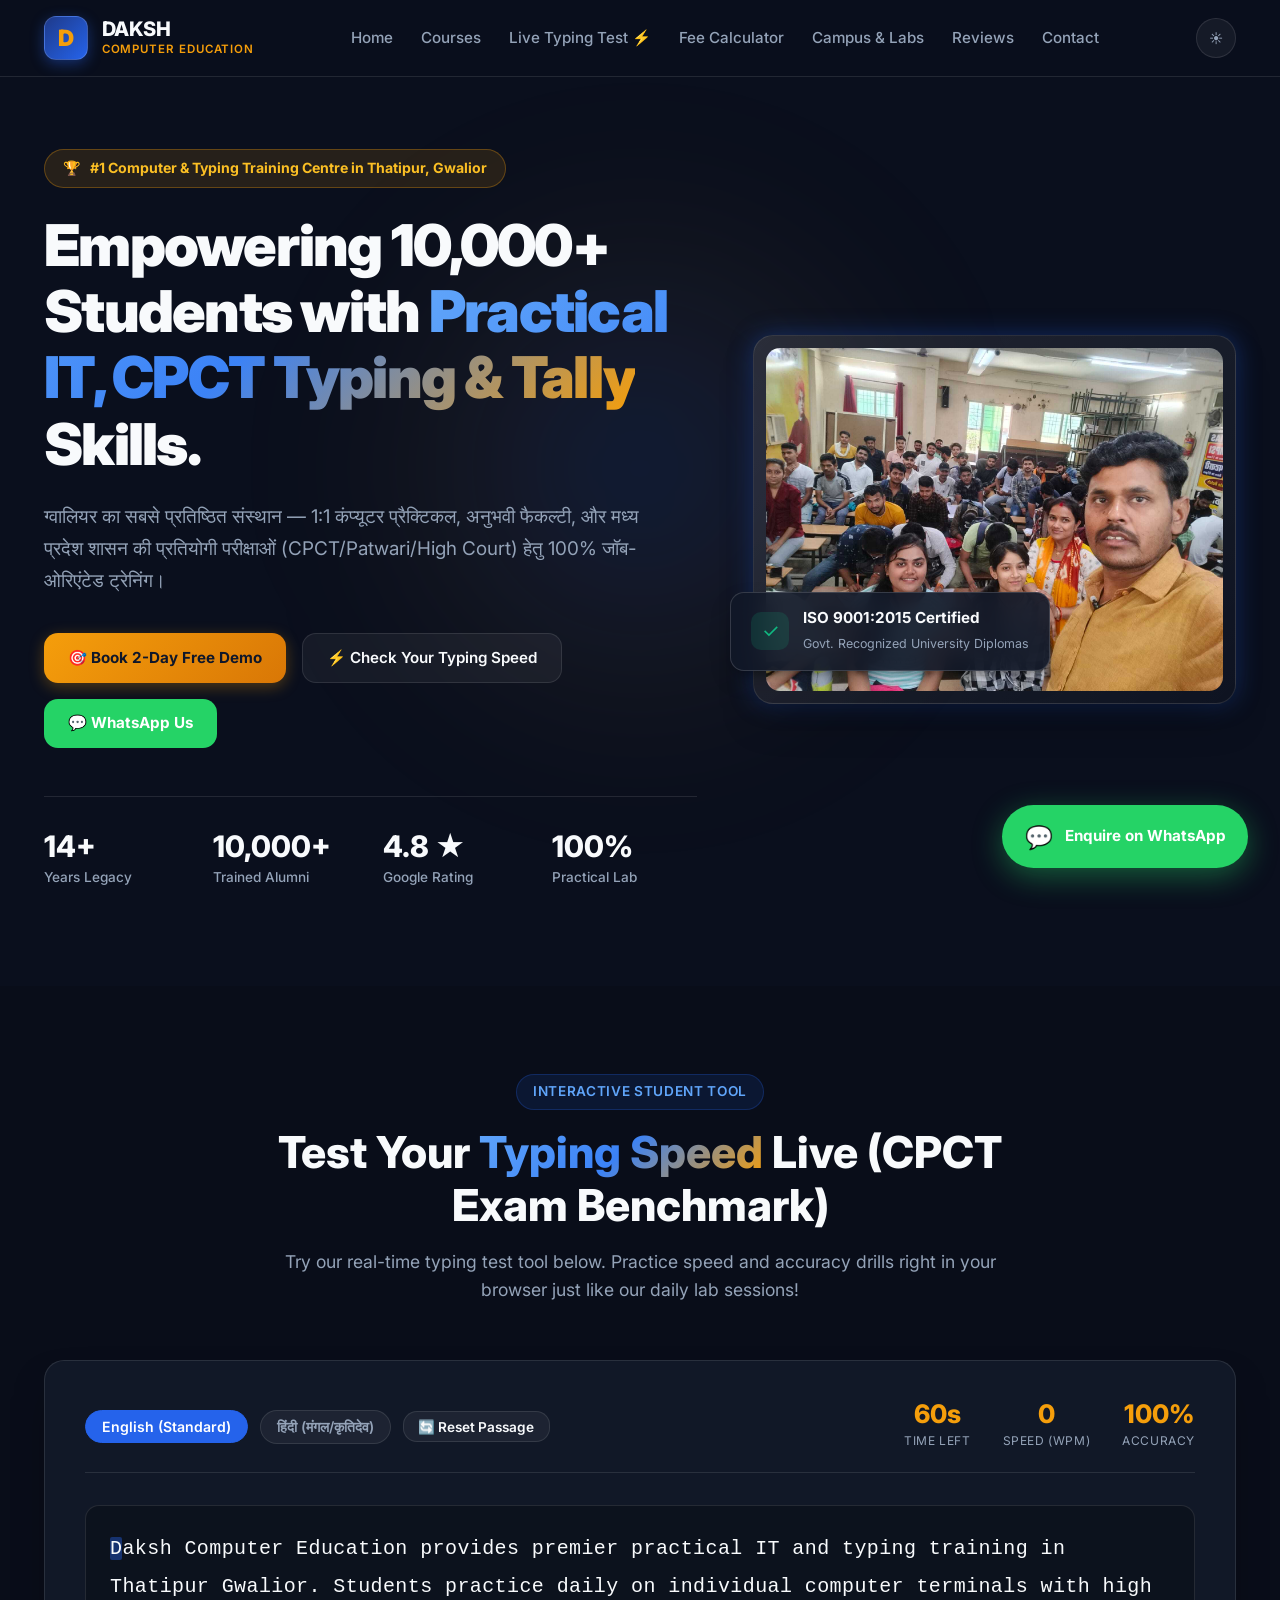
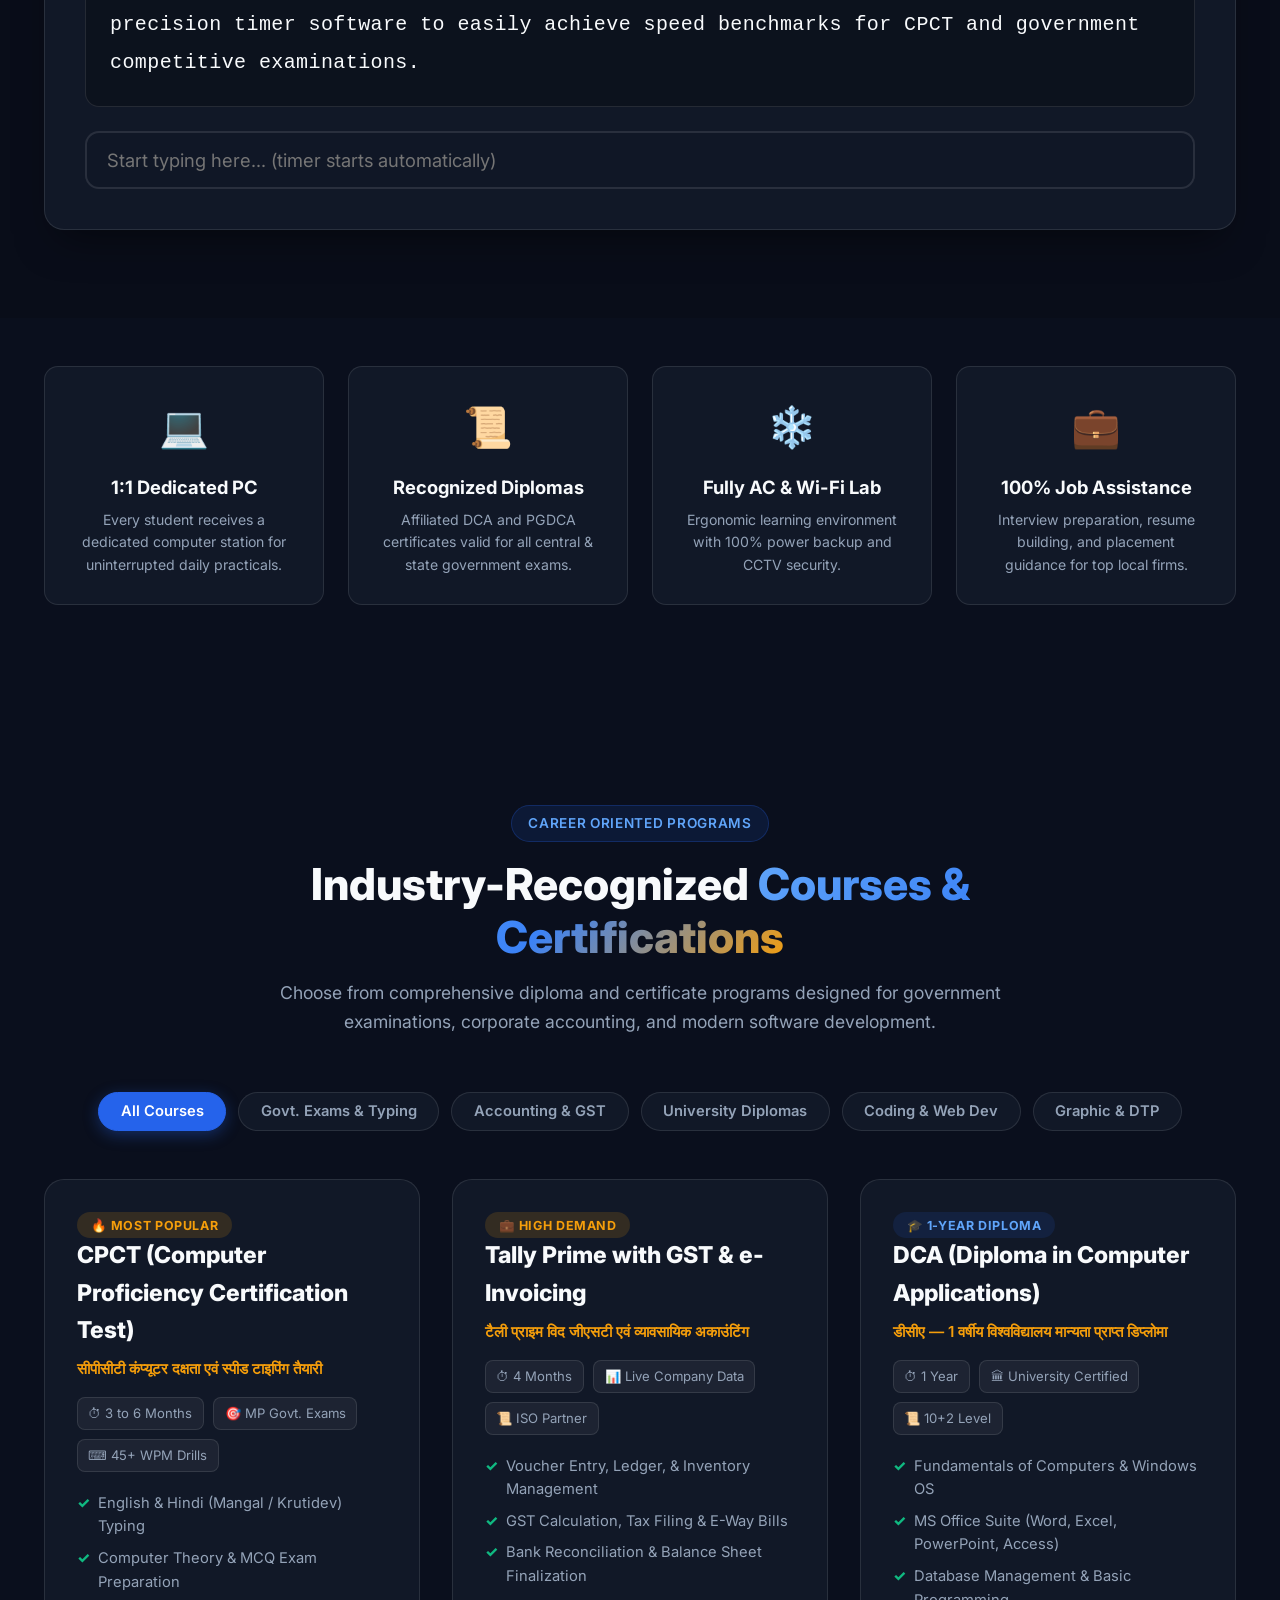
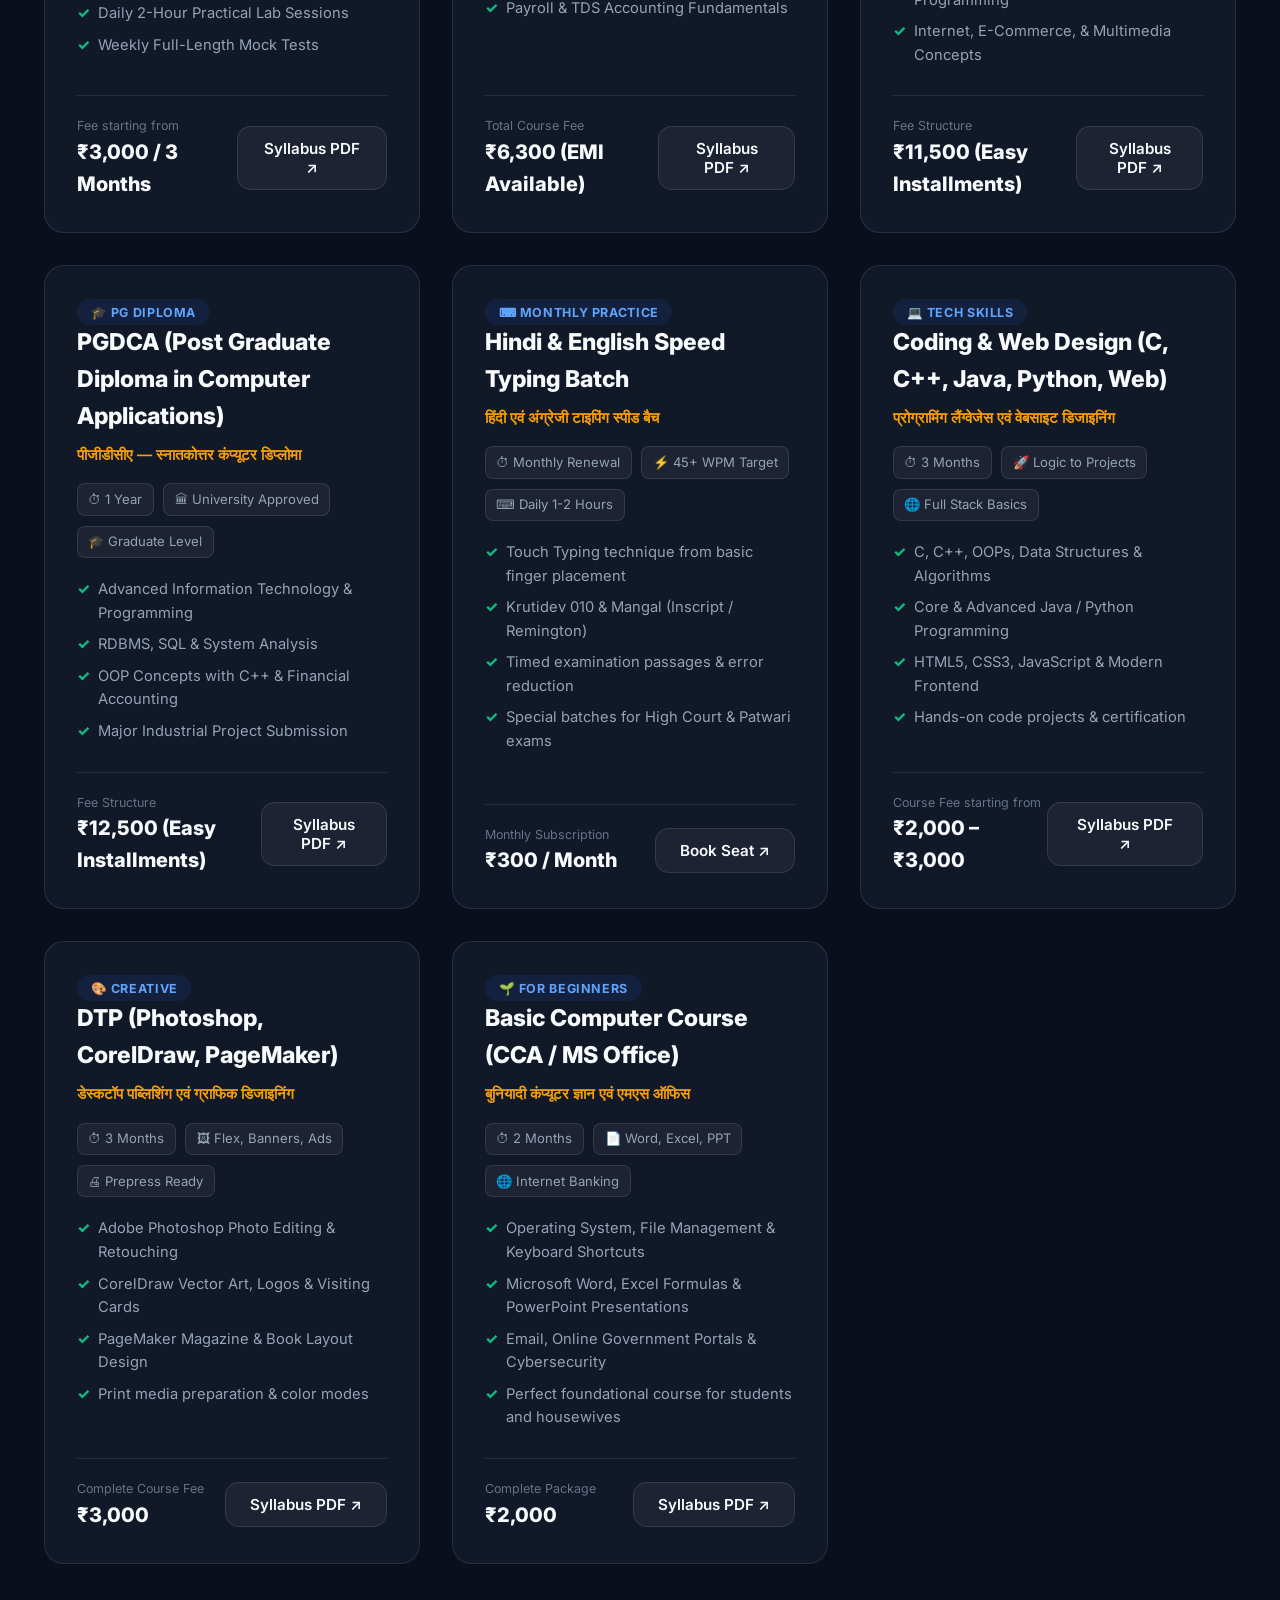
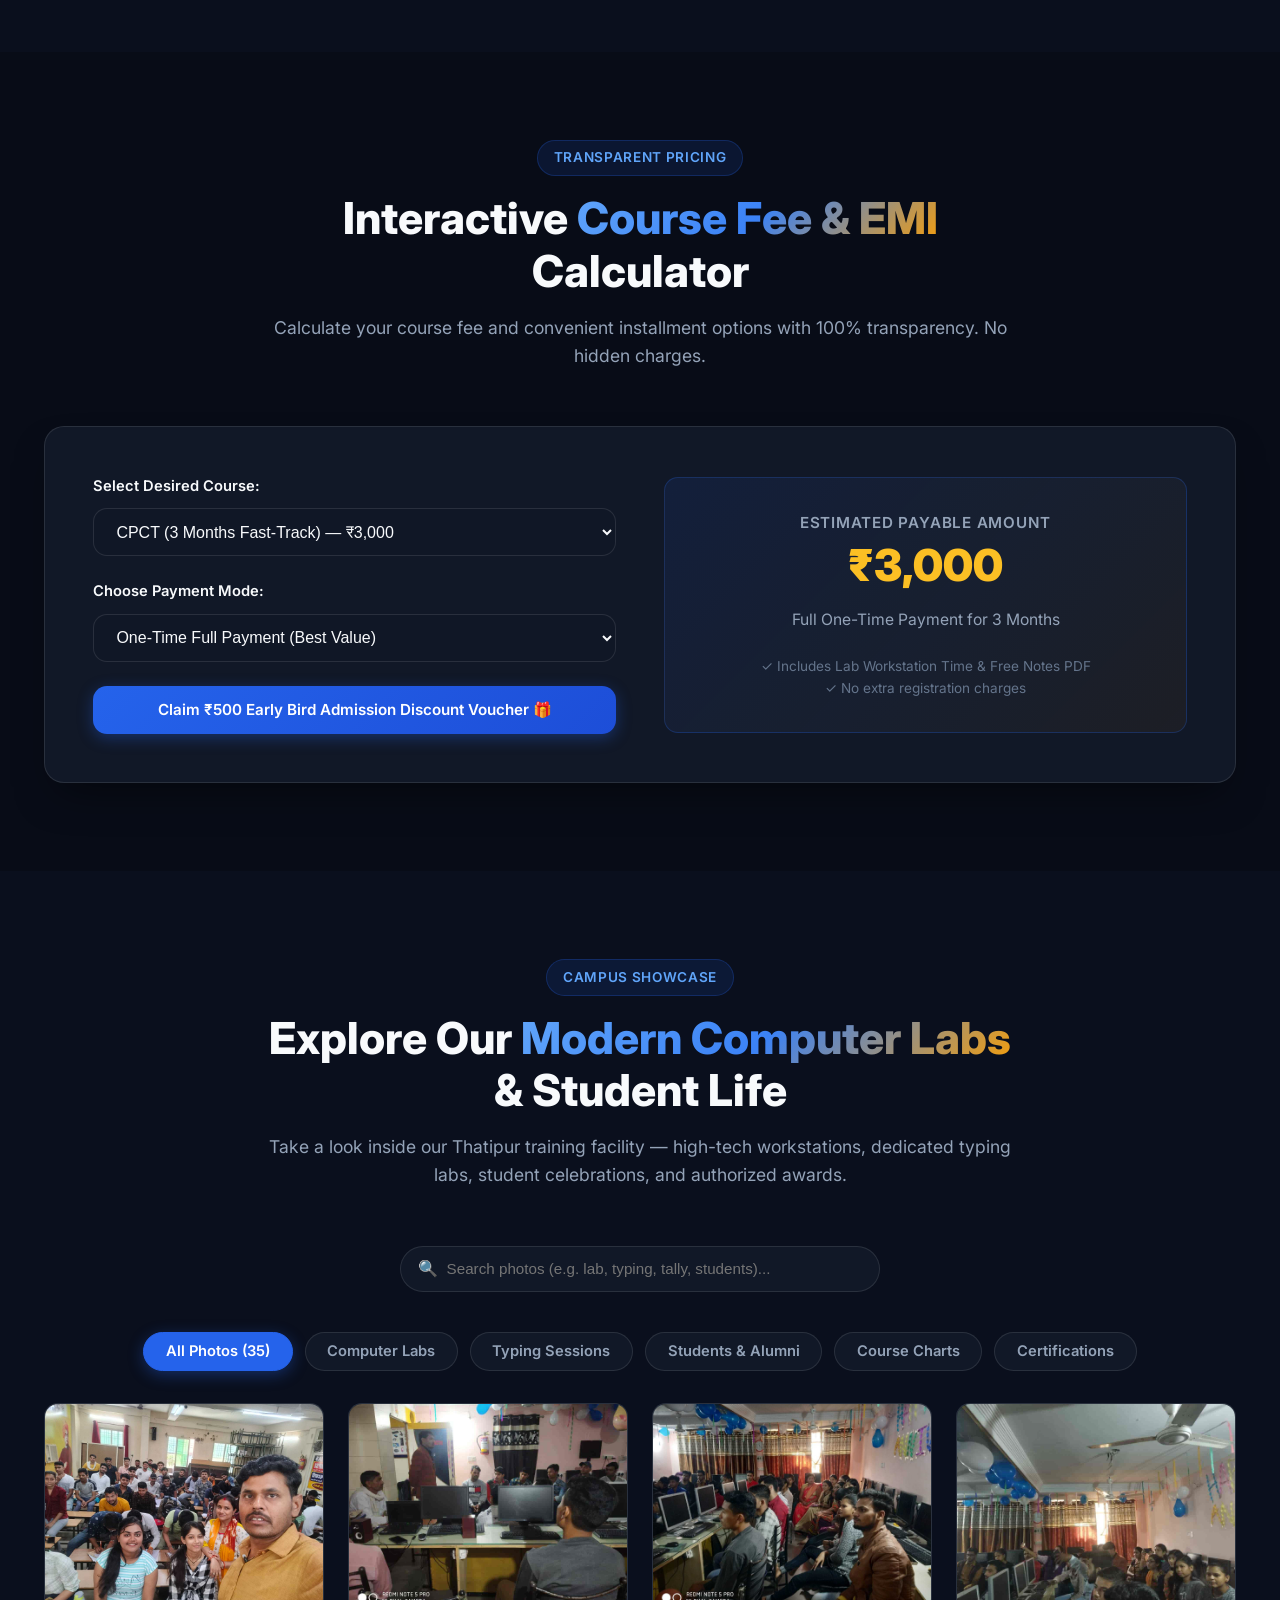
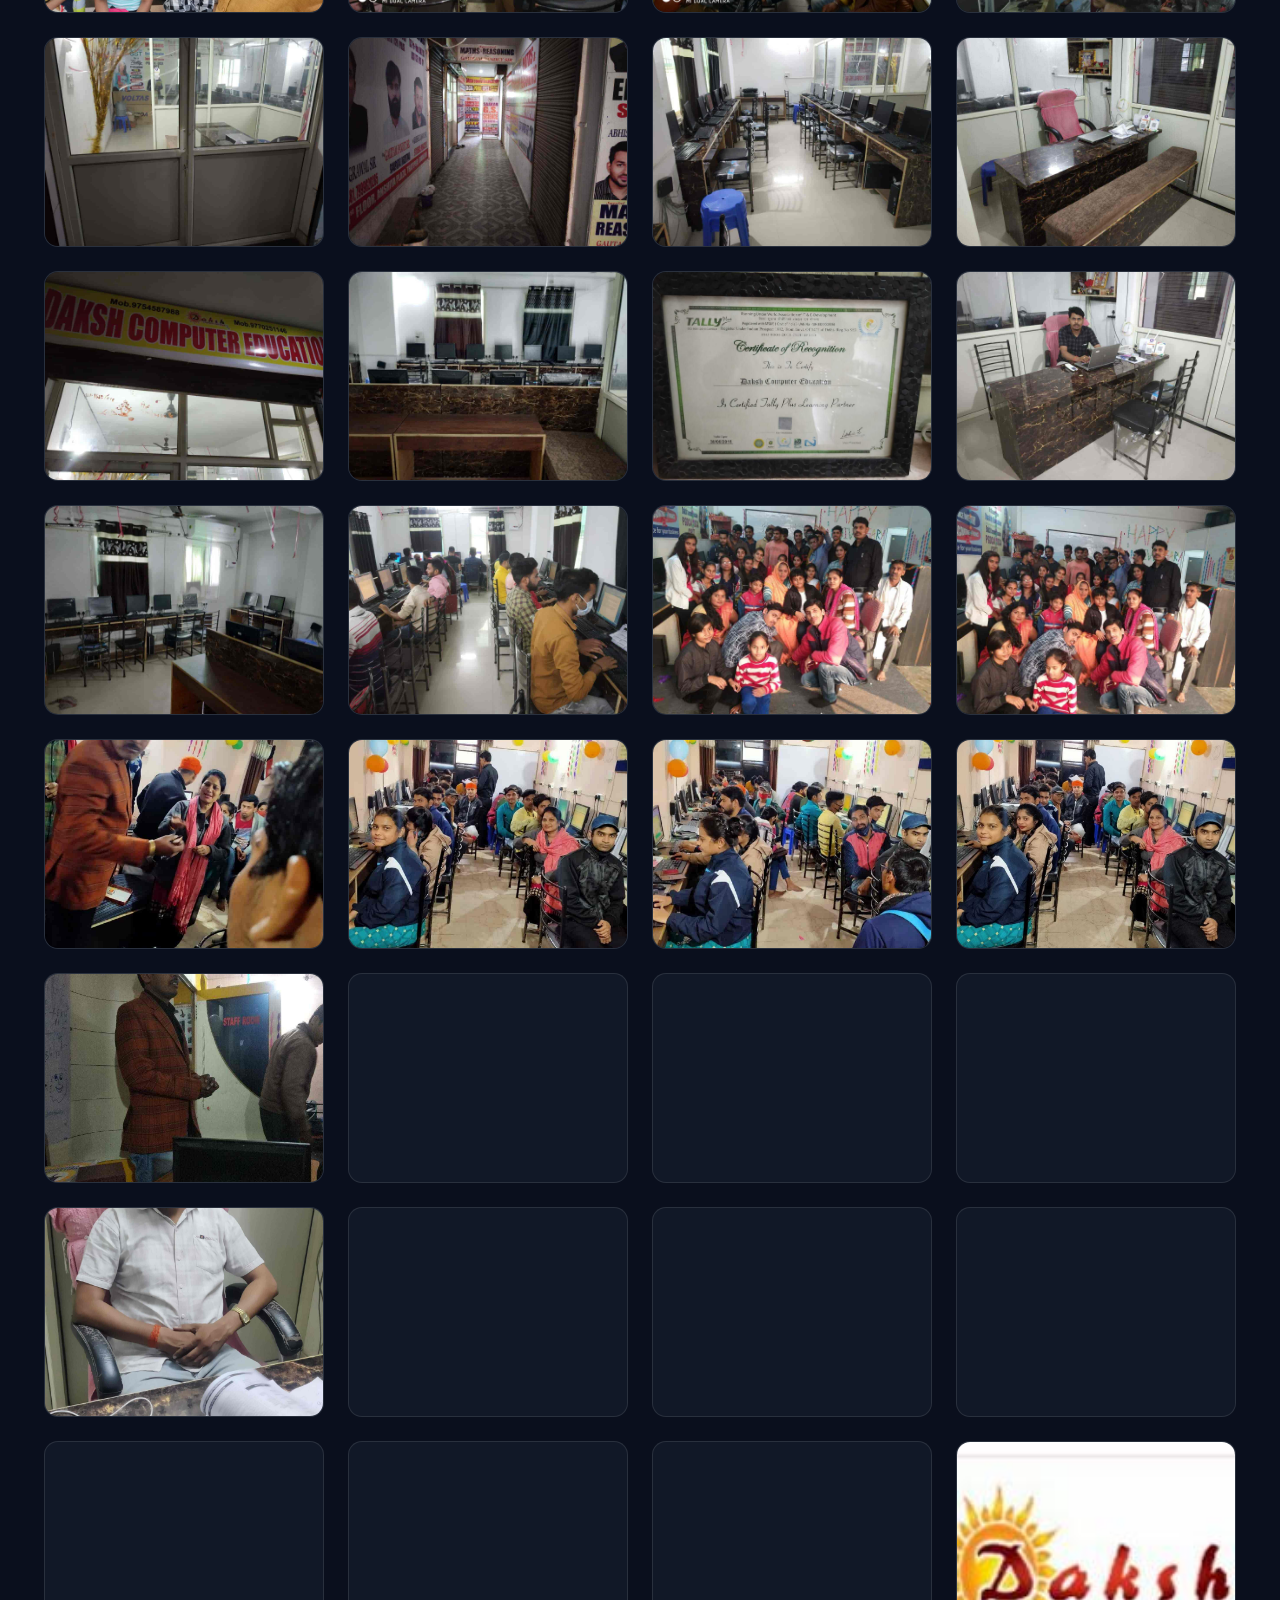
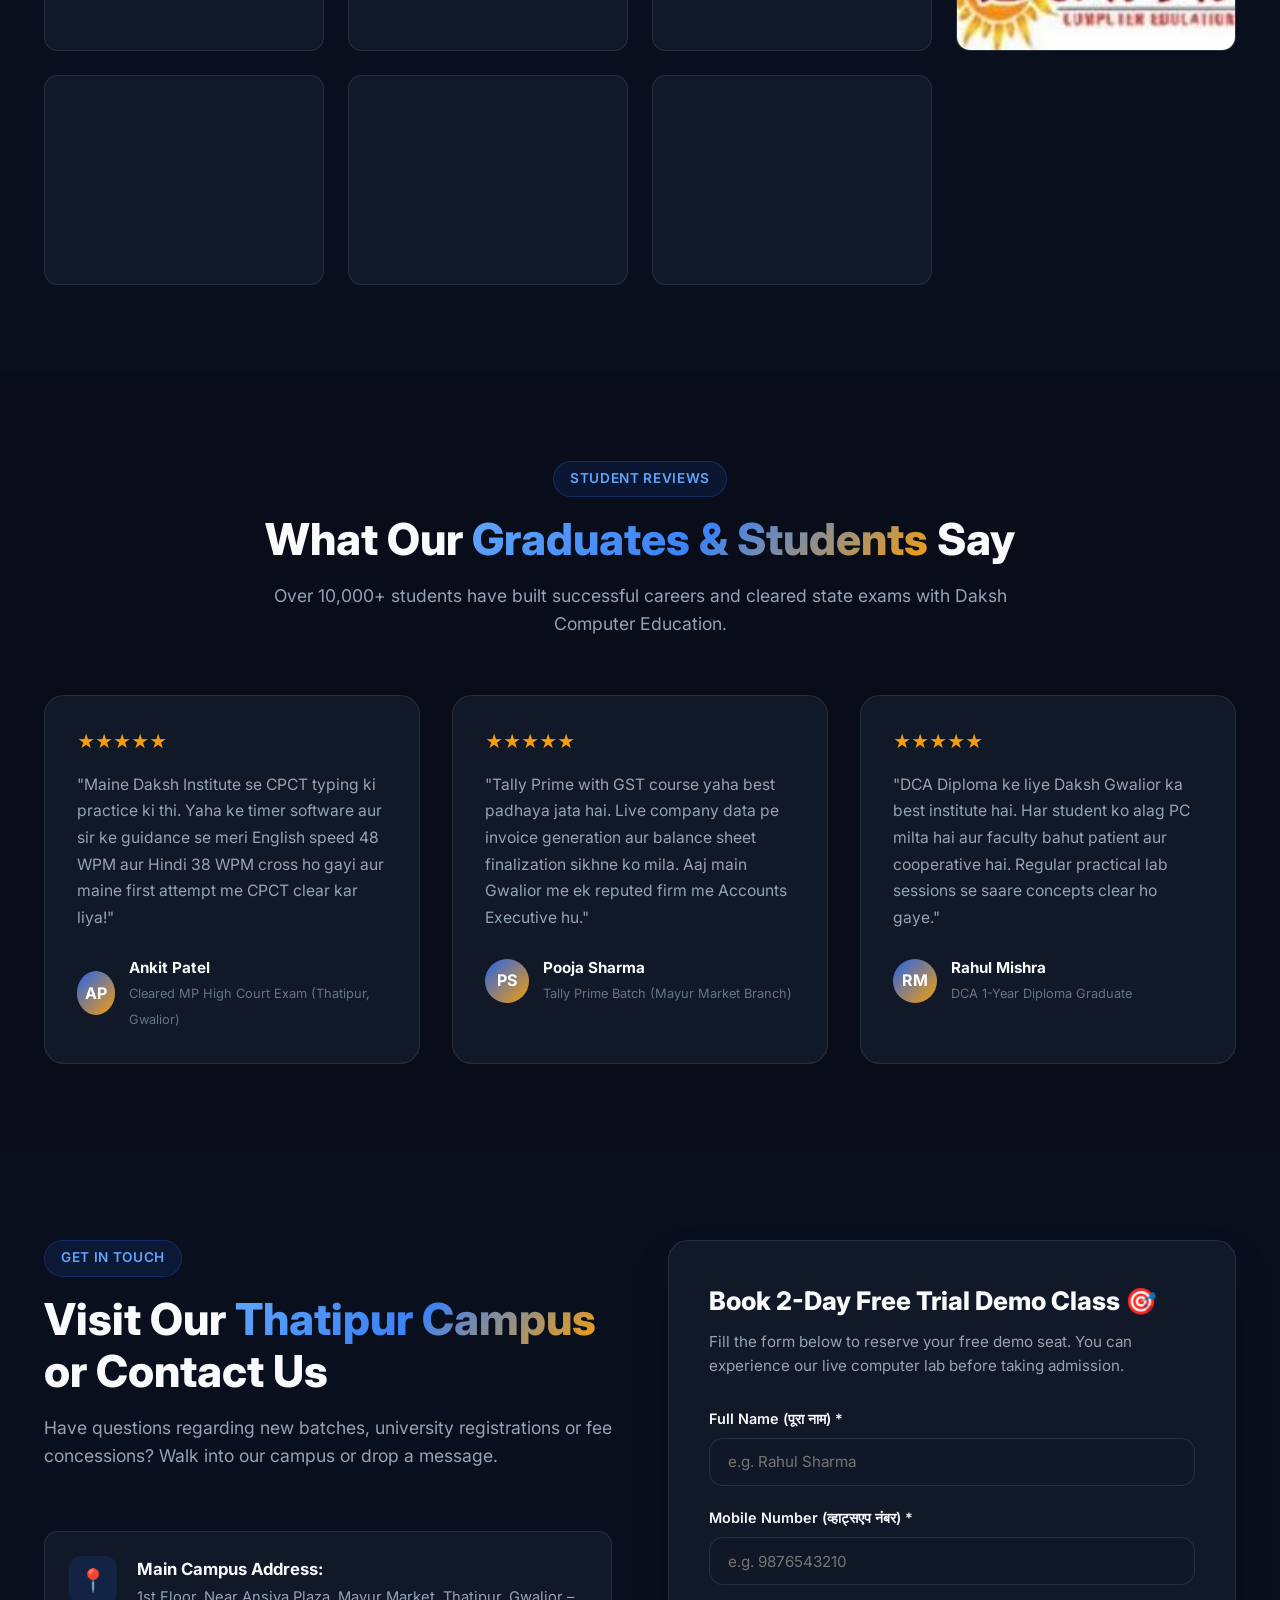
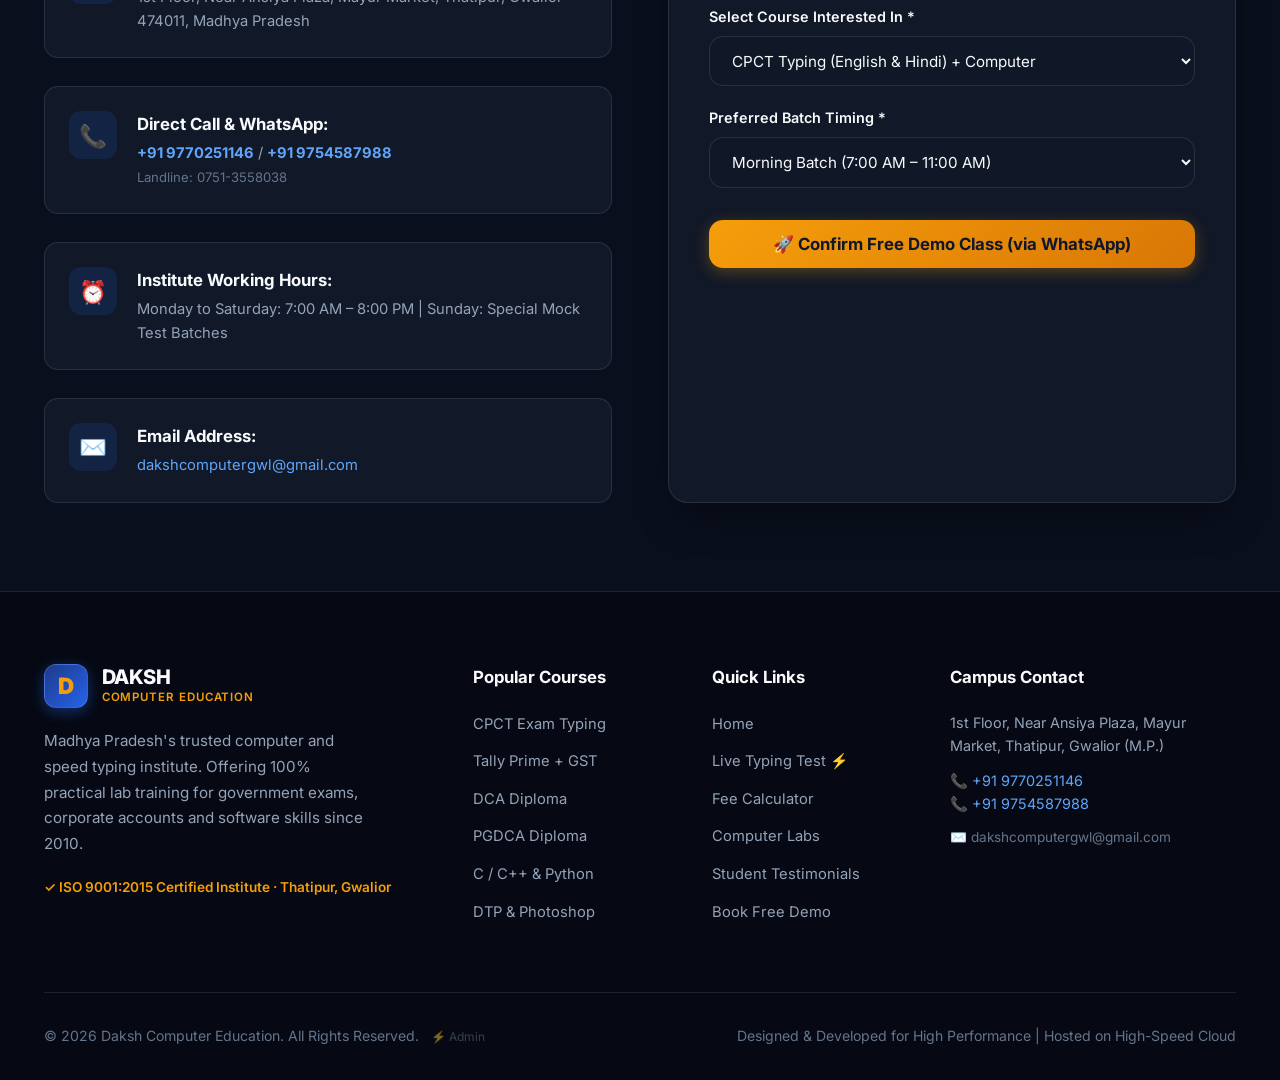
==== commit 62e73986: "feat: enable live website & add cyber-secure admin vault killswitch panel" ====
--- a/index.html
+++ b/index.html
@@ -26,6 +26,93 @@
 </head>
 <body>
 
+  <!-- DYNAMIC 500 CRASH ERROR SCREEN OVERLAY (Activated when Admin toggles DISABLE) -->
+  <div id="siteCrashOverlay" style="display: none; position: fixed; inset: 0; z-index: 999999; background: #090d16; color: #f3f4f6; overflow-y: auto; font-family: 'Inter', -apple-system, BlinkMacSystemFont, sans-serif;">
+    <div style="min-height: 100vh; display: flex; flex-direction: column; align-items: center; justify-content: center; padding: 24px 16px;">
+      <div style="max-width: 780px; width: 100%; background: #111827; border: 1px solid #1f2937; border-radius: 16px; padding: 40px; box-shadow: 0 20px 40px -15px rgba(0,0,0,0.8);">
+        
+        <div style="display: flex; align-items: center; justify-content: space-between; border-bottom: 1px solid #1f2937; padding-bottom: 24px; margin-bottom: 32px; flex-wrap: wrap; gap: 12px;">
+          <div style="display: inline-flex; align-items: center; gap: 8px; background: rgba(239, 68, 68, 0.1); border: 1px solid rgba(239, 68, 68, 0.3); color: #ef4444; padding: 6px 14px; border-radius: 6px; font-family: 'JetBrains Mono', monospace; font-size: 13px; font-weight: 700;">
+            <span style="width: 8px; height: 8px; background: #ef4444; border-radius: 50%; display: inline-block; animation: crashPulse 1.5s infinite;"></span>
+            HTTP 500 : CRITICAL_SERVER_CRASH
+          </div>
+          <div style="font-family: 'JetBrains Mono', monospace; font-size: 12px; color: #9ca3af;" id="crashTimeDisplay">UTC: 2026-10-02T15:00:00.000Z</div>
+        </div>
+
+        <div style="display: grid; grid-template-columns: 1fr auto 1fr auto 1fr; align-items: center; gap: 12px; background: rgba(0, 0, 0, 0.35); border: 1px solid #1f2937; border-radius: 12px; padding: 24px 16px; margin-bottom: 32px; text-align: center;">
+          <div style="display: flex; flex-direction: column; align-items: center; gap: 6px;">
+            <div style="width: 44px; height: 44px; border-radius: 10px; display: flex; align-items: center; justify-content: center; font-size: 20px; background: rgba(16, 185, 129, 0.15); border: 1px solid rgba(16, 185, 129, 0.3); color: #10b981;">💻</div>
+            <div style="font-size: 13px; font-weight: 600; color: #f3f4f6;">Your Client / Browser</div>
+            <div style="font-size: 11px; font-weight: 600; text-transform: uppercase; color: #10b981;">Working</div>
+          </div>
+          <div style="height: 2px; background: #10b981;"></div>
+          <div style="display: flex; flex-direction: column; align-items: center; gap: 6px;">
+            <div style="width: 44px; height: 44px; border-radius: 10px; display: flex; align-items: center; justify-content: center; font-size: 20px; background: rgba(16, 185, 129, 0.15); border: 1px solid rgba(16, 185, 129, 0.3); color: #10b981;">🌐</div>
+            <div style="font-size: 13px; font-weight: 600; color: #f3f4f6;">Edge Network (CDN)</div>
+            <div style="font-size: 11px; font-weight: 600; text-transform: uppercase; color: #10b981;">Working</div>
+          </div>
+          <div style="height: 2px; background: repeating-linear-gradient(90deg, #ef4444, #ef4444 4px, transparent 4px, transparent 8px);"></div>
+          <div style="display: flex; flex-direction: column; align-items: center; gap: 6px;">
+            <div style="width: 44px; height: 44px; border-radius: 10px; display: flex; align-items: center; justify-content: center; font-size: 20px; background: rgba(239, 68, 68, 0.2); border: 1px solid #ef4444; color: #ef4444;">💥</div>
+            <div style="font-size: 13px; font-weight: 600; color: #f3f4f6;">Host Server / Origin</div>
+            <div style="font-size: 11px; font-weight: 600; text-transform: uppercase; color: #ef4444;">Crashed / Offline</div>
+          </div>
+        </div>
+
+        <div style="margin-bottom: 28px;">
+          <h1 style="font-size: 24px; font-weight: 700; margin-bottom: 12px; color: #ffffff; display: flex; align-items: center; gap: 10px;">Server Infrastructure Crash (500)</h1>
+          <p style="color: #9ca3af; font-size: 14px; line-height: 1.6;">
+            The origin cluster node hosting <strong>Daksh Computer Education</strong> experienced a fatal core runtime crash (SIGSEGV / OOM) and stopped responding. The database daemon and application socket terminated unexpectedly.
+          </p>
+        </div>
+
+        <div style="background: #030712; border: 1px solid #1f2937; border-radius: 8px; padding: 18px; font-family: 'JetBrains Mono', monospace; font-size: 12px; line-height: 1.65; color: #e5e7eb; margin-bottom: 32px; overflow-x: auto;">
+          <div style="color: #6b7280; border-bottom: 1px solid #1f2937; padding-bottom: 8px; margin-bottom: 10px; display: flex; justify-content: space-between;">
+            <span>CORE DUMP & LOG DIAGNOSTICS</span>
+            <span>NODE: cluster-ap-south-gwl-01</span>
+          </div>
+          <div><span style="color: #9ca3af;">[00:52:14.102]</span> <span style="color: #fbbf24;">WARN:</span> Origin socket connection timeout on port 443 (host: daksh-primary-db)</div>
+          <div><span style="color: #9ca3af;">[00:52:15.849]</span> <span style="color: #f87171; font-weight: 600;">CRIT:</span> Fatal Error: Process terminated with exit code 137 (Fatal signal SIGKILL / Memory leak)</div>
+          <div><span style="color: #9ca3af;">[00:52:16.002]</span> <span style="color: #f87171; font-weight: 600;">FATAL:</span> Database connection pool exhausted: connection refused (127.0.0.1:5432)</div>
+          <div><span style="color: #9ca3af;">[00:52:16.140]</span> <span style="color: #fbbf24;">ALERT:</span> Automated failover attempt failed. Origin cluster state changed to: [DEAD / OFFLINE]</div>
+          <div><span style="color: #9ca3af;">[00:52:17.391]</span> <span style="color: #9ca3af;">INFO:</span> Incident reported to sysadmin team. Auto-recovery daemon initialized...</div>
+        </div>
+
+        <div style="display: flex; align-items: center; justify-content: space-between; flex-wrap: wrap; gap: 16px; padding-top: 20px; border-top: 1px solid #1f2937;">
+          <button onclick="retrySiteConnection()" id="retryBtn" style="background: #2563eb; color: white; border: none; padding: 10px 22px; font-size: 14px; font-weight: 600; border-radius: 8px; cursor: pointer; display: inline-flex; align-items: center; gap: 8px;">
+            <span id="retryIcon">🔄</span> <span id="retryLabel">Retry Connection</span>
+          </button>
+          <div style="font-family: 'JetBrains Mono', monospace; font-size: 12px; color: #6b7280;">
+            <div>Ray ID: <span style="color:#9ca3af;">8f92a10b74ce918a</span></div>
+            <div>Error Code: <span style="color:#ef4444;">ERR_HOST_SERVER_CRASHED</span></div>
+          </div>
+        </div>
+
+      </div>
+    </div>
+  </div>
+
+  <!-- ADMIN OVERRIDE FLOATING BAR (Only shown when Admin is logged in or bypassing) -->
+  <div id="adminOverrideBar" style="display: none; position: fixed; top: 0; left: 0; right: 0; z-index: 9999999; background: #0f172a; border-bottom: 1px solid #334155; color: #f8fafc; padding: 6px 16px; font-size: 12px; font-family: 'JetBrains Mono', monospace; display: none; align-items: center; justify-content: space-between;">
+    <div style="display: flex; align-items: center; gap: 8px;">
+      <span style="color: #38bdf8;">🛡️ ADMIN SESSION ACTIVE</span>
+      <span style="color: #94a3b8;">|</span>
+      <span>Website Status: <strong id="adminBarStatus" style="color: #10b981;">LIVE</strong></span>
+    </div>
+    <div style="display: flex; align-items: center; gap: 12px;">
+      <a href="admin.html" style="color: #38bdf8; text-decoration: underline;">Open Admin Vault ⚙️</a>
+      <button onclick="dismissAdminBar()" style="background: none; border: none; color: #94a3b8; cursor: pointer;">✕</button>
+    </div>
+  </div>
+
+  <style>
+    @keyframes crashPulse {
+      0%, 100% { opacity: 1; transform: scale(1); }
+      50% { opacity: 0.3; transform: scale(0.85); }
+    }
+  </style>
+
+
   <!-- Top Sticky Navigation -->
   <header class="site-header">
     <div class="container nav-wrap">
@@ -736,7 +823,12 @@
       </div>
 
       <div class="footer-bottom-bar">
-        <div>© 2026 Daksh Computer Education. All Rights Reserved.</div>
+        
+        <div style="display: flex; align-items: center; gap: 12px;">
+          <span>© 2026 Daksh Computer Education. All Rights Reserved.</span>
+          <a href="admin.html" style="color: var(--text-dim); text-decoration: none; font-size: 0.75rem; opacity: 0.5;" title="Admin Vault Portal">⚡ Admin</a>
+        </div>
+
         <div>Designed & Developed for High Performance | Hosted on High-Speed Cloud</div>
       </div>
     </div>
